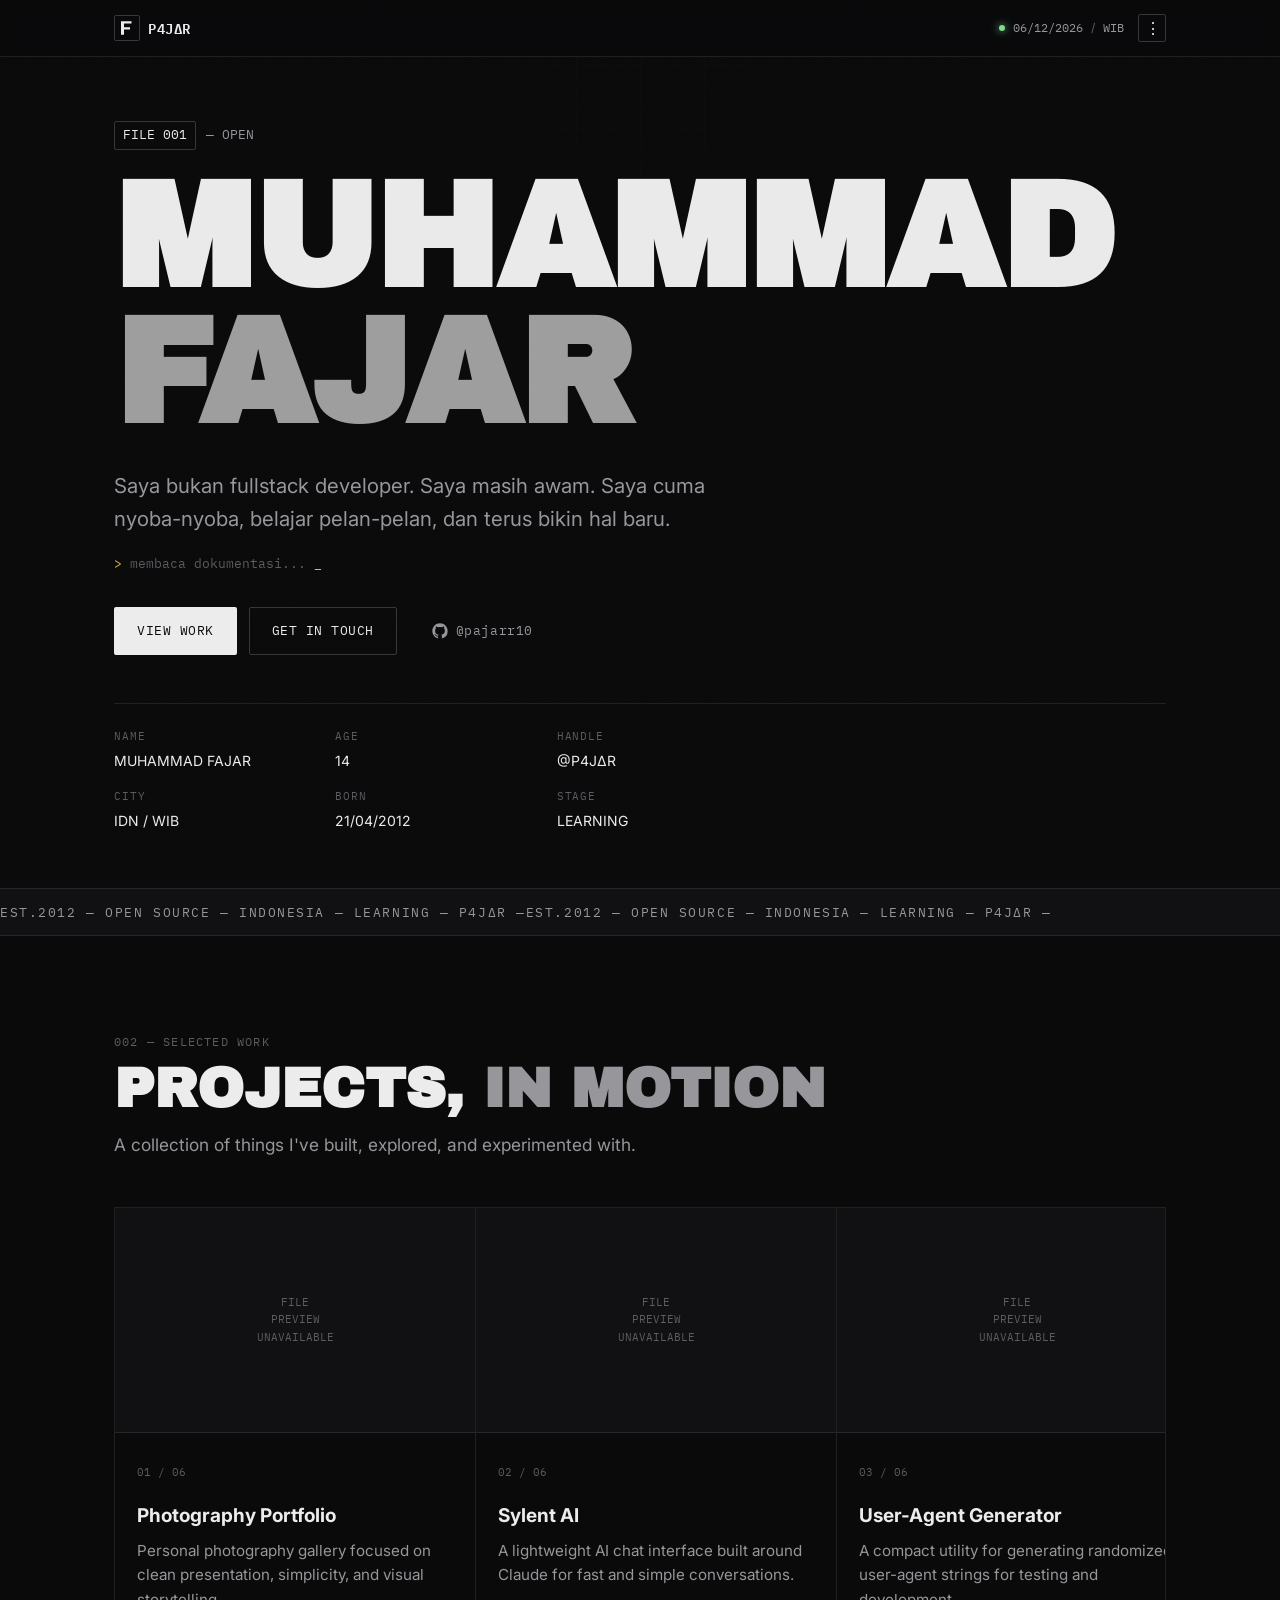
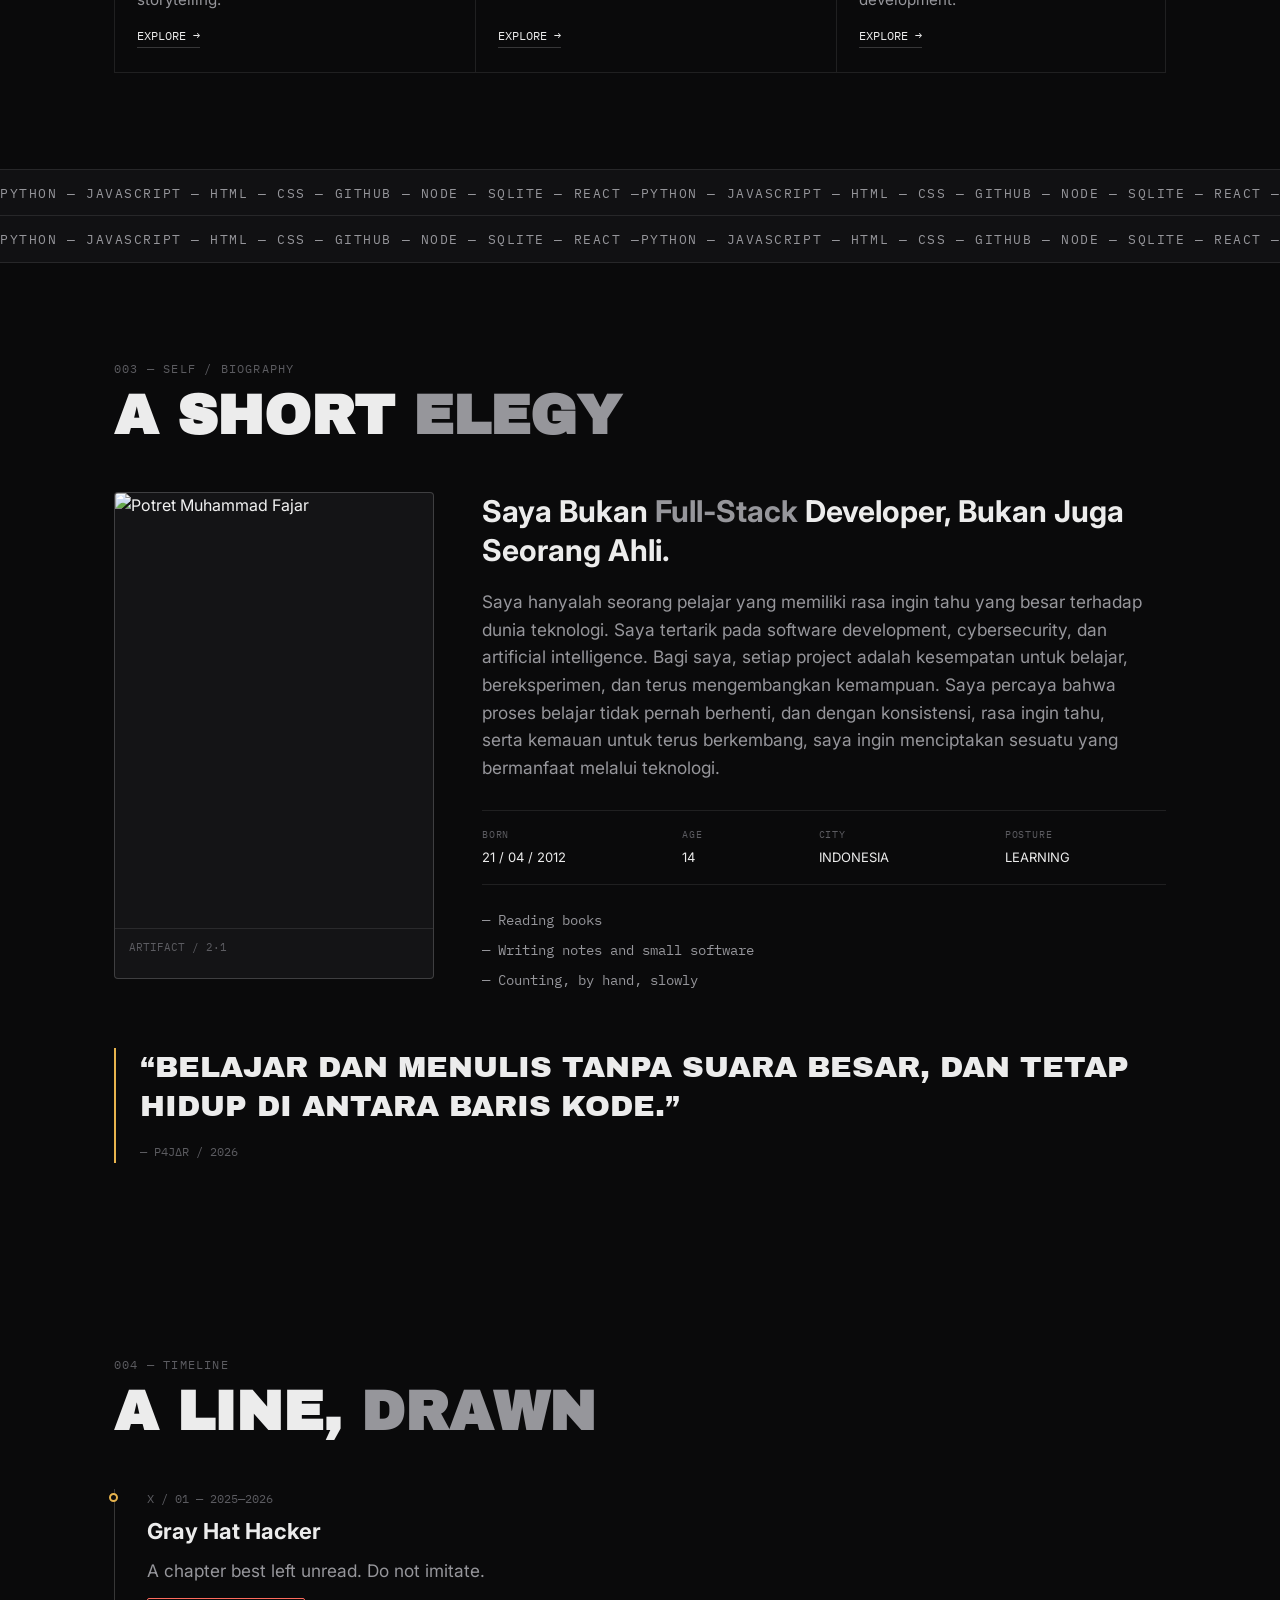
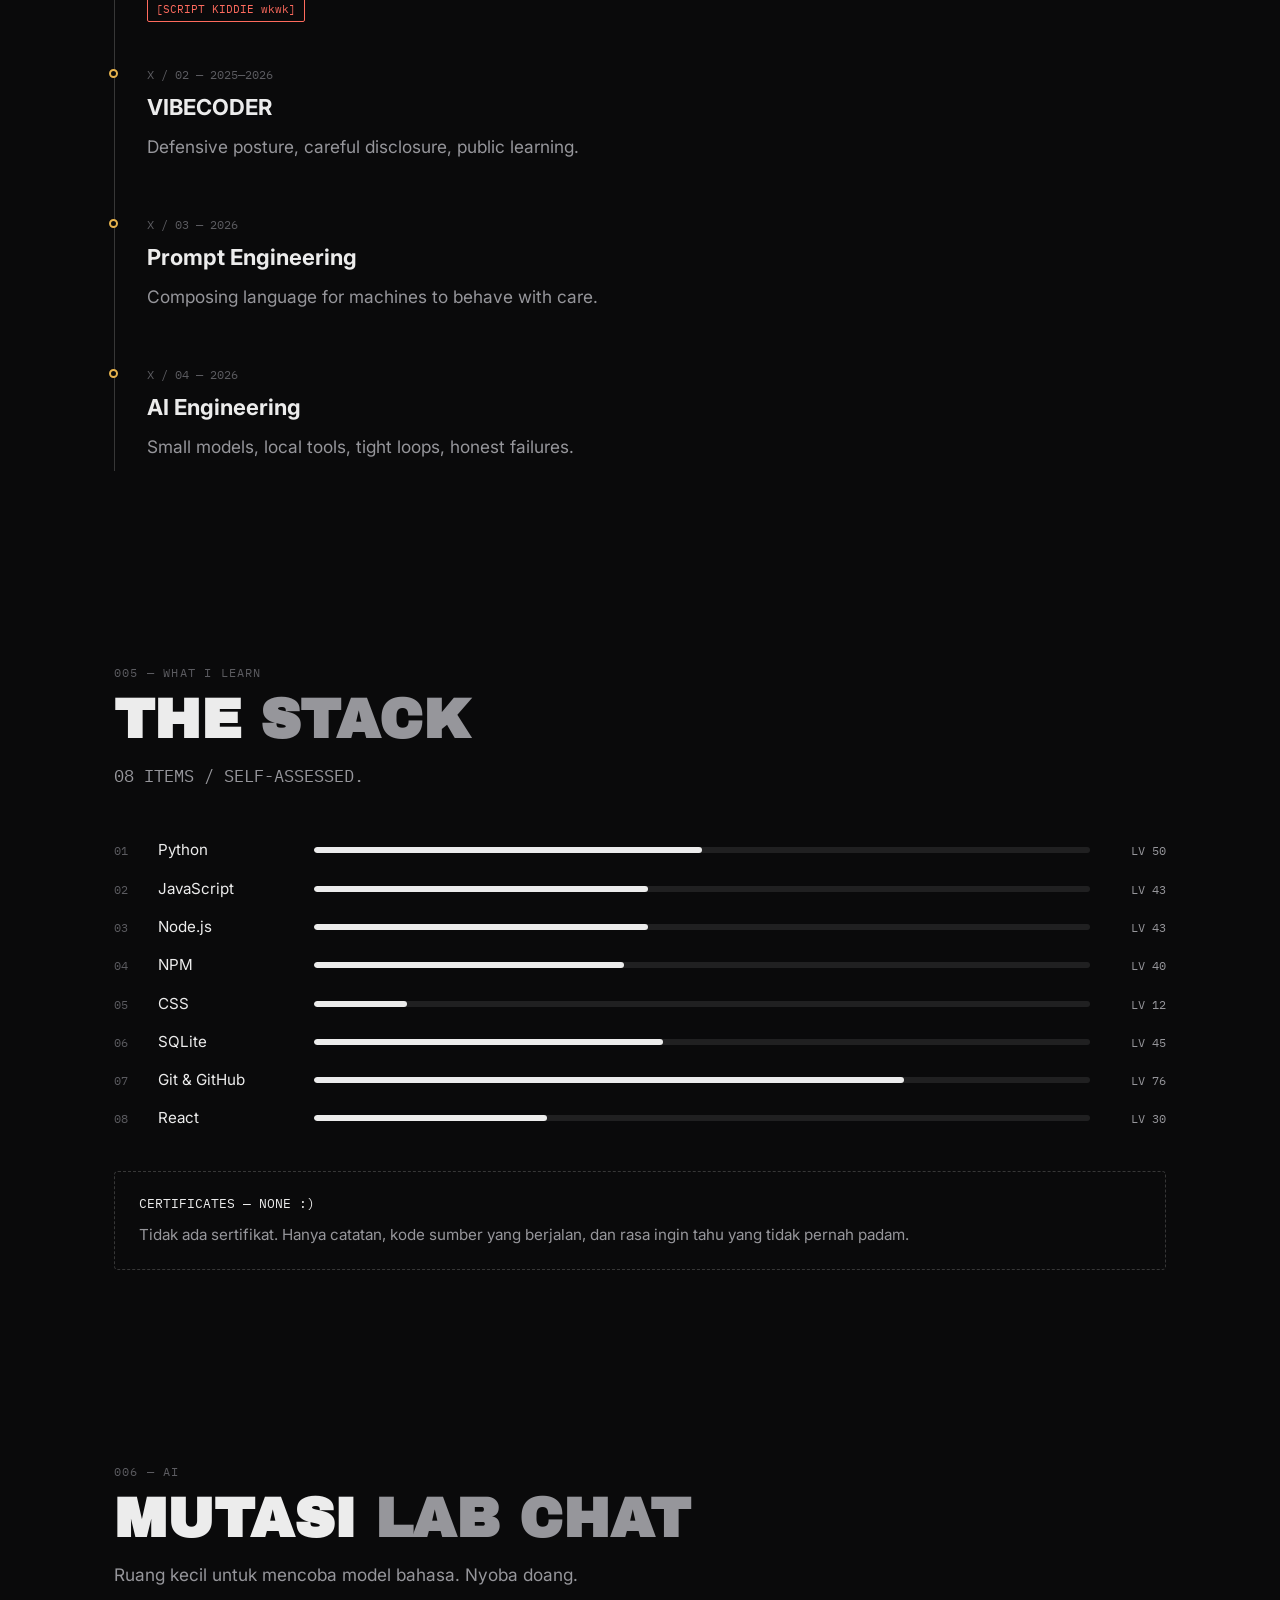
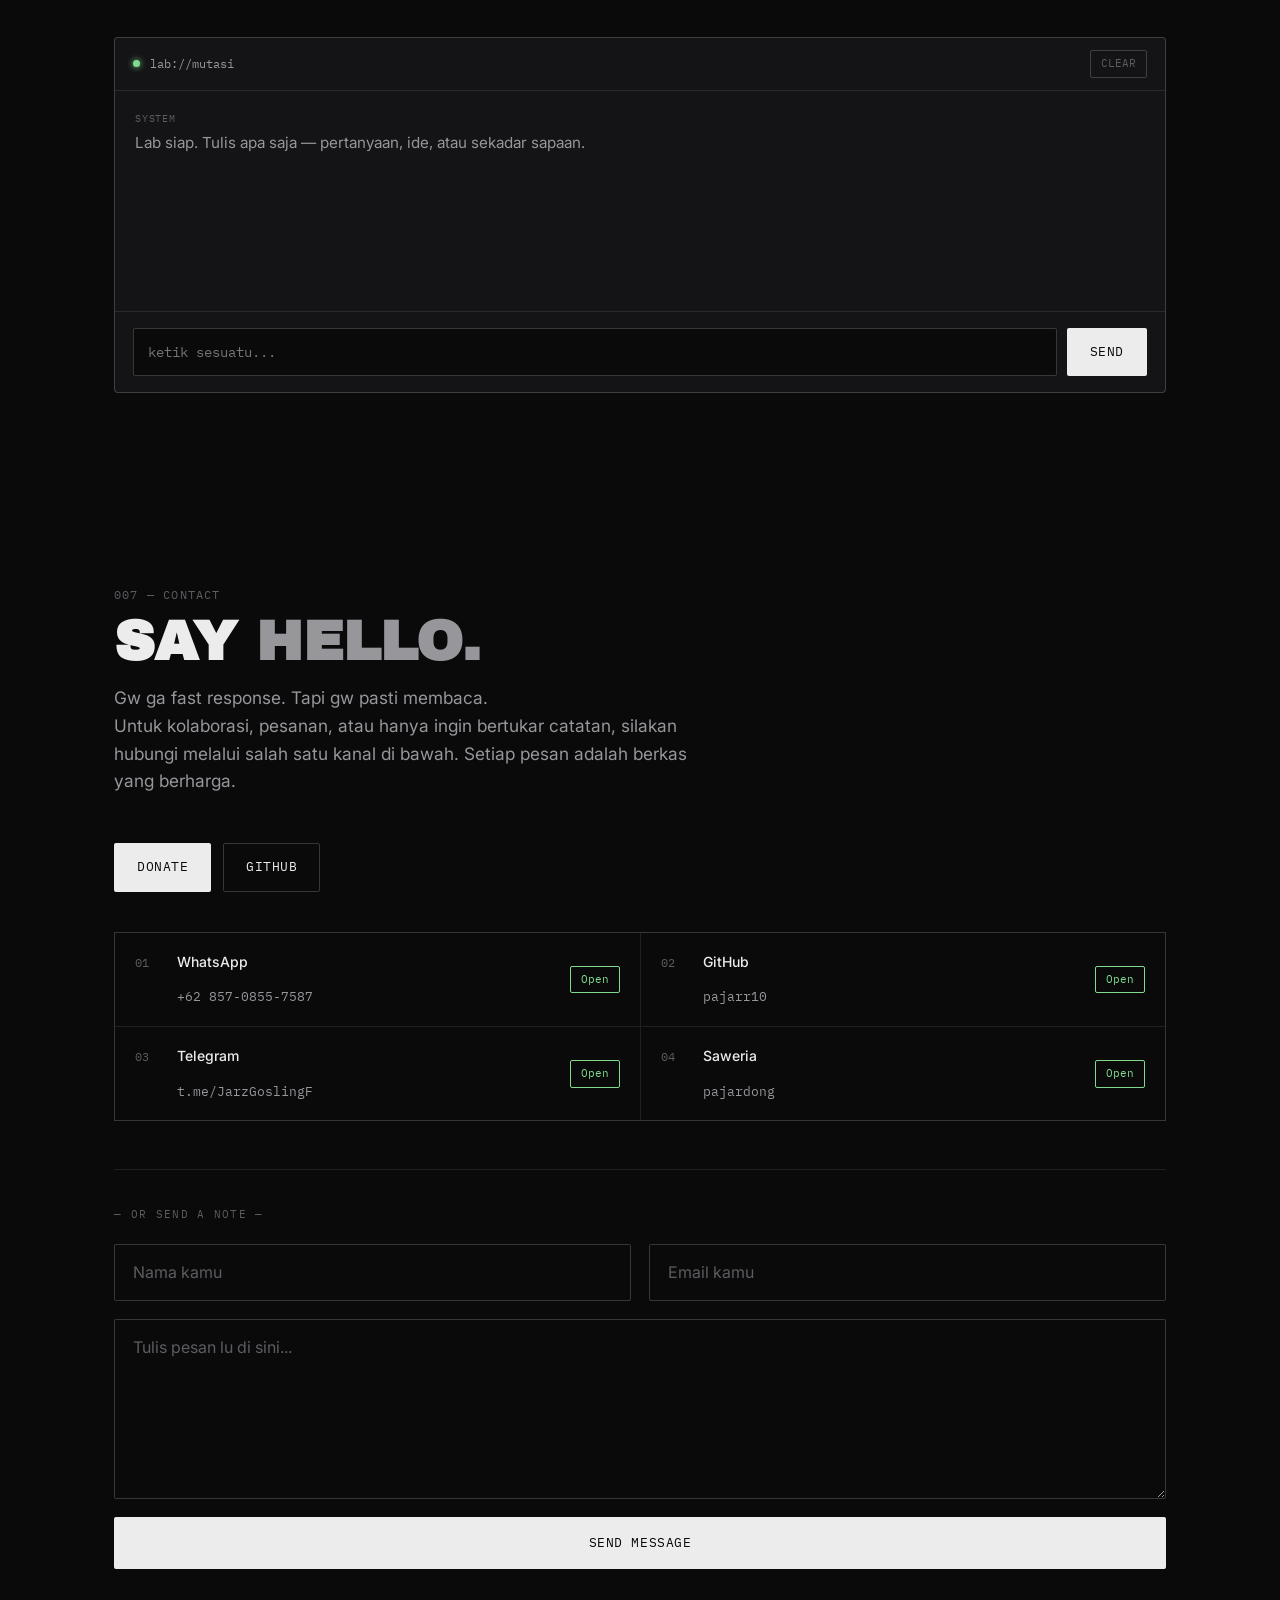
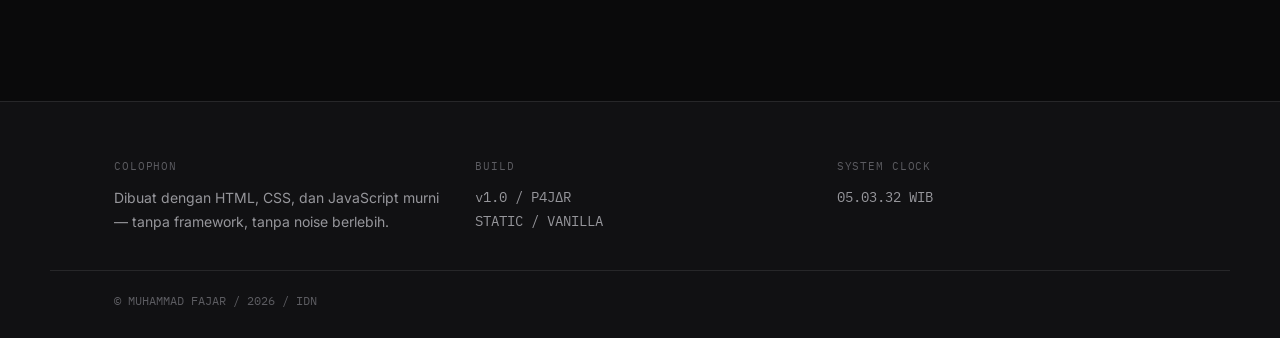
==== index.html @ d7e1e763 "Update index.html" ====
<!DOCTYPE html>
<html lang="id">
<head>
<meta charset="UTF-8">
<meta name="viewport" content="width=device-width, initial-scale=1.0">
<title>P4J∆R — Muhammad Fajar / File Pribadi</title>
<meta name="description" content="Portofolio pribadi Muhammad Fajar (P4J∆R) pelajar yang belajar software development, cybersecurity, dan AI engineering. Arsip proyek, catatan, dan eksperimen.">
<meta name="theme-color" content="#0a0a0b">
<link rel="canonical" href="https://pajar.biz.id/">

<meta property="og:type" content="profile">
<meta property="og:title" content="P4J∆R — Muhammad Fajar">
<meta property="og:description" content="Pelajar. Belajar software development, cybersecurity, dan AI engineering pelan-pelan.">
<meta property="og:url" content="https://pajar.biz.id/">
<meta property="og:locale" content="id_ID">

<meta name="twitter:card" content="summary">
<meta name="twitter:title" content="P4J∆R — Muhammad Fajar">
<meta name="twitter:description" content="Pelajar. Belajar software development, cybersecurity, dan AI engineering pelan-pelan.">

<link rel="icon" href="favicon.svg" type="image/svg+xml">
<link rel="icon" href="favicon.ico" sizes="any">
<link rel="manifest" href="site.webmanifest">

<link rel="preconnect" href="https://fonts.googleapis.com">
<link rel="preconnect" href="https://fonts.gstatic.com" crossorigin>
<link href="https://fonts.googleapis.com/css2?family=Archivo+Black&family=IBM+Plex+Mono:wght@400;500;600&family=Inter:wght@400;500;600;700&display=swap" rel="stylesheet">

<link rel="stylesheet" href="css/base.css">
<link rel="stylesheet" href="css/loader.css">
<link rel="stylesheet" href="css/header.css">
<link rel="stylesheet" href="css/hero.css">
<link rel="stylesheet" href="css/marquee.css">
<link rel="stylesheet" href="css/sections.css">
<link rel="stylesheet" href="css/projects.css">
<link rel="stylesheet" href="css/bio.css">
<link rel="stylesheet" href="css/timeline.css">
<link rel="stylesheet" href="css/stack.css">
<link rel="stylesheet" href="css/lab.css">
<link rel="stylesheet" href="css/contact.css">
<link rel="stylesheet" href="css/footer.css">
<link rel="stylesheet" href="css/animations.css">
<link rel="stylesheet" href="css/responsive.css">
</head>
<body class="is-loading">

<div id="loader" aria-hidden="true">
  <div class="loader-mark mono">F</div>
  <p class="loader-word">P4J∆R</p>
  <p class="loader-status mono" id="loader-status">WAIT GUYSS...</p>
  <div class="loader-bar"></div>
</div>

<div class="noise" aria-hidden="true"></div>
<div class="grid-overlay" aria-hidden="true"></div>

<a class="skip-link" href="#main">Langsung ke isi</a>

<header class="site-header">
  <div class="wrap header-row">
    <a href="#top" class="brand" aria-label="P4J∆R — beranda">
      <span class="brand-mark" aria-hidden="true">
        <svg viewBox="0 0 24 24" width="18" height="18" fill="none" xmlns="http://www.w3.org/2000/svg">
          <path d="M4 3H18V6H8V11H16V14H8V21H4V3Z" fill="currentColor"/>
        </svg>
      </span>
      <span class="brand-name">P4J∆R</span>
    </a>
    <div class="header-meta">
      <span class="dot" aria-hidden="true"></span>
      <time id="header-date" class="mono">--</time>
      <span class="meta-sep">/</span>
      <span class="mono">WIB</span>

      <div class="nav-menu">
        <button type="button" id="nav-toggle" class="nav-toggle" aria-haspopup="true" aria-expanded="false" aria-controls="nav-dropdown" aria-label="Buka menu navigasi">⋮</button>
        <nav id="nav-dropdown" class="nav-dropdown" hidden>
          <a href="#index" data-nav>INDEX</a>
          <a href="#my-work" data-nav>WORK / PROJECT</a>
          <a href="#about-me" data-nav>STORY</a>
          <a href="#my-timeline" data-nav>PATH</a>
          <a href="#stack" data-nav>STACK</a>
          <a href="#my-ai" data-nav>AI</a>
          <a href="#my-contact" data-nav>CONTACT</a>
        </nav>
      </div>
    </div>
  </div>
</header>

<main id="main">

  <!-- HERO -->
  <section class="hero" id="index">
    <div class="wrap">
      <p class="eyebrow mono"><span class="eyebrow-tag">FILE 001</span><span class="eyebrow-status">— OPEN</span></p>

      <h1 class="hero-title">
        <span class="line hero-title-a">MUHAMMAD</span>
        <span class="line hero-title-b">FAJAR</span>
      </h1>

      <p class="hero-lede">
        Saya bukan fullstack developer. Saya masih awam. Saya cuma nyoba-nyoba, belajar pelan-pelan, dan terus bikin hal baru.
      </p>

      <p class="current-line mono" aria-live="polite">
        <span class="current-line-caret" aria-hidden="true">&gt;</span>
        <span id="current-line-text">membaca dokumentasi...</span><span class="caret-blink" aria-hidden="true">_</span>
      </p>

      <div class="hero-actions">
        <a href="#my-work" class="btn btn-solid">VIEW WORK</a>
        <a href="#my-contact" class="btn btn-outline">GET IN TOUCH</a>
        <a href="https://github.com/pajarr10" class="btn btn-ghost" target="_blank" rel="noopener noreferrer">
          <svg width="16" height="16" viewBox="0 0 24 24" fill="currentColor" aria-hidden="true"><path d="M12 .5C5.65.5.5 5.65.5 12c0 5.09 3.29 9.4 7.86 10.93.57.1.79-.25.79-.55v-2.1c-3.2.7-3.87-1.35-3.87-1.35-.53-1.32-1.28-1.67-1.28-1.67-1.04-.71.08-.7.08-.7 1.15.08 1.76 1.18 1.76 1.18 1.02 1.75 2.69 1.25 3.34.95.1-.74.4-1.25.72-1.54-2.55-.29-5.24-1.28-5.24-5.68 0-1.26.45-2.28 1.18-3.08-.12-.29-.51-1.46.11-3.05 0 0 .96-.31 3.15 1.18a10.9 10.9 0 0 1 5.74 0c2.18-1.49 3.14-1.18 3.14-1.18.63 1.59.24 2.76.12 3.05.74.8 1.18 1.82 1.18 3.08 0 4.41-2.7 5.38-5.27 5.67.42.36.78 1.07.78 2.16v3.2c0 .31.21.66.8.55A11.5 11.5 0 0 0 23.5 12C23.5 5.65 18.35.5 12 .5Z"/></svg>
          @pajarr10
        </a>
      </div>

      <div class="hero-grid">
        <dl class="meta-panel" aria-label="Data profil">
          <div class="meta-row"><dt class="mono">NAME</dt><dd>MUHAMMAD FAJAR</dd></div>
          <div class="meta-row"><dt class="mono">AGE</dt><dd>14</dd></div>
          <div class="meta-row"><dt class="mono">HANDLE</dt><dd>@P4J∆R</dd></div>
          <div class="meta-row"><dt class="mono">CITY</dt><dd>IDN / WIB</dd></div>
          <div class="meta-row"><dt class="mono">BORN</dt><dd>21/04/2012</dd></div>
          <div class="meta-row"><dt class="mono">STAGE</dt><dd>LEARNING</dd></div>
        </dl>
      </div>
    </div>
  </section>

  <!-- MARQUEE TOP -->
  <div class="marquee marquee-top" aria-hidden="true">
    <div class="marquee-row">
      <div class="marquee-track">
        <span>EST.2012 — OPEN SOURCE — INDONESIA — LEARNING — P4J∆R — </span>
        <span>EST.2012 — OPEN SOURCE — INDONESIA — LEARNING — P4J∆R — </span>
      </div>
    </div>
  </div>

  <!-- PROJECTS -->
<section class="section" id="my-work">
  <div class="wrap">
    <div class="section-head" data-animate="fade-up">
      <p class="section-tag mono">002 — SELECTED WORK</p>
      <h2 class="section-title">PROJECTS, <span class="dim">IN MOTION</span></h2>
      <p class="section-sub">A collection of things I've built, explored, and experimented with.</p>
    </div>

    <div class="carousel" id="project-carousel">
      <div class="carousel-track" id="project-grid">

        <article class="project-card" style="--tilt: -1deg;">
          <a class="project-thumb" href="https://pixajar.my.id" target="_blank" rel="noopener noreferrer" aria-label="Buka Portofolio Fotografi">
            <img src="https://c.termai.cc/i122/5qj8co.png" alt="Cuplikan Portofolio Fotografi" loading="lazy" onerror="this.closest('.project-thumb').classList.add('thumb-fallback')">
          </a>
          <div class="project-body">
            <p class="project-index mono">01 / 06</p>
            <h3 class="project-name">Photography Portfolio</h3>
            <p class="project-desc">Personal photography gallery focused on clean presentation, simplicity, and visual storytelling.</p>
            <a class="project-open mono" href="https://pixajar.my.id" target="_blank" rel="noopener noreferrer">EXPLORE →</a>
          </div>
        </article>

        <article class="project-card" style="--tilt: 1deg;">
          <a class="project-thumb" href="https://ai.sylent.biz.id" target="_blank" rel="noopener noreferrer" aria-label="Buka AI bertenaga Claude">
            <img src="https://c.termai.cc/i130/3xk2uH0.png" alt="Cuplikan AI bertenaga Claude" loading="lazy" onerror="this.closest('.project-thumb').classList.add('thumb-fallback')">
          </a>
          <div class="project-body">
            <p class="project-index mono">02 / 06</p>
            <h3 class="project-name">Sylent AI</h3>
            <p class="project-desc">A lightweight AI chat interface built around Claude for fast and simple conversations.</p>
            <a class="project-open mono" href="https://ai.sylent.biz.id" target="_blank" rel="noopener noreferrer">EXPLORE →</a>
          </div>
        </article>

        <article class="project-card" style="--tilt: -0.6deg;">
          <a class="project-thumb" href="https://useragenttt.vercel.app" target="_blank" rel="noopener noreferrer" aria-label="Buka Generate Useragent">
            <img src="https://c.termai.cc/i107/GjoO.png" alt="Cuplikan Generate Useragent" loading="lazy" onerror="this.closest('.project-thumb').classList.add('thumb-fallback')">
          </a>
          <div class="project-body">
            <p class="project-index mono">03 / 06</p>
            <h3 class="project-name">User-Agent Generator</h3>
            <p class="project-desc">A compact utility for generating randomized user-agent strings for testing and development.</p>
            <a class="project-open mono" href="https://useragenttt.vercel.app" target="_blank" rel="noopener noreferrer">EXPLORE →</a>
          </div>
        </article>

        <article class="project-card" style="--tilt: 0.8deg;">
          <a class="project-thumb" href="https://github.com/pajarr10/DoSJar" target="_blank" rel="noopener noreferrer" aria-label="Buka repositori DoS Tools Education">
            <img src="https://c.termai.cc/i107/GjoO.png" alt="Cuplikan repositori DoS Tools" loading="lazy" onerror="this.closest('.project-thumb').classList.add('thumb-fallback')">
          </a>
          <div class="project-body">
            <p class="project-index mono">04 / 06</p>
            <h3 class="project-name">DoSJar — Network Lab</h3>
            <p class="project-desc">An educational repository for exploring network stress-testing concepts in controlled environments.</p>
            <a class="project-open mono" href="https://github.com/pajarr10/DoSJar" target="_blank" rel="noopener noreferrer">VIEW REPO →</a>
          </div>
        </article>

        <article class="project-card" style="--tilt: -1.2deg;">
          <a class="project-thumb" href="https://pajarngodink.my.id" target="_blank" rel="noopener noreferrer" aria-label="Buka AI bertenaga DeepSeek">
            <img src="https://c.termai.cc/i148/K7vk5T.png" alt="Cuplikan AI bertenaga DeepSeek" loading="lazy" onerror="this.closest('.project-thumb').classList.add('thumb-fallback')">
          </a>
          <div class="project-body">
            <p class="project-index mono">05 / 06</p>
            <h3 class="project-name">DeepSeek Playground</h3>
            <p class="project-desc">An experimental AI interface built to explore conversational workflows with DeepSeek models.</p>
            <a class="project-open mono" href="https://pajarngodink.my.id" target="_blank" rel="noopener noreferrer">EXPLORE →</a>
          </div>
        </article>

        <article class="project-card" style="--tilt: 0.5deg;">
          <a class="project-thumb" href="https://cookora.web.id" target="_blank" rel="noopener noreferrer" aria-label="Buka Search">
            <img src="https://c.termai.cc/i140/6dRX.png" alt="Cuplikan aplikasi Search" loading="lazy" onerror="this.closest('.project-thumb').classList.add('thumb-fallback')">
          </a>
          <div class="project-body">
            <p class="project-index mono">06 / 06</p>
            <h3 class="project-name">Cookora Search</h3>
            <p class="project-desc">A lightweight search experiment built to explore indexing, retrieval, and search-focused interfaces.</p>
            <a class="project-open mono" href="https://cookora.web.id" target="_blank" rel="noopener noreferrer">EXPLORE →</a>
          </div>
        </article>

      </div>
    </div>
  </div>
</section>

  <!-- MARQUEE BOTTOM (double, opposite directions) -->
  <div class="marquee marquee-bottom" aria-hidden="true">
    <div class="marquee-row">
      <div class="marquee-track">
        <span>PYTHON — JAVASCRIPT — HTML — CSS — GITHUB — NODE — SQLITE — REACT — </span>
        <span>PYTHON — JAVASCRIPT — HTML — CSS — GITHUB — NODE — SQLITE — REACT — </span>
      </div>
    </div>
    <div class="marquee-row">
      <div class="marquee-track marquee-reverse">
        <span>PYTHON — JAVASCRIPT — HTML — CSS — GITHUB — NODE — SQLITE — REACT — </span>
        <span>PYTHON — JAVASCRIPT — HTML — CSS — GITHUB — NODE — SQLITE — REACT — </span>
      </div>
    </div>
  </div>

  <!-- BIOGRAPHY -->
  <section class="section" id="about-me">
    <div class="wrap">
      <div class="section-head" data-animate="fade-up">
        <p class="section-tag mono">003 — SELF / BIOGRAPHY</p>
        <h2 class="section-title">A SHORT <span class="dim">ELEGY</span></h2>
      </div>

      <div class="bio-layout">
        <div class="bio-card" id="bio-card" data-animate="scale">
          <div class="bio-card-inner">
            <img class="bio-photo" src="https://c.termai.cc/i110/5giaR.jpg" alt="Potret Muhammad Fajar" loading="lazy">
            <p class="bio-card-tag mono">ARTIFACT / 2·1</p>
          </div>
        </div>

        <div class="bio-content" data-animate="slide-left">
          <h3 class="bio-title">Saya Bukan <span class="dim">Full-Stack</span> Developer, Bukan Juga Seorang Ahli.</h3>
          <p class="bio-text">Saya hanyalah seorang pelajar yang memiliki rasa ingin tahu yang besar terhadap dunia teknologi. Saya tertarik pada software development, cybersecurity, dan artificial intelligence. Bagi saya, setiap project adalah kesempatan untuk belajar, bereksperimen, dan terus mengembangkan kemampuan. Saya percaya bahwa proses belajar tidak pernah berhenti, dan dengan konsistensi, rasa ingin tahu, serta kemauan untuk terus berkembang, saya ingin menciptakan sesuatu yang bermanfaat melalui teknologi.</p>

          <dl class="bio-meta">
            <div><dt class="mono">BORN</dt><dd>21 / 04 / 2012</dd></div>
            <div><dt class="mono">AGE</dt><dd>14</dd></div>
            <div><dt class="mono">CITY</dt><dd>INDONESIA</dd></div>
            <div><dt class="mono">POSTURE</dt><dd>LEARNING</dd></div>
          </dl>

          <ul class="bio-habits mono">
            <li>— Reading books</li>
            <li>— Writing notes and small software</li>
            <li>— Counting, by hand, slowly</li>
          </ul>
        </div>
      </div>

      <blockquote class="pull-quote">
        <p>“Belajar dan menulis tanpa suara besar, dan tetap hidup di antara baris kode.”</p>
        <cite class="mono">— P4J∆R / 2026</cite>
      </blockquote>
    </div>
  </section>

  <!-- TIMELINE -->
  <section class="section" id="my-timeline">
    <div class="wrap">
      <div class="section-head" data-animate="fade-up">
        <p class="section-tag mono">004 — TIMELINE</p>
        <h2 class="section-title">A LINE, <span class="dim">DRAWN</span></h2>
      </div>

      <ol class="timeline">
        <li class="timeline-item reveal">
          <div class="timeline-marker" aria-hidden="true"></div>
          <p class="timeline-index mono">X / 01 — 2025—2026</p>
          <h3 class="timeline-name">Gray Hat Hacker</h3>
          <p class="timeline-note">A chapter best left unread. Do not imitate.</p>
          <span class="timeline-label mono">[SCRIPT KIDDIE wkwk]</span>
        </li>
        <li class="timeline-item reveal">
          <div class="timeline-marker" aria-hidden="true"></div>
          <p class="timeline-index mono">X / 02 — 2025—2026</p>
          <h3 class="timeline-name">VIBECODER</h3>
          <p class="timeline-note">Defensive posture, careful disclosure, public learning.</p>
        </li>
        <li class="timeline-item reveal">
          <div class="timeline-marker" aria-hidden="true"></div>
          <p class="timeline-index mono">X / 03 — 2026</p>
          <h3 class="timeline-name">Prompt Engineering</h3>
          <p class="timeline-note">Composing language for machines to behave with care.</p>
        </li>
        <li class="timeline-item reveal">
          <div class="timeline-marker" aria-hidden="true"></div>
          <p class="timeline-index mono">X / 04 — 2026</p>
          <h3 class="timeline-name">AI Engineering</h3>
          <p class="timeline-note">Small models, local tools, tight loops, honest failures.</p>
        </li>
      </ol>
    </div>
  </section>

  <!-- STACK -->
  <section class="section" id="stack">
    <div class="wrap">
      <div class="section-head" data-animate="fade-up">
        <p class="section-tag mono">005 — WHAT I LEARN</p>
        <h2 class="section-title">THE <span class="dim">STACK</span></h2>
        <p class="section-sub mono">08 ITEMS / SELF-ASSESSED.</p>
      </div>

      <ul class="skill-list">
        <li class="skill-row reveal"><span class="skill-index mono">01</span><span class="skill-name">Python</span><span class="skill-meter" style="--v:50%"></span><span class="skill-val mono">LV 50</span></li>
        <li class="skill-row reveal"><span class="skill-index mono">02</span><span class="skill-name">JavaScript</span><span class="skill-meter" style="--v:43%"></span><span class="skill-val mono">LV 43</span></li>
        <li class="skill-row reveal"><span class="skill-index mono">03</span><span class="skill-name">Node.js</span><span class="skill-meter" style="--v:43%"></span><span class="skill-val mono">LV 43</span></li>
        <li class="skill-row reveal"><span class="skill-index mono">04</span><span class="skill-name">NPM</span><span class="skill-meter" style="--v:40%"></span><span class="skill-val mono">LV 40</span></li>
        <li class="skill-row reveal"><span class="skill-index mono">05</span><span class="skill-name">CSS</span><span class="skill-meter" style="--v:12%"></span><span class="skill-val mono">LV 12</span></li>
        <li class="skill-row reveal"><span class="skill-index mono">06</span><span class="skill-name">SQLite</span><span class="skill-meter" style="--v:45%"></span><span class="skill-val mono">LV 45</span></li>
        <li class="skill-row reveal"><span class="skill-index mono">07</span><span class="skill-name">Git &amp; GitHub</span><span class="skill-meter" style="--v:76%"></span><span class="skill-val mono">LV 76</span></li>
        <li class="skill-row reveal"><span class="skill-index mono">08</span><span class="skill-name">React</span><span class="skill-meter" style="--v:30%"></span><span class="skill-val mono">LV 30</span></li>
      </ul>

      <div class="cert-note">
        <p class="cert-title mono">CERTIFICATES — NONE :)</p>
        <p class="cert-text">Tidak ada sertifikat. Hanya catatan, kode sumber yang berjalan, dan rasa ingin tahu yang tidak pernah padam.</p>
      </div>
    </div>
  </section>

  <!-- AI LAB -->
  <section class="section" id="my-ai">
    <div class="wrap">
      <div class="section-head" data-animate="fade-up">
        <p class="section-tag mono">006 — AI</p>
        <h2 class="section-title">MUTASI <span class="dim">LAB CHAT</span></h2>
        <p class="section-sub">Ruang kecil untuk mencoba model bahasa. Nyoba doang.</p>
      </div>

      <div class="lab-panel" data-animate="blur">
        <div class="lab-panel-head">
          <span class="lab-dot" aria-hidden="true"></span>
          <span class="mono">lab://mutasi</span>
          <button type="button" id="chat-clear" class="lab-clear mono">CLEAR</button>
        </div>

        <div id="chat-log" class="lab-log" role="log" aria-live="polite">
          <div class="chat-msg chat-sys">
            <p class="mono chat-role">SYSTEM</p>
            <p class="chat-text">Lab siap. Tulis apa saja — pertanyaan, ide, atau sekadar sapaan.</p>
          </div>
        </div>

        <form id="chat-form" class="lab-input-row">
          <label for="chat-input" class="sr-only">Tulis pesan</label>
          <input id="chat-input" class="mono" type="text" placeholder="ketik sesuatu..." autocomplete="off" required>
          <button type="submit" class="btn btn-solid" id="chat-send">SEND</button>
        </form>
      </div>
    </div>
  </section>

  <!-- CONTACT -->
  <section class="section" id="my-contact">
    <div class="wrap">
      <div class="section-head" data-animate="fade-up">
        <p class="section-tag mono">007 — CONTACT</p>
        <h2 class="section-title">SAY <span class="dim">HELLO.</span></h2>
        <p class="section-sub">Gw ga fast response. Tapi gw pasti membaca.<br>Untuk kolaborasi, pesanan, atau hanya ingin bertukar catatan, silakan hubungi melalui salah satu kanal di bawah. Setiap pesan adalah berkas yang berharga.</p>
      </div>

      <div class="contact-actions">
        <a class="btn btn-solid" href="https://saweria.co/pajardong" target="_blank" rel="noopener noreferrer">DONATE</a>
        <a class="btn btn-outline" href="https://github.com/pajarr10" target="_blank" rel="noopener noreferrer">GITHUB</a>
      </div>

      <ul class="contact-list" data-animate="fade-up">
        <li class="contact-row">
          <span class="contact-index mono">01</span>
          <span class="contact-name">WhatsApp</span>
          <a class="contact-link mono" href="https://wa.me/6285708557587" target="_blank" rel="noopener noreferrer">+62 857-0855-7587</a>
          <span class="contact-open mono">Open</span>
        </li>
        <li class="contact-row">
          <span class="contact-index mono">02</span>
          <span class="contact-name">GitHub</span>
          <a class="contact-link mono" href="https://github.com/pajarr10" target="_blank" rel="noopener noreferrer">pajarr10</a>
          <span class="contact-open mono">Open</span>
        </li>
        <li class="contact-row">
          <span class="contact-index mono">03</span>
          <span class="contact-name">Telegram</span>
          <a class="contact-link mono" href="https://t.me/JarzGoslingF" target="_blank" rel="noopener noreferrer">t.me/JarzGoslingF</a>
          <span class="contact-open mono">Open</span>
        </li>
        <li class="contact-row">
          <span class="contact-index mono">04</span>
          <span class="contact-name">Saweria</span>
          <a class="contact-link mono" href="https://saweria.co/pajardong" target="_blank" rel="noopener noreferrer">pajardong</a>
          <span class="contact-open mono">Open</span>
        </li>
      </ul>
      <div class="contact-form-wrap" data-animate="fade-up">
  <p class="contact-form-tag mono">— OR SEND A NOTE —</p>
  <form id="contact-form" class="contact-form" novalidate>
   <input name="website" style="display:none" autocomplete="off">
    <label for="contact-name" class="sr-only">Nama</label>
    <input id="contact-name" name="name" class="contact-form-input" type="text" placeholder="Nama kamu" autocomplete="name" required maxlength="80">

    <label for="contact-email" class="sr-only">Email</label>
    <input id="contact-email" name="email" class="contact-form-input" type="email" placeholder="Email kamu" autocomplete="email" required maxlength="120">

    <label for="contact-message" class="sr-only">Pesan</label>
    <textarea id="contact-message" name="message" class="contact-form-input contact-form-textarea" placeholder="Tulis pesan lu di sini..." required maxlength="1000" rows="4"></textarea>

    <button type="submit" class="btn btn-solid contact-form-submit" id="contact-form-submit">
      <span class="contact-form-submit-label">SEND MESSAGE</span>
    </button>

    <p id="contact-form-status" class="contact-form-status mono" role="status" aria-live="polite"></p>
  </form>
</div>
    </div>
  </section>

</main>

<footer class="site-footer">
  <div class="wrap footer-grid">
    <div class="footer-col">
      <p class="mono footer-label">COLOPHON</p>
      <p class="footer-text">Dibuat dengan HTML, CSS, dan JavaScript murni — tanpa framework, tanpa noise berlebih.</p>
    </div>
    <div class="footer-col">
      <p class="mono footer-label">BUILD</p>
      <p class="footer-text mono">v1.0 / P4J∆R<br>STATIC / VANILLA</p>
    </div>
    <div class="footer-col">
      <p class="mono footer-label">SYSTEM CLOCK</p>
      <p class="footer-text mono" id="footer-clock">--:--:--</p>
    </div>
  </div>
  <div class="wrap footer-bottom">
    <p class="mono">© MUHAMMAD FAJAR / 2026 / IDN</p>
  </div>
</footer>

<script type="module" src="js/main.js"></script>
</body>
</html>
---- css/base.css ----
/* =========================================================
   P4J∆R — PORTFOLIO STYLESHEET
   Dark / editorial / archive aesthetic. Vanilla CSS.
   ========================================================= */

:root{
  --bg:#0a0a0b;
  --bg-raised:#111113;
  --panel:#141416;
  --line:rgba(236,236,236,.10);
  --line-strong:rgba(236,236,236,.20);
  --text:#ECECEC;
  --text-soft:#EAEAEA;
  --text-mid:#9E9E9E;
  --text-dim:#96969b;
  --text-faint:#5c5c61;
  --accent:#e7b34d;
  --stack-bar:#ECECEC;
  --signal:#7fdc8f;
  --danger:#ff6b5e;

  --radius-sm:2px;
  --radius-md:4px;

  --mono:'IBM Plex Mono', ui-monospace, SFMono-Regular, Menlo, monospace;
  --display:'Archivo Black', 'Arial Black', sans-serif;
  --body:'Inter', -apple-system, BlinkMacSystemFont, sans-serif;

  --dur-fast:.3s;
  --dur:.3s;
  --dur-slow:.6s;
  --ease:cubic-bezier(.22,.68,0,1);

  --wrap:1180px;
  --gutter:clamp(20px, 5vw, 64px);
}

*,*::before,*::after{box-sizing:border-box;}
html{scroll-behavior:smooth;}
@media (prefers-reduced-motion: reduce){
  html{scroll-behavior:auto;}
  *,*::before,*::after{animation-duration:.001ms !important; animation-iteration-count:1 !important; transition-duration:.001ms !important;}
}

body{
  margin:0;
  background:var(--bg);
  color:var(--text);
  font-family:var(--body);
  font-size:16px;
  line-height:1.6;
  -webkit-font-smoothing:antialiased;
  overflow-x:hidden;
}

img{max-width:100%; display:block;}
a{color:inherit; text-decoration:none;}
ul,ol{list-style:none; margin:0; padding:0;}
dl,dt,dd{margin:0;}
button{font:inherit; color:inherit; background:none; border:none; cursor:pointer;}
input{font:inherit; color:inherit;}

.mono{font-family:var(--mono);}
.dim{color:var(--text-dim);}
.sr-only{position:absolute; width:1px; height:1px; padding:0; margin:-1px; overflow:hidden; clip:rect(0,0,0,0); border:0;}

.skip-link{
  position:absolute; left:-999px; top:0; z-index:200;
  background:var(--accent); color:#0a0a0b; padding:10px 16px; font-family:var(--mono);
}
.skip-link:focus{left:12px; top:12px;}

::selection{background:var(--accent); color:#0a0a0b;}

/* scrollbar */
::-webkit-scrollbar{width:10px; height:10px;}
::-webkit-scrollbar-track{background:var(--bg);}
::-webkit-scrollbar-thumb{background:var(--line-strong); border-radius:8px;}
::-webkit-scrollbar-thumb:hover{background:var(--text-faint);}

:focus-visible{outline:2px solid var(--accent); outline-offset:3px;}

.wrap{
  max-width:var(--wrap);
  margin-inline:auto;
  padding-inline:var(--gutter);
}

/* background texture */
.noise{
  position:fixed; inset:0; z-index:0; pointer-events:none; opacity:.035; mix-blend-mode:overlay;
  background-image:url("data:image/svg+xml,%3Csvg xmlns='http://www.w3.org/2000/svg' width='120' height='120'%3E%3Cfilter id='n'%3E%3CfeTurbulence type='fractalNoise' baseFrequency='0.9' numOctaves='2' stitchTiles='stitch'/%3E%3C/filter%3E%3Crect width='100%25' height='100%25' filter='url(%23n)'/%3E%3C/svg%3E");
}
.grid-overlay{
  position:fixed; inset:0; z-index:0; pointer-events:none; opacity:.5;
  background-image:linear-gradient(var(--line) 1px, transparent 1px), linear-gradient(90deg, var(--line) 1px, transparent 1px);
  background-size:64px 64px;
  mask-image:radial-gradient(ellipse at 50% 0%, black, transparent 75%);
  opacity:.15;
}

main, header, footer{position:relative; z-index:1;}
---- css/loader.css ----
/* ---------- LOADING SCREEN ---------- */
#loader{
  position:fixed; inset:0; z-index:9999;
  background:var(--bg);
  display:flex; flex-direction:column; align-items:center; justify-content:center; gap:18px;
  transition:opacity .5s ease, visibility .5s ease;
}
#loader.loader-hidden{
  opacity:0; visibility:hidden; pointer-events:none;
}
.loader-mark{
  width:44px; height:44px; display:grid; place-items:center;
  border:1px solid var(--line-strong); border-radius:var(--radius-sm);
  font-family:var(--display); font-size:22px; color:var(--text-soft);
}
.loader-word{
  font-family:var(--mono); font-size:14px; letter-spacing:.18em; color:var(--text);
}
.loader-status{
  font-family:var(--mono); font-size:11px; letter-spacing:.1em; color:var(--text-faint);
}
.loader-bar{
  width:140px; height:2px; background:var(--line); border-radius:2px; overflow:hidden;
}
.loader-bar::after{
  content:""; display:block; height:100%; width:40%; background:var(--text-soft);
  animation:loaderSweep 1s ease-in-out infinite;
}
@keyframes loaderSweep{
  0%{transform:translateX(-100%);}
  100%{transform:translateX(350%);}
}
body.is-loading{overflow:hidden;}

@media (prefers-reduced-motion: reduce){
  .loader-bar::after{animation:none; width:100%;}
}
---- css/header.css ----
/* ---------- HEADER ---------- */
.site-header{
  position:sticky; top:0; z-index:50;
  backdrop-filter:blur(10px);
  background:rgba(10,10,11,.75);
  border-bottom:1px solid var(--line);
}
.header-row{
  display:flex; align-items:center; justify-content:space-between;
  height:56px;
}
.brand{display:flex; align-items:center; gap:8px;}
.brand-mark{
  width:26px; height:26px; display:grid; place-items:center;
  border:1px solid var(--line-strong); border-radius:var(--radius-sm);
  color:var(--text);
}
.brand-name{font-family:var(--mono); font-weight:600; letter-spacing:.04em; font-size:14px;}
.header-meta{
  display:flex; align-items:center; gap:8px;
  font-size:12px; color:var(--text-dim);
}
.header-meta .dot{
  width:6px; height:6px; border-radius:50%; background:var(--signal);
  box-shadow:0 0 8px var(--signal);
}
.meta-sep{color:var(--text-faint);}

/* ---------- NAV DROPDOWN ---------- */
.nav-menu{position:relative; margin-left:6px;}
.nav-toggle{
  width:28px; height:28px; display:grid; place-items:center;
  border:1px solid var(--line-strong); border-radius:var(--radius-sm);
  color:var(--text); font-size:16px; line-height:1;
  transition:border-color .3s var(--ease), background .3s var(--ease);
}
.nav-toggle:hover, .nav-toggle[aria-expanded="true"]{background:var(--bg-raised); border-color:var(--text-dim);}
.nav-dropdown{
  position:absolute; top:calc(100% + 10px); right:0; z-index:60;
  min-width:200px; padding:8px;
  background:rgba(17,17,19,.85); backdrop-filter:blur(14px);
  border:1px solid var(--line-strong); border-radius:var(--radius-md);
  display:flex; flex-direction:column; gap:2px;
  opacity:0; transform:translateY(-6px);
  transition:opacity .3s var(--ease), transform .3s var(--ease);
}
.nav-dropdown.open{opacity:1; transform:translateY(0);}
.nav-dropdown[hidden]{display:none;}
.nav-dropdown a{
  font-family:var(--mono); font-size:12.5px; letter-spacing:.04em; color:var(--text-dim);
  padding:9px 12px; border-radius:var(--radius-sm);
  transition:background .3s var(--ease), color .3s var(--ease);
}
.nav-dropdown a:hover, .nav-dropdown a:focus-visible{background:var(--panel); color:var(--text-soft);}
---- css/hero.css ----
/* ---------- HERO ---------- */
.hero{padding:64px 0 56px;}
.eyebrow{
  display:flex; gap:10px; align-items:center; font-size:13px;
  color:var(--text-dim); margin:0 0 20px;
}
.eyebrow-tag{
  border:1px solid var(--line-strong); padding:3px 8px; border-radius:var(--radius-sm);
  color:var(--text);
}
.hero-title{
  font-family:var(--display);
  font-size:clamp(56px, 13vw, 148px);
  line-height:.92;
  letter-spacing:-.01em;
  margin:0 0 28px;
  text-transform:uppercase;
}
.hero-title .line{display:block;}
.hero-title-a{color:var(--text-soft);}
.hero-title-b{color:var(--text-mid);}
.hero-lede{
  max-width:640px; font-size:clamp(17px,2.6vw,20.5px); color:var(--text-dim);
  margin:0 0 18px;
}
.current-line{
  font-size:13px; color:var(--text-faint); margin:0 0 32px;
  display:flex; gap:8px; align-items:baseline; min-height:20px;
}
.current-line-caret{color:var(--accent);}
.caret-blink{animation:blink 1s step-end infinite; color:var(--accent);}
@keyframes blink{50%{opacity:0;}}

.hero-actions{display:flex; flex-wrap:wrap; gap:12px; margin-bottom:48px;}
.btn{
  display:inline-flex; align-items:center; gap:8px;
  padding:13px 22px; font-family:var(--mono); font-size:13px; letter-spacing:.04em;
  border-radius:var(--radius-sm); border:1px solid var(--line-strong);
  transition:transform var(--dur-fast) var(--ease), background var(--dur-fast), border-color var(--dur-fast), color var(--dur-fast);
}
.btn:hover, .btn:focus-visible{transform:translateY(-2px);}
.btn-solid{background:var(--text); color:var(--bg);}
.btn-solid:hover{background:var(--accent); border-color:var(--accent);}
.btn-outline{background:transparent; color:var(--text);}
.btn-outline:hover{border-color:var(--text); background:var(--bg-raised);}
.btn-ghost{background:transparent; color:var(--text-dim); border-color:transparent;}
.btn-ghost:hover{color:var(--text); border-color:var(--line-strong);}

.hero-grid{border-top:1px solid var(--line); padding-top:24px;}
.meta-panel{
  display:grid; grid-template-columns:repeat(3,1fr); gap:16px 24px;
  max-width:640px;
}
.meta-row{display:flex; flex-direction:column; gap:4px;}
.meta-row dt{font-size:11px; letter-spacing:.08em; color:var(--text-faint);}
.meta-row dd{font-size:14px; margin:0;}
---- css/marquee.css ----
/* ---------- MARQUEE ---------- */
.marquee{
  overflow:hidden; border-block:1px solid var(--line);
  background:var(--bg-raised);
}
.marquee-row{ padding:10px 0; }
.marquee-row + .marquee-row{ border-top:1px solid var(--line); }

.marquee-track{
  display:inline-flex; white-space:nowrap;
  font-family:var(--mono); font-size:13px; letter-spacing:.12em; color:var(--text-dim);
  animation:scrollLeft 30s linear infinite;
  transform:translateZ(0); /* force GPU compositing, keeps 60fps */
  backface-visibility:hidden;
}
.marquee-track.marquee-reverse{ animation-name:scrollRight; }

@keyframes scrollLeft{ from{ transform:translateX(0); } to{ transform:translateX(-50%); } }
@keyframes scrollRight{ from{ transform:translateX(-50%); } to{ transform:translateX(0); } }

@media (prefers-reduced-motion: reduce){
  .marquee-track{ animation:none; }
}
---- css/sections.css ----
/* ---------- SECTION SHARED ---------- */
.section{padding:96px 0;}
.section-head{margin-bottom:48px; max-width:720px;}
.section-tag{font-size:12px; color:var(--text-faint); letter-spacing:.1em; margin:0 0 10px;}
.section-title{
  font-family:var(--display); text-transform:uppercase;
  font-size:clamp(32px, 5.5vw, 56px); line-height:1; margin:0 0 14px;
}
.section-sub{color:var(--text-dim); margin:0; max-width:56ch; font-size:17.3px;}

/* ---------- PROJECTS ---------- */
---- css/projects.css ----
/* ---------- PROJECTS CAROUSEL ---------- */
.carousel{
  position:relative; overflow:hidden; cursor:grab;
  border:1px solid var(--line);
}
.carousel.dragging{cursor:grabbing;}
.carousel-track{
  display:flex; gap:1px; background:var(--line);
  will-change:transform;
  user-select:none;
}
.project-card{
  background:var(--bg);
  display:flex; flex-direction:column;
  flex:0 0 clamp(260px, 32vw, 360px);
  transition:transform .5s var(--ease);
}
.project-card:hover{transform:translateY(-6px) rotate(var(--tilt,0deg));}
.project-thumb{
  display:block; aspect-ratio:16/10; overflow:hidden; background:var(--bg-raised);
  border-bottom:1px solid var(--line);
  position:relative;
}
.project-thumb img{width:100%; height:100%; object-fit:cover; transition:transform var(--dur-slow) var(--ease);}
.project-thumb:hover img{transform:scale(1.05);}
.project-thumb.thumb-fallback{display:grid; place-items:center;}
.project-thumb.thumb-fallback::after{
  content:"FILE\A PREVIEW\A UNAVAILABLE";
  white-space:pre; font-family:var(--mono); font-size:11px; color:var(--text-faint); text-align:center; line-height:1.6;
}
.project-thumb.thumb-fallback img{display:none;}
.project-body{padding:20px 22px 24px; display:flex; flex-direction:column; gap:8px; flex:1;}
.project-index{font-size:11px; color:var(--text-faint);}
.project-name{font-size:19px; margin:0; font-weight:700;}
.project-desc{font-size:15.2px; color:var(--text-dim); margin:0; flex:1;}
.project-open{
  font-size:12px; color:var(--text); align-self:flex-start; margin-top:6px;
  border-bottom:1px solid var(--line-strong); padding-bottom:2px;
  transition:border-color var(--dur-fast), color var(--dur-fast);
}
.project-open:hover, .project-open:focus-visible{color:var(--accent); border-color:var(--accent);}
---- css/bio.css ----
/* ---------- BIOGRAPHY ---------- */
.bio-layout{
  display:grid; grid-template-columns:minmax(220px,320px) 1fr; gap:48px; margin-bottom:56px;
}
.bio-card{perspective:900px;}
.bio-card-inner{
  border:1px solid var(--line-strong); border-radius:var(--radius-md); overflow:hidden;
  background:var(--panel);
  transform-style:preserve-3d;
  transition:transform var(--dur-fast) linear;
  will-change:transform;
}
.bio-photo{width:100%; aspect-ratio:3/4; object-fit:cover; filter:grayscale(.25) contrast(1.05);}
.bio-card-tag{
  padding:10px 14px; font-size:11px; color:var(--text-faint); border-top:1px solid var(--line);
}
.bio-title{font-size:clamp(22px,3.4vw,30px); line-height:1.3; margin:0 0 18px;}
.bio-text{color:var(--text-dim); margin:0 0 28px; max-width:60ch; font-size:17.3px;}
.bio-meta{
  display:grid; grid-template-columns:repeat(4,auto); gap:20px; margin-bottom:24px;
  border-top:1px solid var(--line); border-bottom:1px solid var(--line); padding-block:16px;
}
.bio-meta > div{display:flex; flex-direction:column; gap:4px;}
.bio-meta dt{font-size:10px; color:var(--text-faint); letter-spacing:.08em;}
.bio-meta dd{font-size:13px; margin:0;}
.bio-habits{display:flex; flex-direction:column; gap:8px; font-size:14px; color:var(--text-dim);}

.pull-quote{
  border-left:2px solid var(--accent); padding-left:24px; margin:0;
}
.pull-quote p{
  font-family:var(--display); text-transform:uppercase; font-size:clamp(18px,3vw,30px);
  line-height:1.3; margin:0 0 12px;
}
.pull-quote cite{font-style:normal; color:var(--text-faint); font-size:12px;}
---- css/timeline.css ----
/* ---------- TIMELINE ---------- */
.timeline{
  position:relative; padding-left:32px; border-left:1px solid var(--line-strong);
  display:flex; flex-direction:column; gap:44px;
}
.timeline-item{position:relative; opacity:0; transform:translateY(16px); transition:opacity var(--dur-slow) var(--ease), transform var(--dur-slow) var(--ease);}
.timeline-item.in-view{opacity:1; transform:translateY(0);}
.timeline-marker{
  position:absolute; left:-38px; top:4px; width:9px; height:9px; border-radius:50%;
  background:var(--bg); border:2px solid var(--accent);
}
.timeline-index{font-size:12px; color:var(--text-faint); margin:0 0 6px;}
.timeline-name{font-size:22px; margin:0 0 8px;}
.timeline-note{color:var(--text-dim); margin:0 0 10px; max-width:56ch; font-size:17.3px;}
.timeline-label{
  display:inline-block; font-size:11px; color:var(--danger); border:1px solid currentColor; padding:2px 8px; border-radius:var(--radius-sm);
}
---- css/stack.css ----
/* ---------- STACK ---------- */
.skill-list{display:flex; flex-direction:column; gap:14px; margin-bottom:40px;}
.skill-row{
  display:grid; grid-template-columns:28px 140px 1fr 60px; align-items:center; gap:16px;
  opacity:0; transform:translateX(-12px); transition:opacity var(--dur-slow) var(--ease), transform var(--dur-slow) var(--ease);
}
.skill-row.in-view{opacity:1; transform:translateX(0);}
.skill-index{color:var(--text-faint); font-size:12px;}
.skill-name{font-size:15.2px;}
.skill-meter{
  position:relative; height:6px; background:var(--line); border-radius:4px; overflow:hidden;
}
.skill-meter::after{
  content:""; position:absolute; inset:0 auto 0 0; width:var(--v,0%);
  background:var(--stack-bar); border-radius:4px;
  transform:scaleX(0); transform-origin:left; transition:transform 1.1s var(--ease);
}
.skill-row.in-view .skill-meter::after{transform:scaleX(1);}
.skill-val{font-size:12px; color:var(--text-dim); text-align:right;}

.cert-note{border:1px dashed var(--line-strong); border-radius:var(--radius-md); padding:22px 24px;}
.cert-title{font-size:13px; margin:0 0 8px; color:var(--text);}
.cert-text{margin:0; color:var(--text-dim); font-size:15.2px;}
---- css/lab.css ----
/* ---------- AI LAB ---------- */
.lab-panel{
  border:1px solid var(--line-strong); border-radius:var(--radius-md); background:var(--panel); overflow:hidden;
}
.lab-panel-head{
  display:flex; align-items:center; gap:10px; padding:12px 18px; border-bottom:1px solid var(--line);
  font-size:12px; color:var(--text-dim);
}
.lab-dot{width:7px; height:7px; border-radius:50%; background:var(--signal); box-shadow:0 0 6px var(--signal);}
.lab-clear{margin-left:auto; font-size:11px; color:var(--text-faint); border:1px solid var(--line-strong); padding:4px 10px; border-radius:var(--radius-sm); transition:color var(--dur-fast), border-color var(--dur-fast);}
.lab-clear:hover{color:var(--text); border-color:var(--text-dim);}

.lab-log{
  padding:20px; min-height:220px; max-height:420px; overflow-y:auto;
  display:flex; flex-direction:column; gap:16px;
}
.chat-msg{max-width:80%;}
.chat-role{font-size:10px; color:var(--text-faint); margin:0 0 4px; letter-spacing:.08em;}
.chat-text{margin:0; font-size:15.2px; line-height:1.6; white-space:pre-wrap;}
.chat-sys{max-width:100%; color:var(--text-dim);}
.chat-user{align-self:flex-end; text-align:right;}
.chat-user .chat-text{background:var(--bg-raised); padding:10px 14px; border-radius:var(--radius-md); display:inline-block;}
.chat-ai .chat-text{background:transparent; border-left:2px solid var(--accent); padding-left:12px;}
.chat-error .chat-text{color:var(--danger);}
.chat-meta{font-size:10px; color:var(--text-faint); margin-top:4px;}
.chat-loading{display:flex; gap:4px; padding-left:2px;}
.chat-loading span{width:5px; height:5px; border-radius:50%; background:var(--text-faint); animation:pulseDot 1s ease-in-out infinite;}
.chat-loading span:nth-child(2){animation-delay:.15s;}
.chat-loading span:nth-child(3){animation-delay:.3s;}
@keyframes pulseDot{0%,80%,100%{opacity:.25;}40%{opacity:1;}}

.lab-input-row{
  display:flex; gap:10px; padding:16px 18px; border-top:1px solid var(--line);
}
.lab-input-row input{
  flex:1; background:var(--bg); border:1px solid var(--line-strong); border-radius:var(--radius-sm);
  padding:12px 14px; font-size:14px;
}
.lab-input-row input:focus{outline:none; border-color:var(--accent);}
---- css/contact.css ----
/* =======================================================
   CONTACT
======================================================= */

.contact-actions{
    display:flex;
    flex-wrap:wrap;
    gap:12px;
    margin-bottom:40px;
}

.contact-list{
    display:grid;
    grid-template-columns:repeat(2,minmax(0,1fr));
    gap:1px;
    background:var(--line);
    border:1px solid var(--line);
}

.contact-row{
    display:grid;
    grid-template-columns:28px 1fr auto;
    gap:14px;
    align-items:center;
    padding:18px 20px;
    background:var(--bg);
}

.contact-index{
    font-size:12px;
    color:var(--text-faint);
}

.contact-name{
    font-size:14px;
    font-weight:500;
}

.contact-link{
    grid-column:2;
    color:var(--text-dim);
    font-size:13px;
    word-break:break-word;
    transition:color var(--dur-fast);
}

.contact-link:hover,
.contact-link:focus-visible{
    color:var(--accent);
}

.contact-open{
    grid-column:3;
    grid-row:1/3;
    justify-self:end;

    font-size:11px;
    padding:4px 10px;

    color:var(--signal);
    border:1px solid currentColor;
    border-radius:var(--radius-sm);

    white-space:nowrap;
}

/* =======================================================
   CONTACT FORM
======================================================= */

.contact-form-wrap{
    width:100%;
    margin-top:48px;
    padding-top:36px;
    border-top:1px solid var(--line);
}

.contact-form-tag{
    margin:0 0 20px;
    font-size:11px;
    letter-spacing:.12em;
    color:var(--text-faint);
}

.contact-form{
    width:100%;
    display:grid;
    grid-template-columns:repeat(2,minmax(0,1fr));
    gap:18px;
}

.contact-form-input{
    width:100%;
    padding:15px 18px;

    background:var(--bg);
    color:var(--text);

    border:1px solid var(--line-strong);
    border-radius:var(--radius-sm);

    font:inherit;
    line-height:1.6;

    transition:
        border-color .25s ease,
        background .25s ease,
        box-shadow .25s ease;

    box-sizing:border-box;
}

.contact-form-input::placeholder{
    color:var(--text-faint);
}

.contact-form-input:hover{
    border-color:var(--text-dim);
}

.contact-form-input:focus{
    outline:none;
    border-color:var(--accent);
    box-shadow:0 0 0 3px rgba(255,255,255,.05);
}

.contact-form-textarea{
    grid-column:1/-1;
    min-height:180px;
    resize:vertical;
}

.contact-form-submit{
    grid-column:1/-1;

    display:inline-flex;
    justify-content:center;
    align-items:center;

    width:100%;
    min-height:52px;

    border:none;
}

.contact-form-submit:disabled{
    opacity:.5;
    cursor:not-allowed;
}

.contact-form-status{
    grid-column:1/-1;

    min-height:18px;
    margin:0;

    font-size:12px;
    color:var(--text-dim);
}

.contact-form-status.is-success{
    color:var(--signal);
}

.contact-form-status.is-error{
    color:var(--danger);
}

/* =======================================================
   TABLET
======================================================= */

@media (max-width:900px){

    .contact-list{
        grid-template-columns:1fr;
    }

}

/* =======================================================
   MOBILE
======================================================= */

@media (max-width:768px){

    .contact-form{
        grid-template-columns:1fr;
        gap:14px;
    }

    .contact-form-textarea,
    .contact-form-submit,
    .contact-form-status{
        grid-column:auto;
    }

    .contact-form-input{
        padding:14px 15px;
        font-size:16px;
    }

    .contact-form-textarea{
        min-height:150px;
    }

    .contact-form-submit{
        width:100%;
    }

    .contact-row{
        grid-template-columns:22px 1fr;
        gap:10px;
    }

    .contact-open{
        grid-column:2;
        grid-row:auto;
        justify-self:start;
        margin-top:8px;
    }

}

@media (max-width:480px){

    .contact-row{
        padding:16px;
    }

    .contact-name{
        font-size:13px;
    }

    .contact-link{
        font-size:12px;
    }

}
---- css/footer.css ----
/* ---------- FOOTER ---------- */
.site-footer{border-top:1px solid var(--line); padding:56px 0 28px; background:var(--bg-raised);}
.footer-grid{display:grid; grid-template-columns:repeat(3,1fr); gap:32px; margin-bottom:36px;}
.footer-label{font-size:11px; color:var(--text-faint); margin:0 0 10px; letter-spacing:.08em;}
.footer-text{font-size:14px; color:var(--text-dim); margin:0; line-height:1.7;}
.footer-bottom{border-top:1px solid var(--line); padding-top:20px;}
.footer-bottom p{font-size:12px; color:var(--text-faint); margin:0;}
---- css/animations.css ----
/* ---------- REVEAL (generic + variants) ---------- */
.reveal, [data-animate]{
  opacity:0;
  transition:opacity .7s var(--ease), transform .7s var(--ease), filter .7s var(--ease);
  will-change:opacity, transform;
}
.reveal.in-view, [data-animate].in-view{
  opacity:1; transform:none; filter:none;
}

/* default = fade-up */
.reveal,
[data-animate="fade-up"]{ transform:translateY(16px); }

[data-animate="fade"]{ transform:none; }

[data-animate="slide-left"]{ transform:translateX(-24px); }
[data-animate="slide-right"]{ transform:translateX(24px); }

[data-animate="scale"]{ transform:scale(.94); }

[data-animate="blur"]{
  transform:translateY(10px);
  filter:blur(8px);
}

/* stagger helper: children get incremental delay via inline style --d */
[data-animate]{ transition-delay:var(--d, 0ms); }

.timeline-item, .skill-row{
  transition-duration:.6s;
}

@media (prefers-reduced-motion: reduce){
  .reveal, [data-animate]{ transition:none !important; opacity:1 !important; transform:none !important; filter:none !important; }
}
---- css/responsive.css ----
/* ---------- RESPONSIVE ---------- */
@media (max-width:860px){
  .bio-layout{grid-template-columns:1fr;}
  .bio-card{max-width:280px;}
  .meta-panel{grid-template-columns:repeat(2,1fr);}
  .footer-grid{grid-template-columns:1fr; gap:24px;}
  .contact-list{grid-template-columns:1fr;}
  .bio-meta{grid-template-columns:repeat(2,auto);}
}
@media (max-width:520px){
  .hero{padding:44px 0 40px;}
  .section{padding:64px 0;}
  .hero-actions{flex-direction:column; align-items:stretch;}
  .hero-actions .btn{justify-content:center;}
  .project-card{flex-basis:82vw;}
  .skill-row{grid-template-columns:22px 1fr; row-gap:6px;}
  .skill-meter{grid-column:1/3;}
  .skill-val{grid-column:1/3; text-align:left;}
}
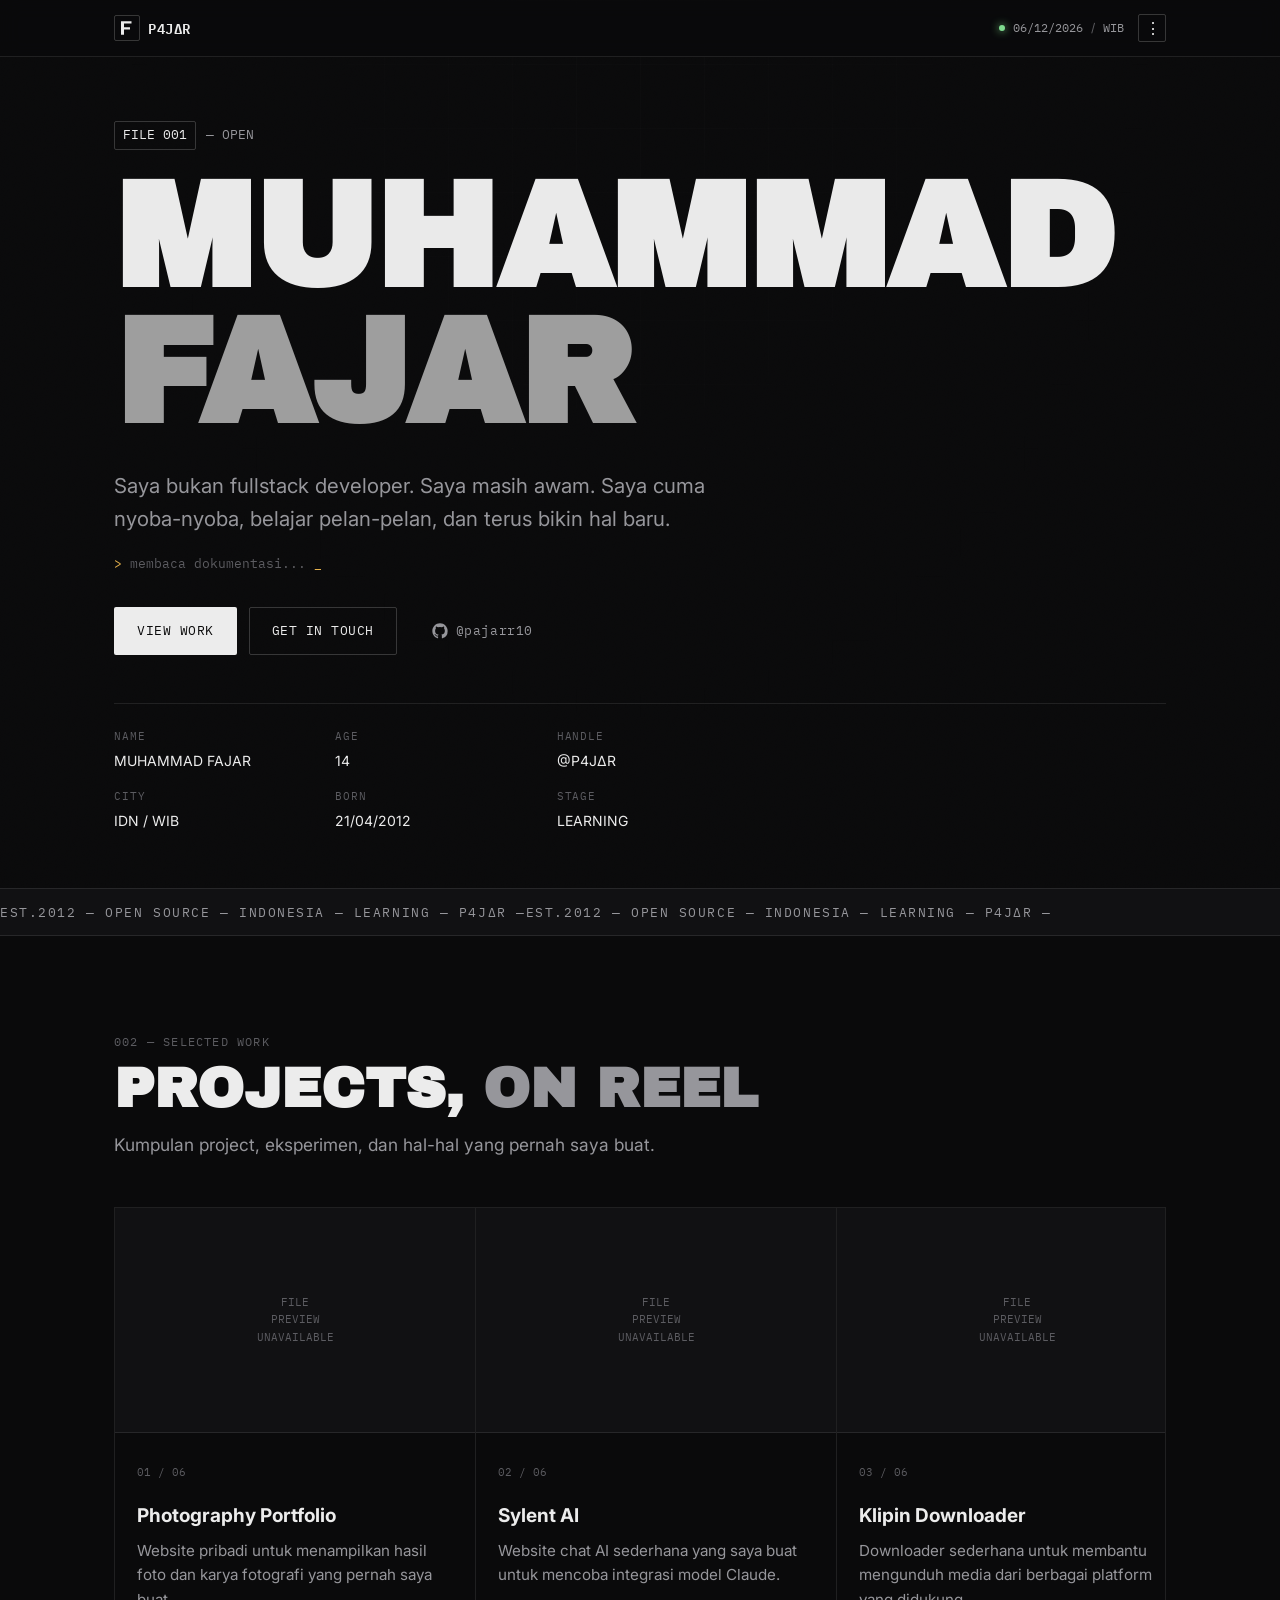
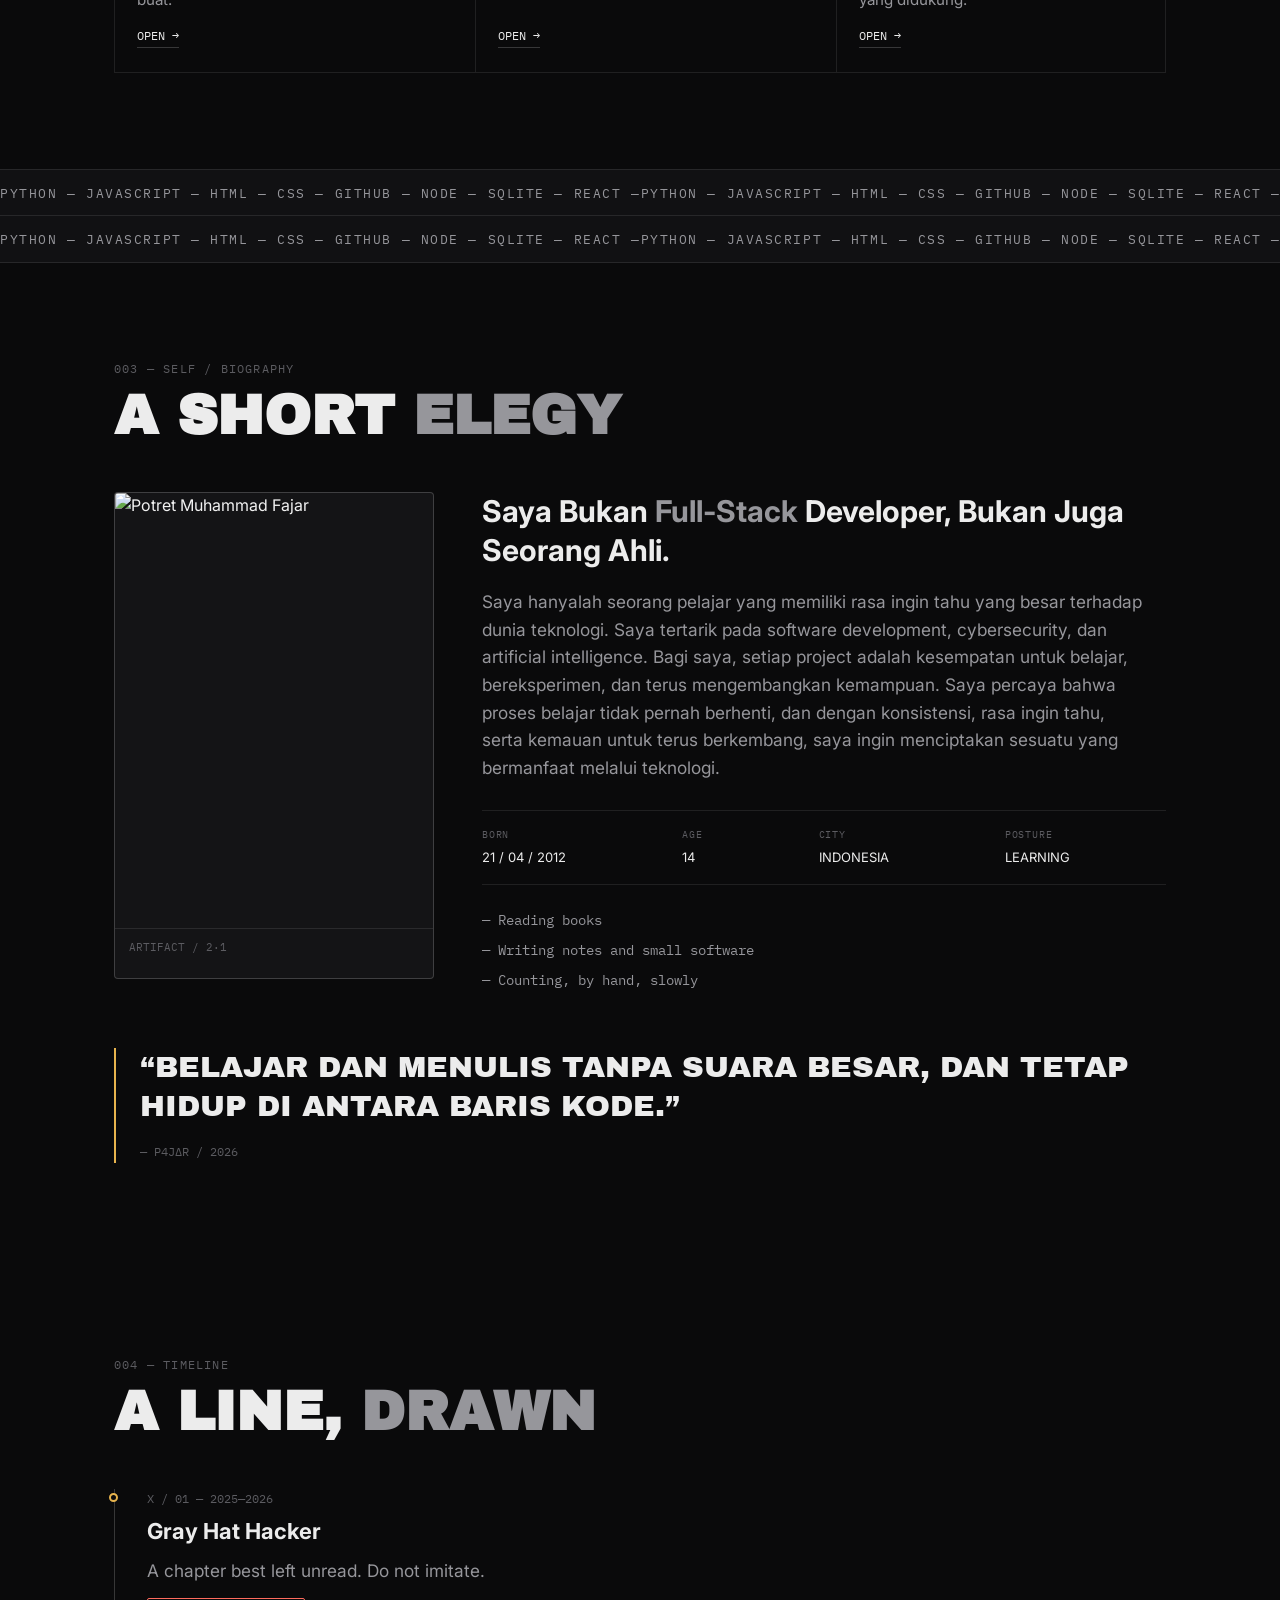
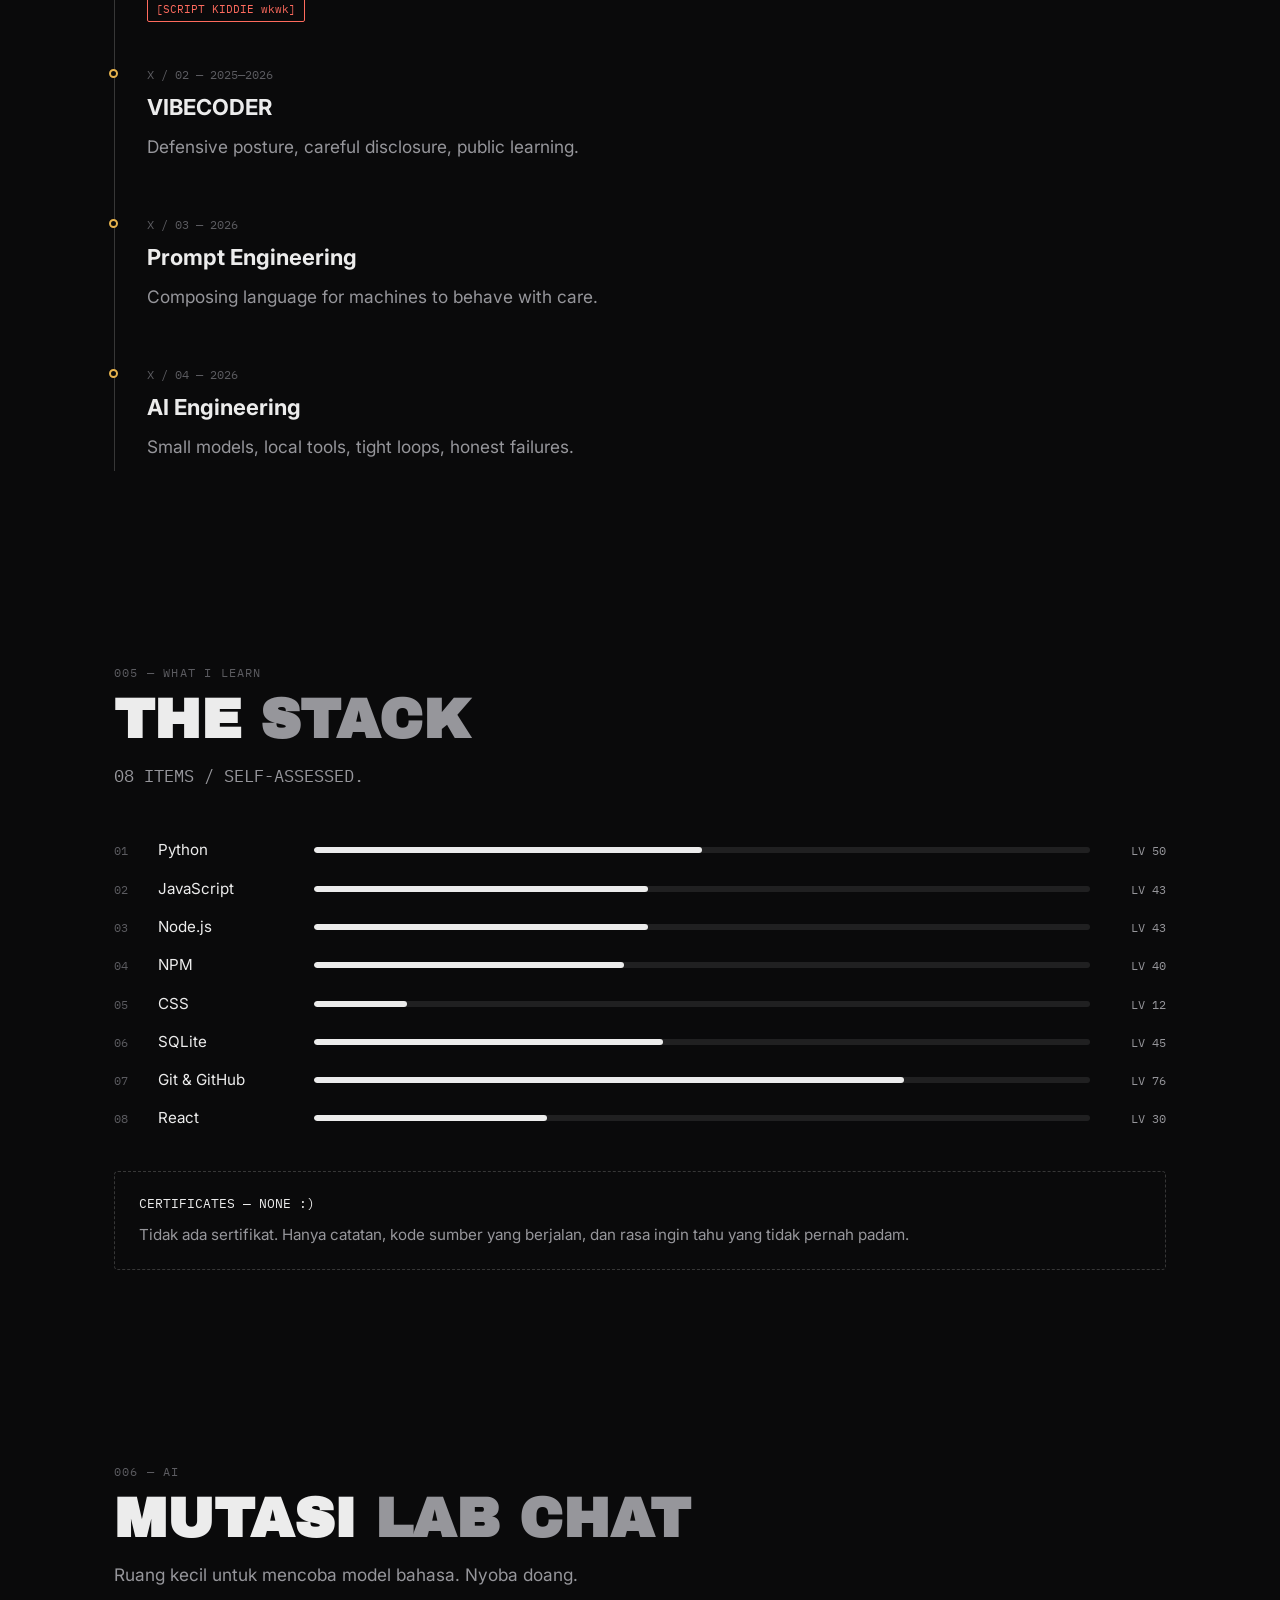
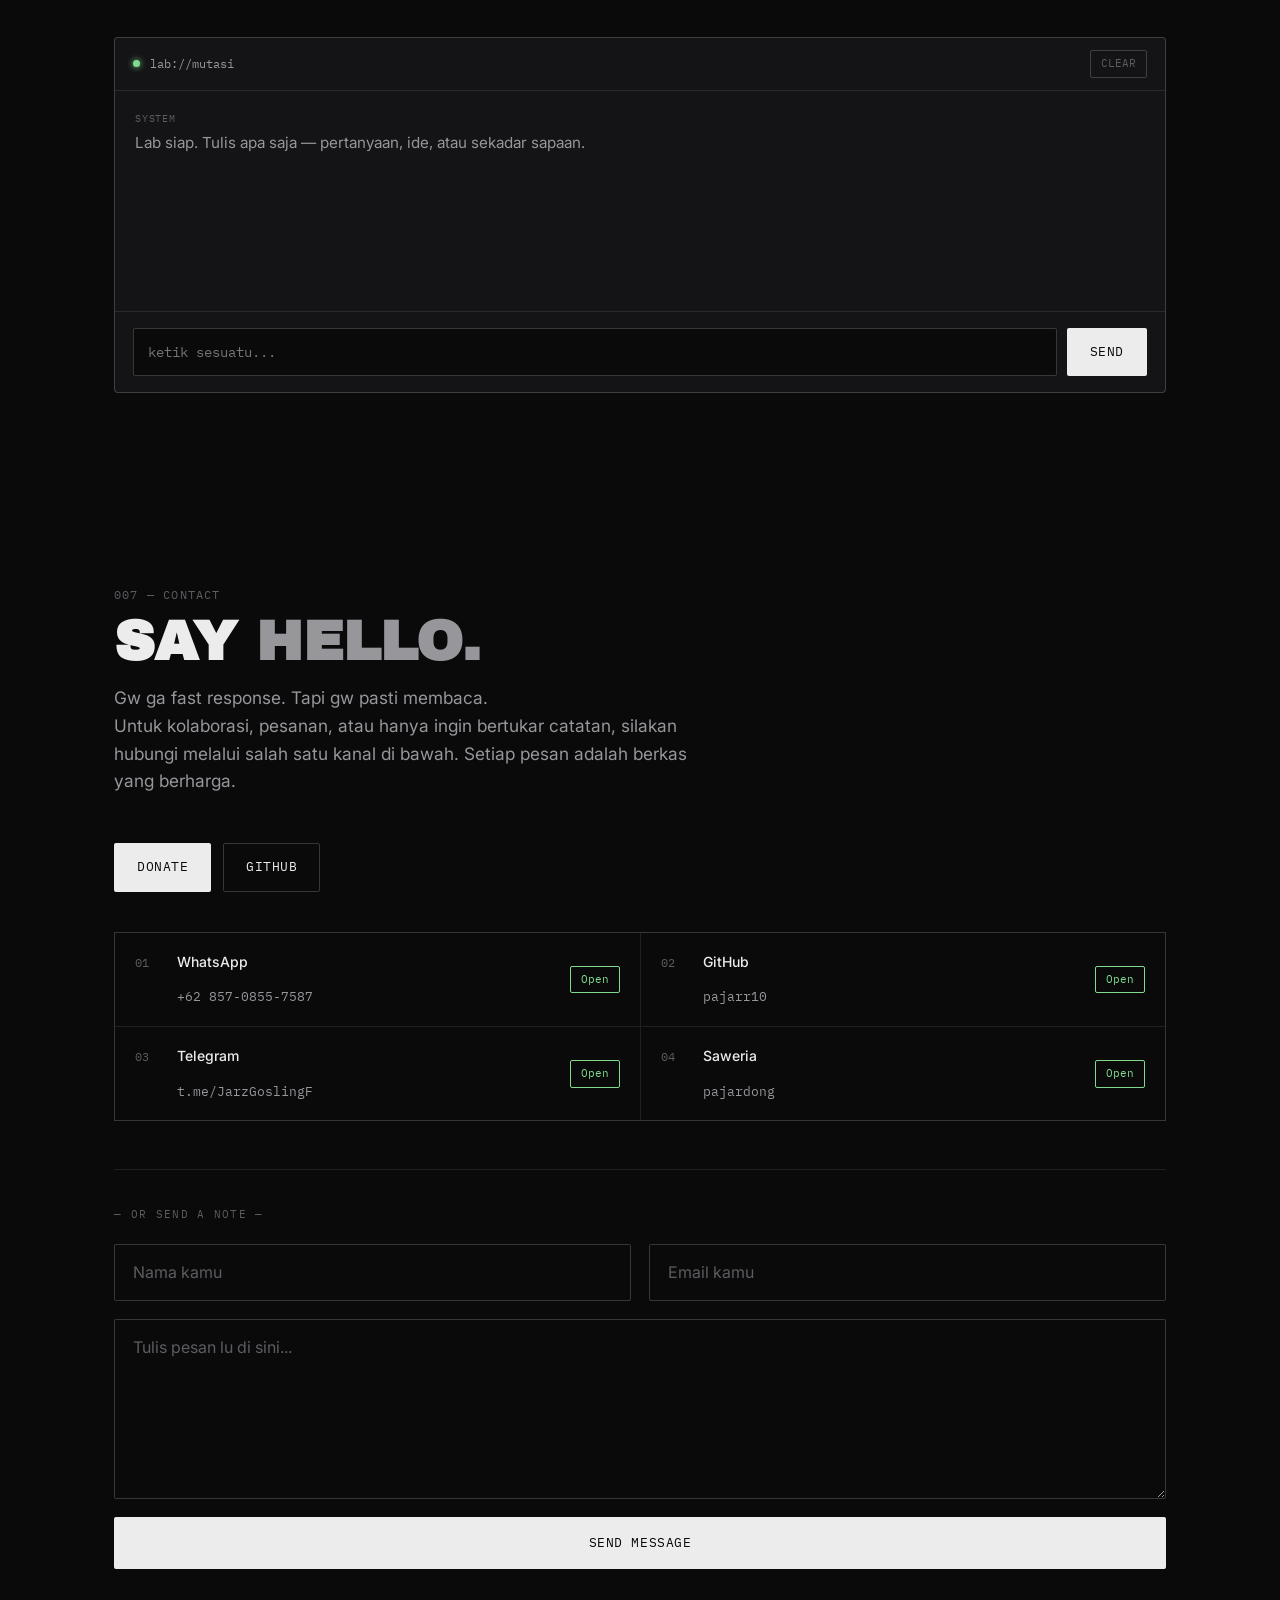
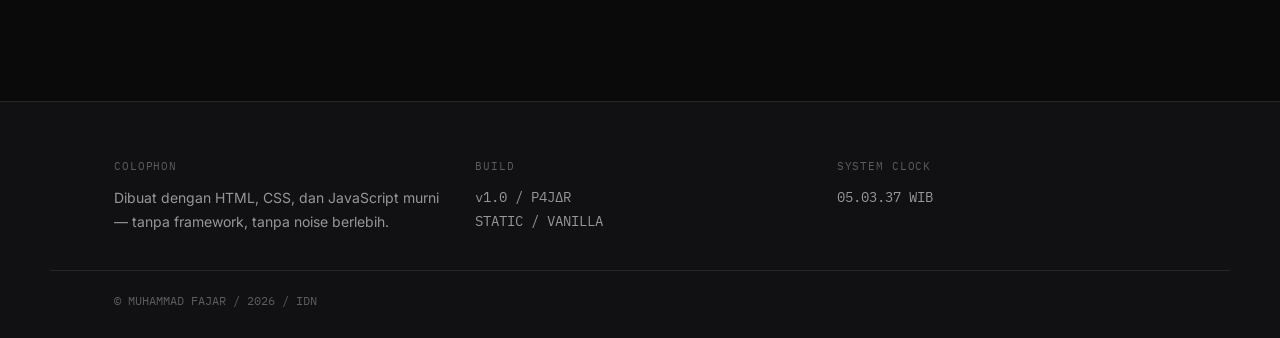
==== commit c070899d: "Update index.html" ====
--- a/index.html
+++ b/index.html
@@ -141,13 +141,13 @@
     </div>
   </div>
 
-  <!-- PROJECTS -->
+ <!-- PROJECTS -->
 <section class="section" id="my-work">
   <div class="wrap">
     <div class="section-head" data-animate="fade-up">
       <p class="section-tag mono">002 — SELECTED WORK</p>
-      <h2 class="section-title">PROJECTS, <span class="dim">IN MOTION</span></h2>
-      <p class="section-sub">A collection of things I've built, explored, and experimented with.</p>
+      <h2 class="section-title">PROJECTS, <span class="dim">ON REEL</span></h2>
+      <p class="section-sub">Kumpulan project, eksperimen, dan hal-hal yang pernah saya buat.</p>
     </div>
 
     <div class="carousel" id="project-carousel">
@@ -160,76 +160,75 @@
           <div class="project-body">
             <p class="project-index mono">01 / 06</p>
             <h3 class="project-name">Photography Portfolio</h3>
-            <p class="project-desc">Personal photography gallery focused on clean presentation, simplicity, and visual storytelling.</p>
-            <a class="project-open mono" href="https://pixajar.my.id" target="_blank" rel="noopener noreferrer">EXPLORE →</a>
+            <p class="project-desc">Website pribadi untuk menampilkan hasil foto dan karya fotografi yang pernah saya buat.</p>
+            <a class="project-open mono" href="https://pixajar.my.id" target="_blank" rel="noopener noreferrer">OPEN →</a>
           </div>
         </article>
 
         <article class="project-card" style="--tilt: 1deg;">
-          <a class="project-thumb" href="https://ai.sylent.biz.id" target="_blank" rel="noopener noreferrer" aria-label="Buka AI bertenaga Claude">
-            <img src="https://c.termai.cc/i130/3xk2uH0.png" alt="Cuplikan AI bertenaga Claude" loading="lazy" onerror="this.closest('.project-thumb').classList.add('thumb-fallback')">
+          <a class="project-thumb" href="https://ai.sylent.biz.id" target="_blank" rel="noopener noreferrer" aria-label="Buka Sylent AI">
+            <img src="https://c.termai.cc/i130/3xk2uH0.png" alt="Cuplikan Sylent AI" loading="lazy" onerror="this.closest('.project-thumb').classList.add('thumb-fallback')">
           </a>
           <div class="project-body">
             <p class="project-index mono">02 / 06</p>
             <h3 class="project-name">Sylent AI</h3>
-            <p class="project-desc">A lightweight AI chat interface built around Claude for fast and simple conversations.</p>
-            <a class="project-open mono" href="https://ai.sylent.biz.id" target="_blank" rel="noopener noreferrer">EXPLORE →</a>
+            <p class="project-desc">Website chat AI sederhana yang saya buat untuk mencoba integrasi model Claude.</p>
+            <a class="project-open mono" href="https://ai.sylent.biz.id" target="_blank" rel="noopener noreferrer">OPEN →</a>
           </div>
         </article>
 
         <article class="project-card" style="--tilt: -0.6deg;">
-          <a class="project-thumb" href="https://useragenttt.vercel.app" target="_blank" rel="noopener noreferrer" aria-label="Buka Generate Useragent">
-            <img src="https://c.termai.cc/i107/GjoO.png" alt="Cuplikan Generate Useragent" loading="lazy" onerror="this.closest('.project-thumb').classList.add('thumb-fallback')">
+          <a class="project-thumb" href="https://klipin.biz.id" target="_blank" rel="noopener noreferrer" aria-label="Buka Klipin Downloader">
+            <img src="https://c.termai.cc/i135/ZPWh2.jpg" alt="Cuplikan Klipin Downloader" loading="lazy" onerror="this.closest('.project-thumb').classList.add('thumb-fallback')">
           </a>
           <div class="project-body">
             <p class="project-index mono">03 / 06</p>
-            <h3 class="project-name">User-Agent Generator</h3>
-            <p class="project-desc">A compact utility for generating randomized user-agent strings for testing and development.</p>
-            <a class="project-open mono" href="https://useragenttt.vercel.app" target="_blank" rel="noopener noreferrer">EXPLORE →</a>
+            <h3 class="project-name">Klipin Downloader</h3>
+            <p class="project-desc">Downloader sederhana untuk membantu mengunduh media dari berbagai platform yang didukung.</p>
+            <a class="project-open mono" href="https://klipin.biz.id" target="_blank" rel="noopener noreferrer">OPEN →</a>
           </div>
         </article>
 
         <article class="project-card" style="--tilt: 0.8deg;">
-          <a class="project-thumb" href="https://github.com/pajarr10/DoSJar" target="_blank" rel="noopener noreferrer" aria-label="Buka repositori DoS Tools Education">
-            <img src="https://c.termai.cc/i107/GjoO.png" alt="Cuplikan repositori DoS Tools" loading="lazy" onerror="this.closest('.project-thumb').classList.add('thumb-fallback')">
+          <a class="project-thumb" href="https://github.com/pajarr10/larper" target="_blank" rel="noopener noreferrer" aria-label="Buka repositori DDoS dan DoS Education">
+            <img src="https://c.termai.cc/i197/mJB33.jpg" alt="Cuplikan DDoS dan DoS Education" loading="lazy" onerror="this.closest('.project-thumb').classList.add('thumb-fallback')">
           </a>
           <div class="project-body">
             <p class="project-index mono">04 / 06</p>
-            <h3 class="project-name">DoSJar — Network Lab</h3>
-            <p class="project-desc">An educational repository for exploring network stress-testing concepts in controlled environments.</p>
-            <a class="project-open mono" href="https://github.com/pajarr10/DoSJar" target="_blank" rel="noopener noreferrer">VIEW REPO →</a>
+            <h3 class="project-name">DDoS &amp; DoS (Education)</h3>
+            <p class="project-desc">Project pembelajaran untuk memahami konsep DoS dan DDoS serta bagaimana trafik berlebih dapat memengaruhi jaringan.</p>
+            <a class="project-open mono" href="https://github.com/pajarr10/larper" target="_blank" rel="noopener noreferrer">VIEW REPO →</a>
           </div>
         </article>
 
         <article class="project-card" style="--tilt: -1.2deg;">
-          <a class="project-thumb" href="https://pajarngodink.my.id" target="_blank" rel="noopener noreferrer" aria-label="Buka AI bertenaga DeepSeek">
-            <img src="https://c.termai.cc/i148/K7vk5T.png" alt="Cuplikan AI bertenaga DeepSeek" loading="lazy" onerror="this.closest('.project-thumb').classList.add('thumb-fallback')">
+          <a class="project-thumb" href="https://pajarngodink.my.id" target="_blank" rel="noopener noreferrer" aria-label="Buka AI DeepSeek">
+            <img src="https://c.termai.cc/i148/K7vk5T.png" alt="Cuplikan AI DeepSeek" loading="lazy" onerror="this.closest('.project-thumb').classList.add('thumb-fallback')">
           </a>
           <div class="project-body">
             <p class="project-index mono">05 / 06</p>
-            <h3 class="project-name">DeepSeek Playground</h3>
-            <p class="project-desc">An experimental AI interface built to explore conversational workflows with DeepSeek models.</p>
-            <a class="project-open mono" href="https://pajarngodink.my.id" target="_blank" rel="noopener noreferrer">EXPLORE →</a>
+            <h3 class="project-name">AI DeepSeek</h3>
+            <p class="project-desc">Eksperimen chat AI menggunakan DeepSeek untuk mencoba berbagai fitur dan pengalaman percakapan.</p>
+            <a class="project-open mono" href="https://pajarngodink.my.id" target="_blank" rel="noopener noreferrer">OPEN →</a>
           </div>
         </article>
 
         <article class="project-card" style="--tilt: 0.5deg;">
-          <a class="project-thumb" href="https://cookora.web.id" target="_blank" rel="noopener noreferrer" aria-label="Buka Search">
-            <img src="https://c.termai.cc/i140/6dRX.png" alt="Cuplikan aplikasi Search" loading="lazy" onerror="this.closest('.project-thumb').classList.add('thumb-fallback')">
+          <a class="project-thumb" href="https://cookora.web.id" target="_blank" rel="noopener noreferrer" aria-label="Buka Cookora Search">
+            <img src="https://c.termai.cc/i140/6dRX.png" alt="Cuplikan Cookora Search" loading="lazy" onerror="this.closest('.project-thumb').classList.add('thumb-fallback')">
           </a>
           <div class="project-body">
             <p class="project-index mono">06 / 06</p>
             <h3 class="project-name">Cookora Search</h3>
-            <p class="project-desc">A lightweight search experiment built to explore indexing, retrieval, and search-focused interfaces.</p>
-            <a class="project-open mono" href="https://cookora.web.id" target="_blank" rel="noopener noreferrer">EXPLORE →</a>
-          </div>
-        </article>
-
-      </div>
-    </div>
-  </div>
-</section>
-
+            <p class="project-desc">Mesin pencari sederhana yang dibuat sebagai eksperimen untuk belajar tentang pencarian dan pengelolaan data.</p>
+            <a class="project-open mono" href="https://cookora.web.id" target="_blank" rel="noopener noreferrer">OPEN →</a>
+          </div>
+        </article>
+
+      </div>
+    </div>
+  </div>
+</section> 
   <!-- MARQUEE BOTTOM (double, opposite directions) -->
   <div class="marquee marquee-bottom" aria-hidden="true">
     <div class="marquee-row">
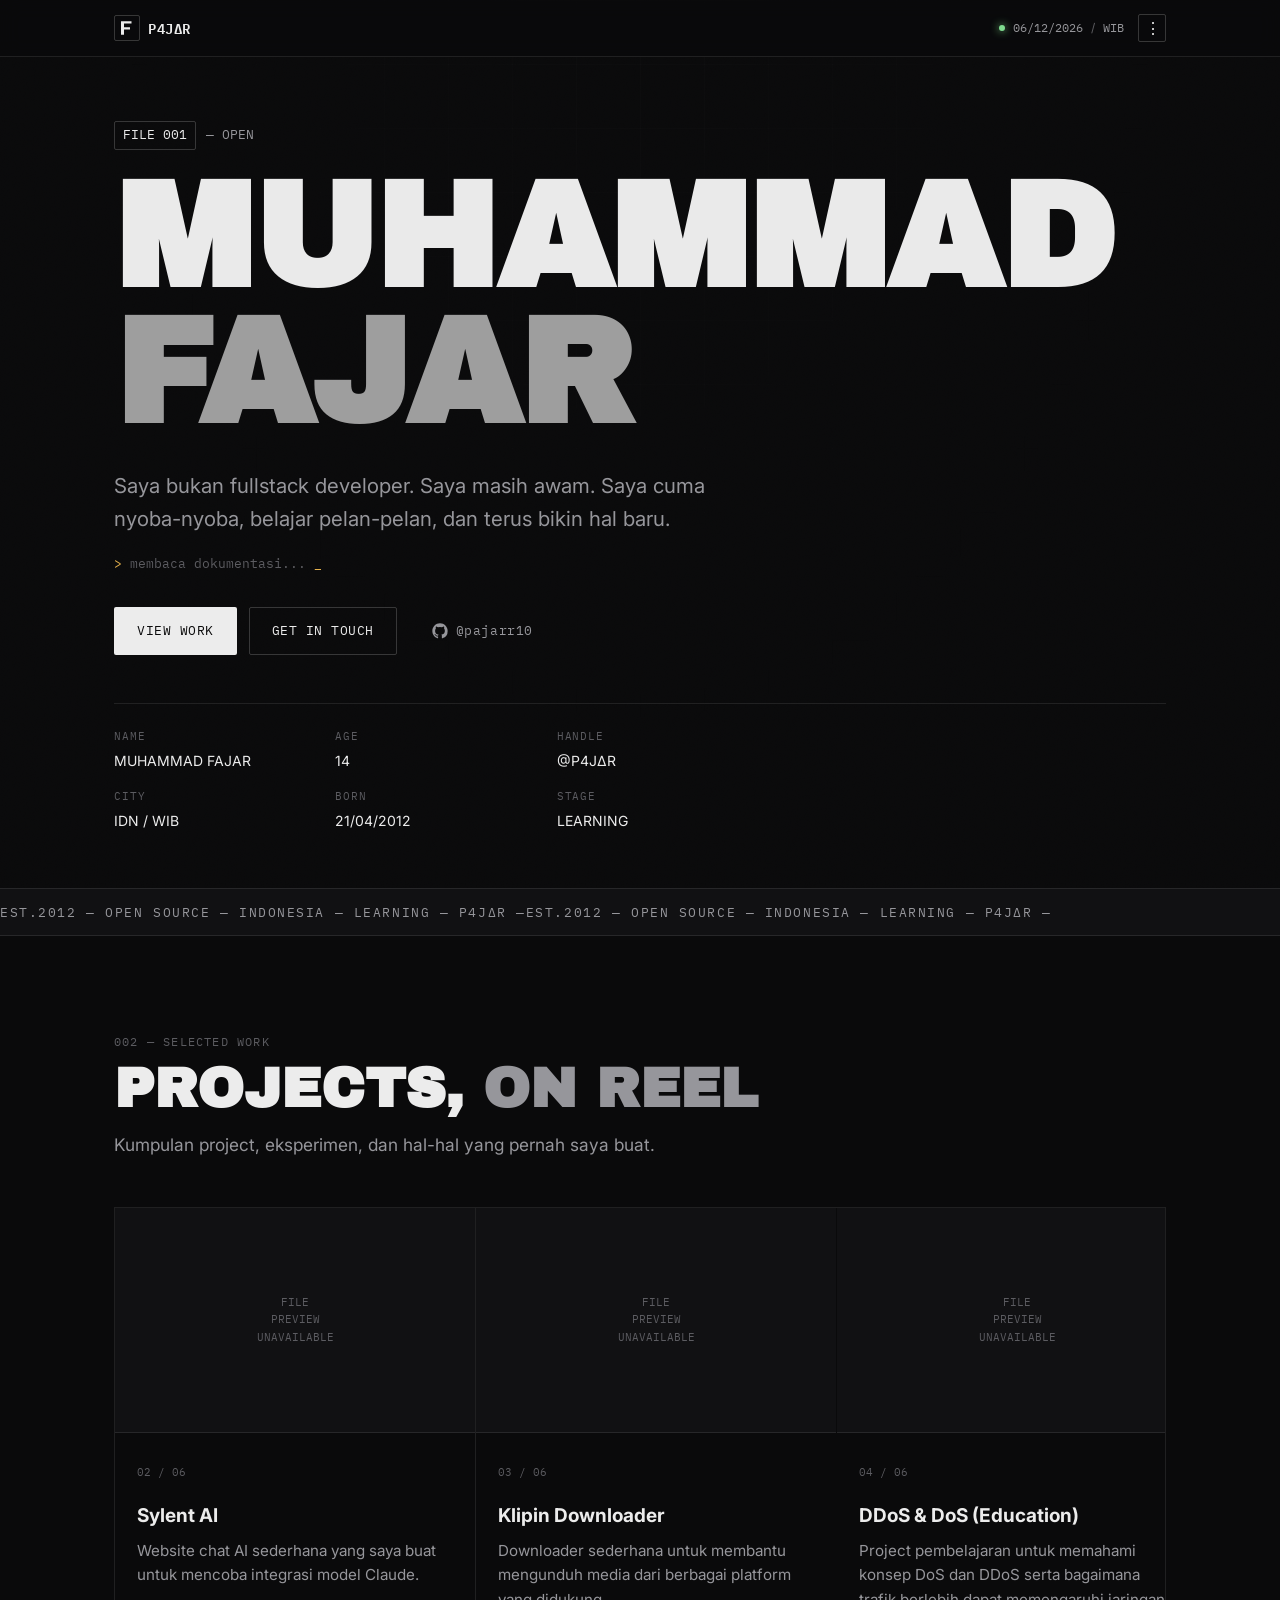
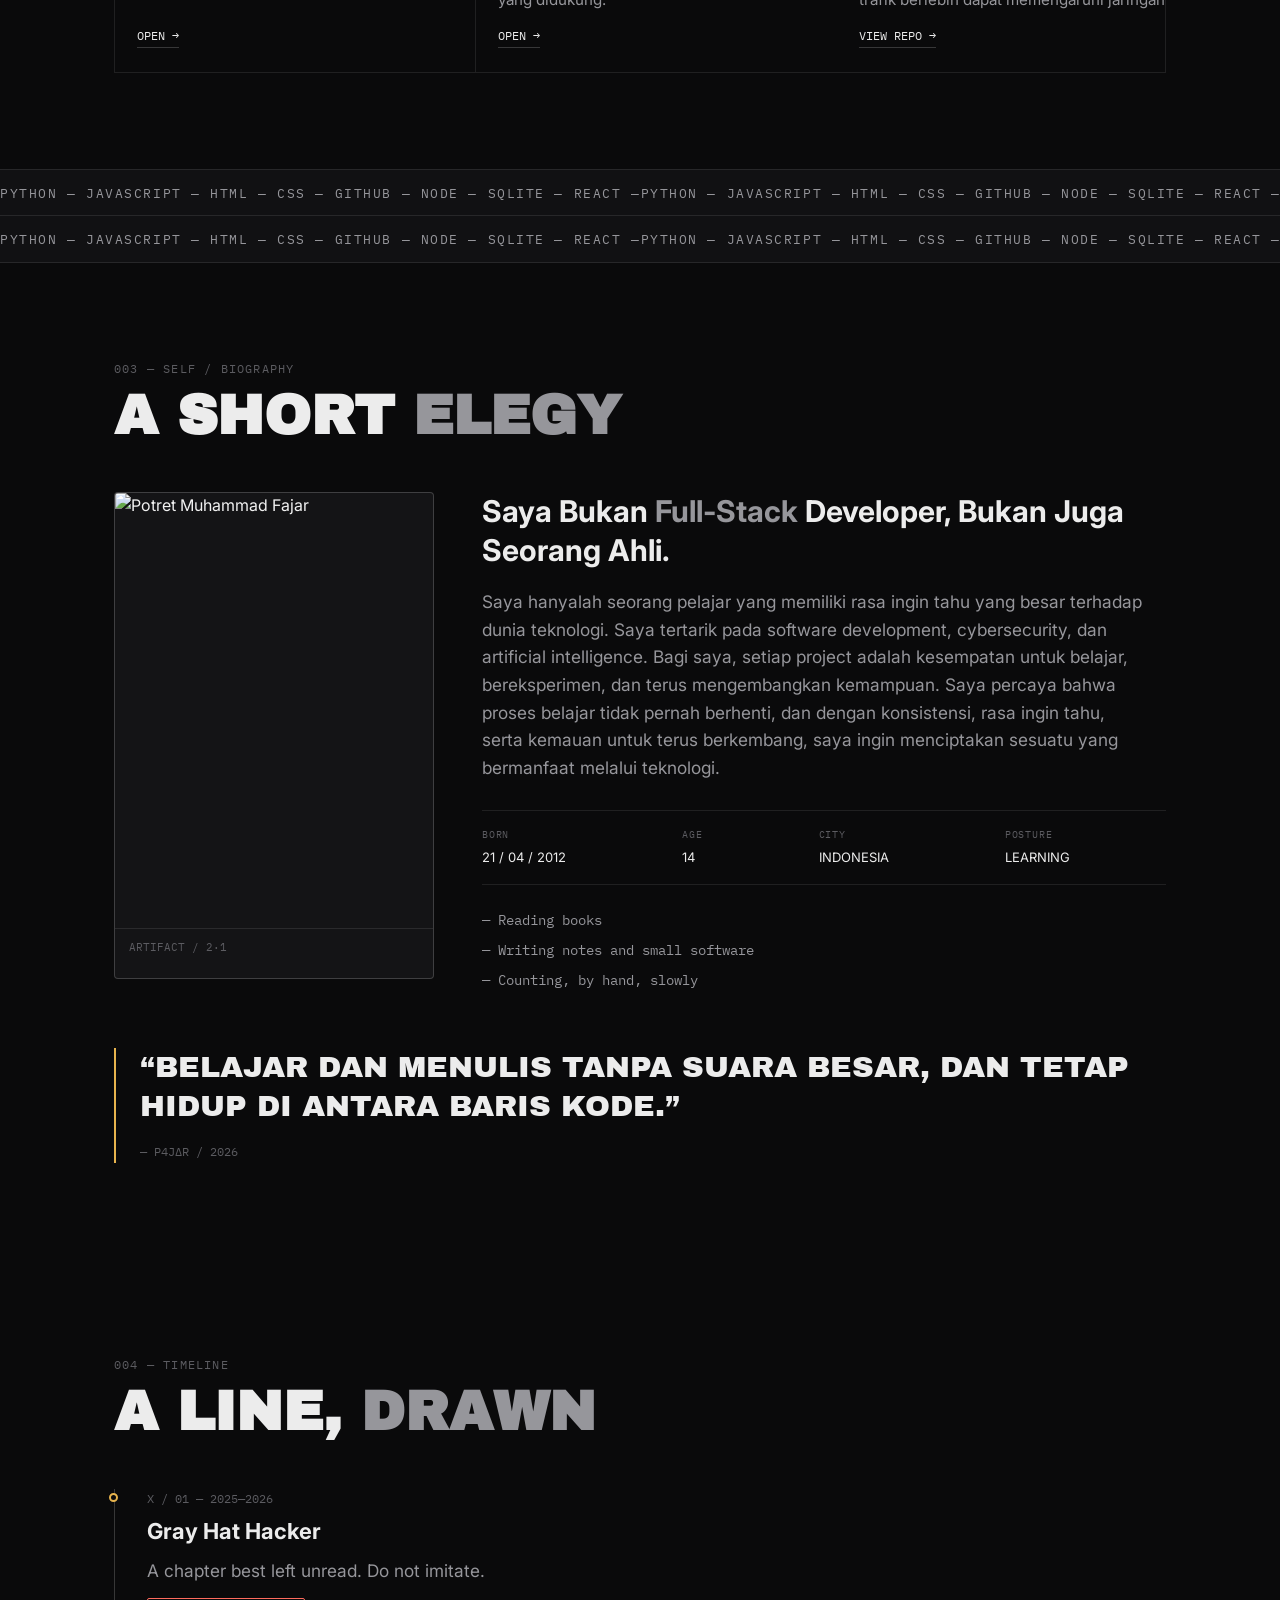
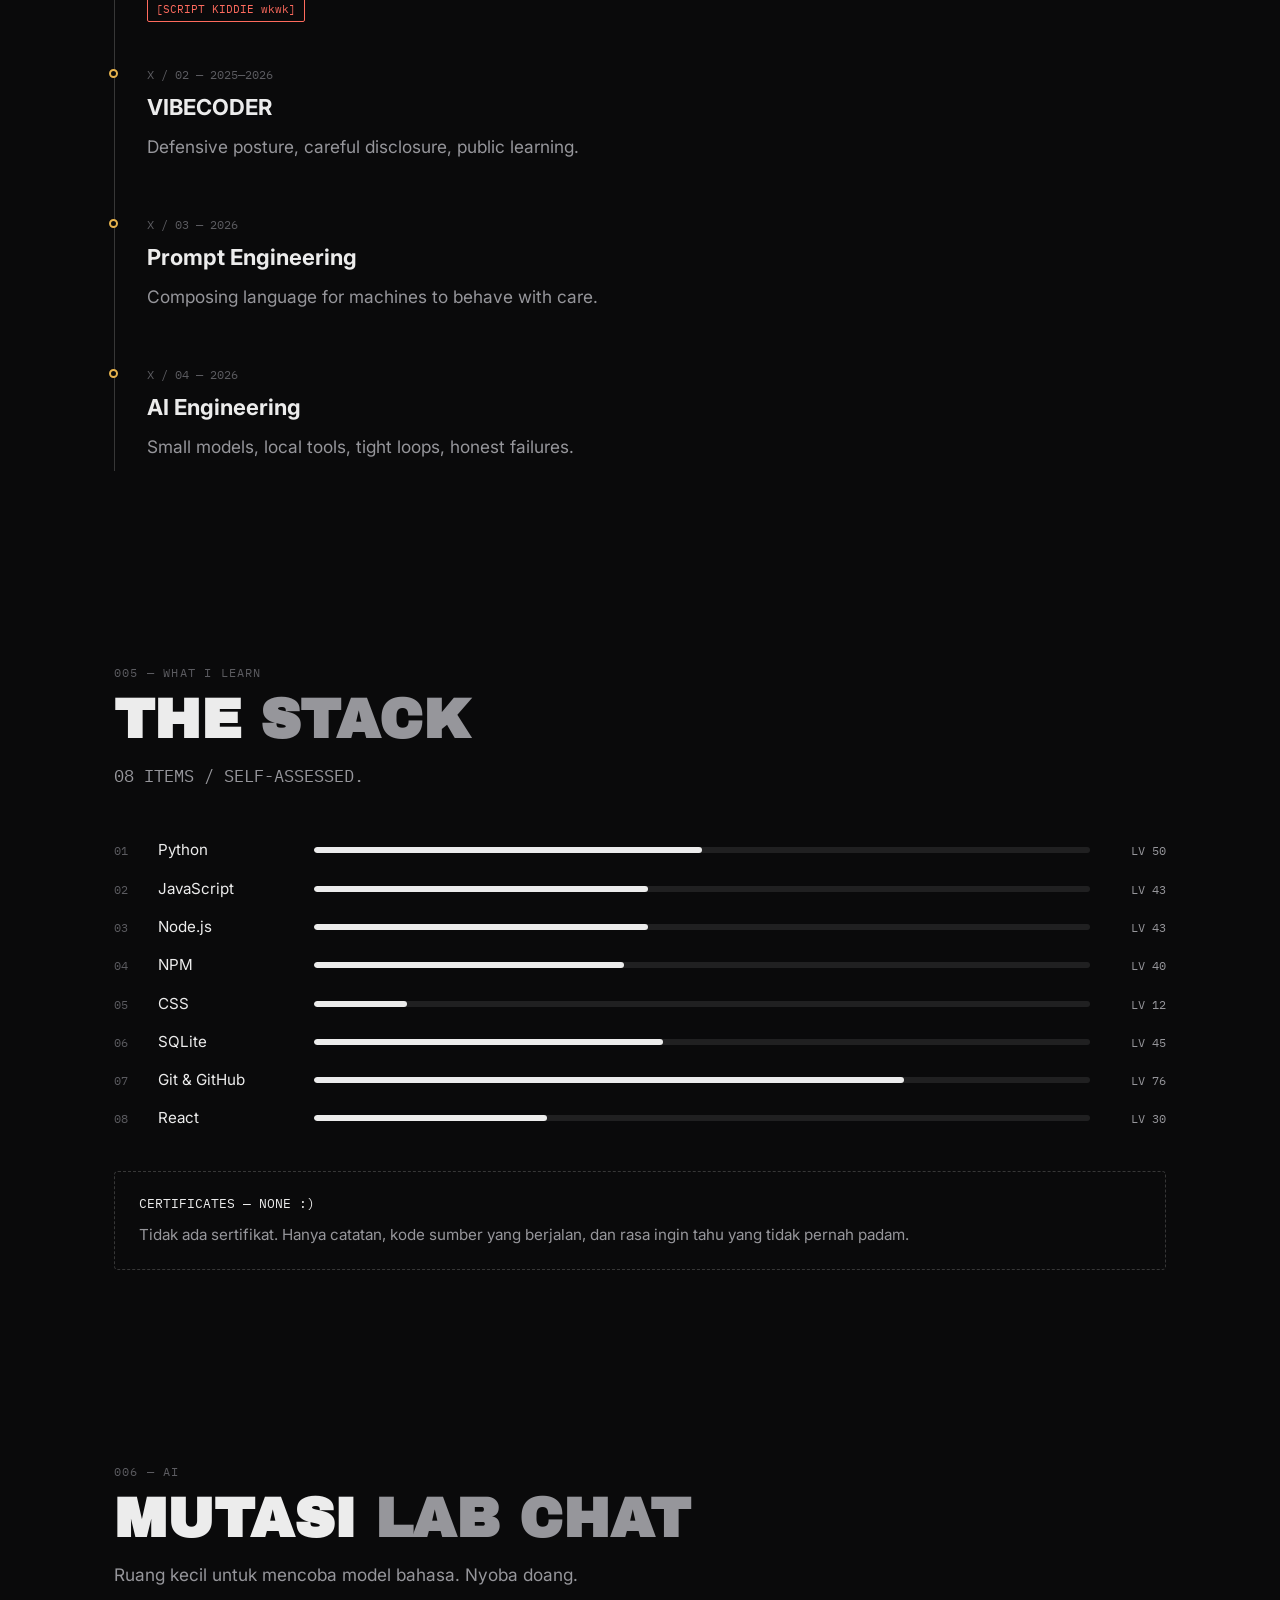
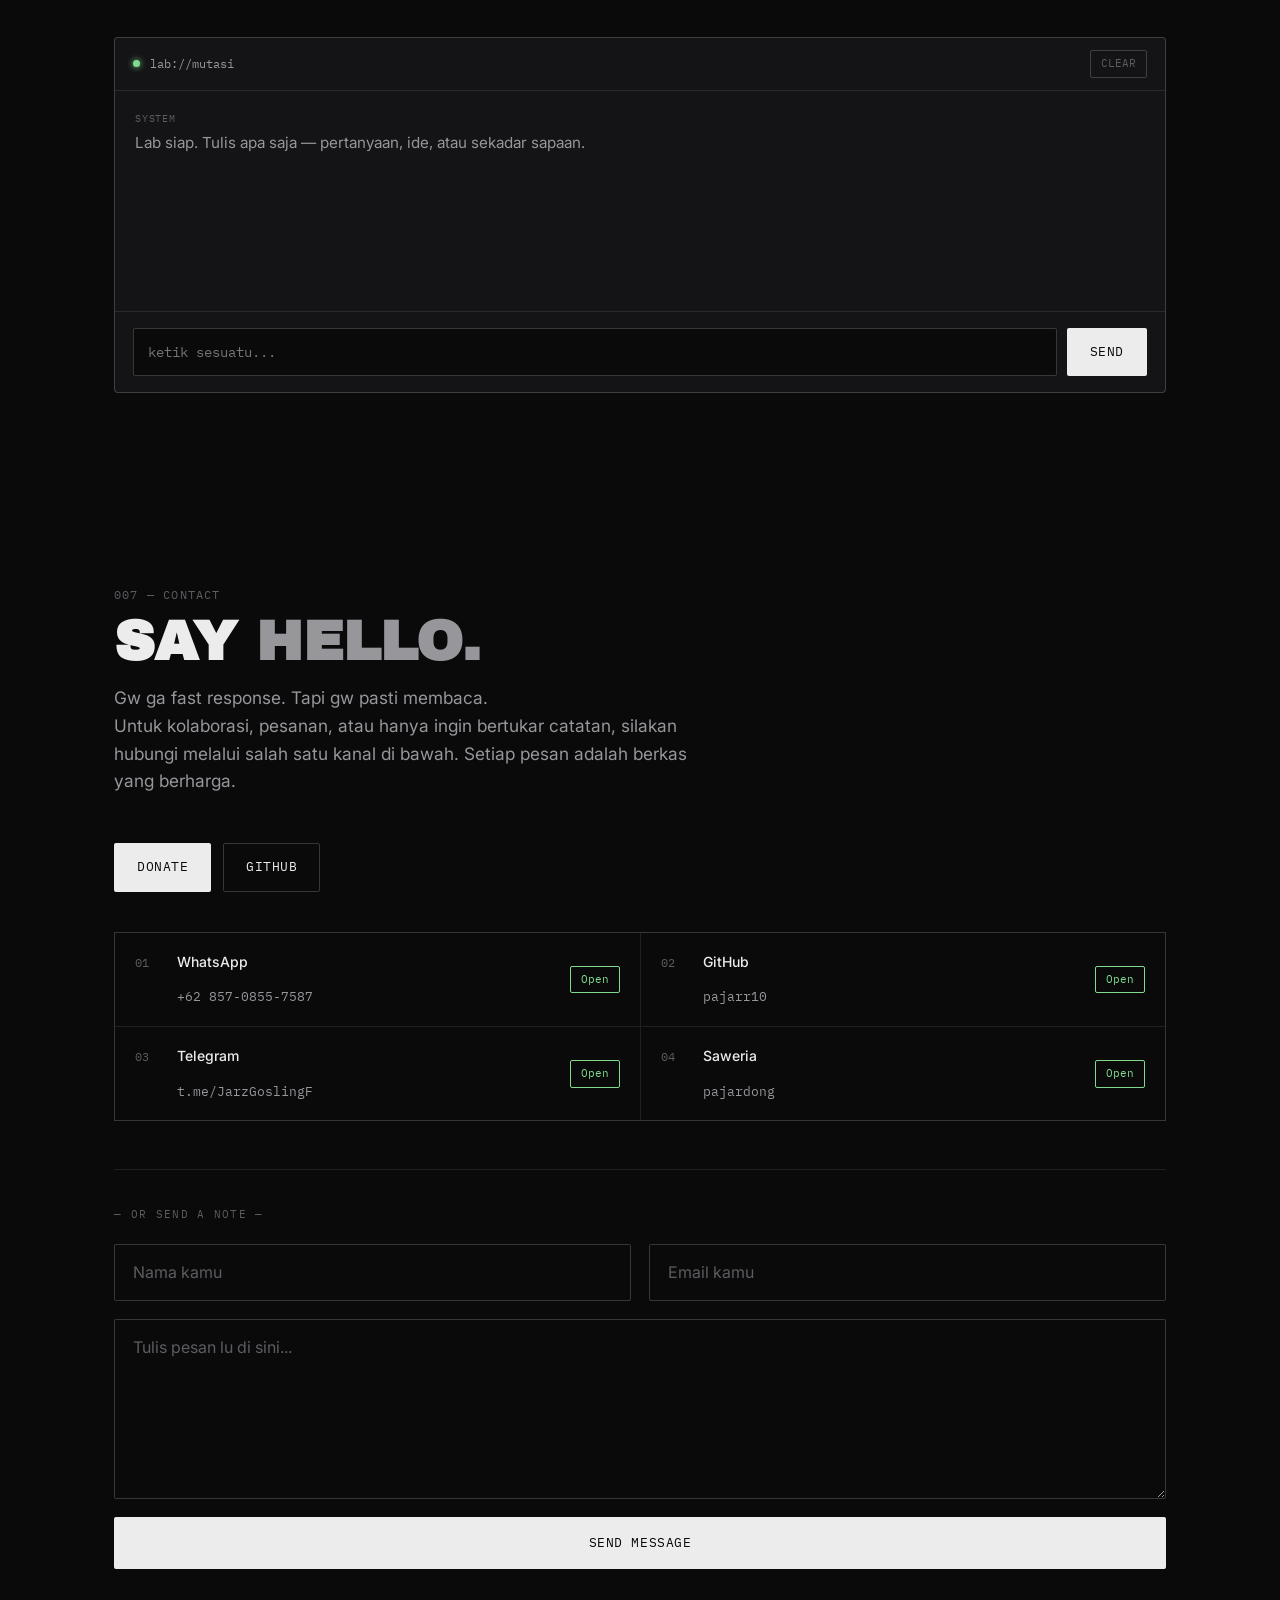
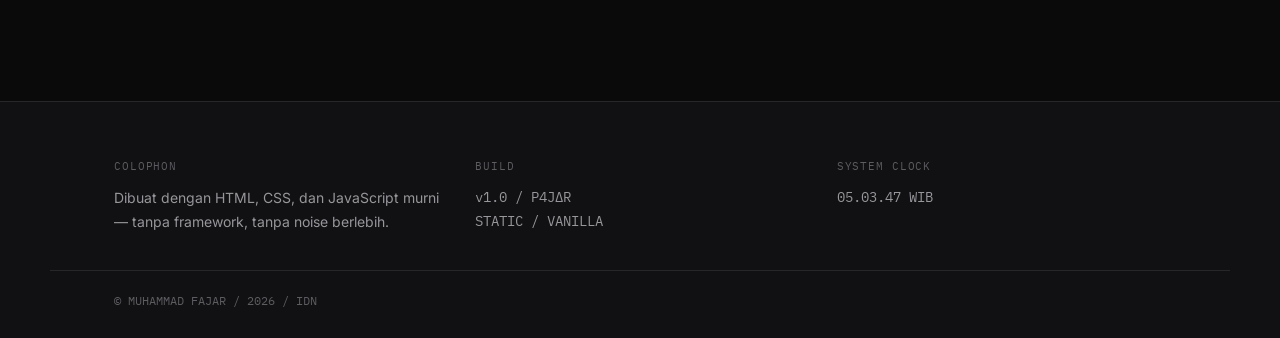
==== commit 5c73add2: "Update index.html" ====
--- a/index.html
+++ b/index.html
@@ -256,7 +256,7 @@
       <div class="bio-layout">
         <div class="bio-card" id="bio-card" data-animate="scale">
           <div class="bio-card-inner">
-            <img class="bio-photo" src="https://c.termai.cc/i110/5giaR.jpg" alt="Potret Muhammad Fajar" loading="lazy">
+            <img class="bio-photo" src="https://www.p4drop.biz.id/pajar/hPa92R.gif" alt="Potret Muhammad Fajar" loading="lazy">
             <p class="bio-card-tag mono">ARTIFACT / 2·1</p>
           </div>
         </div>
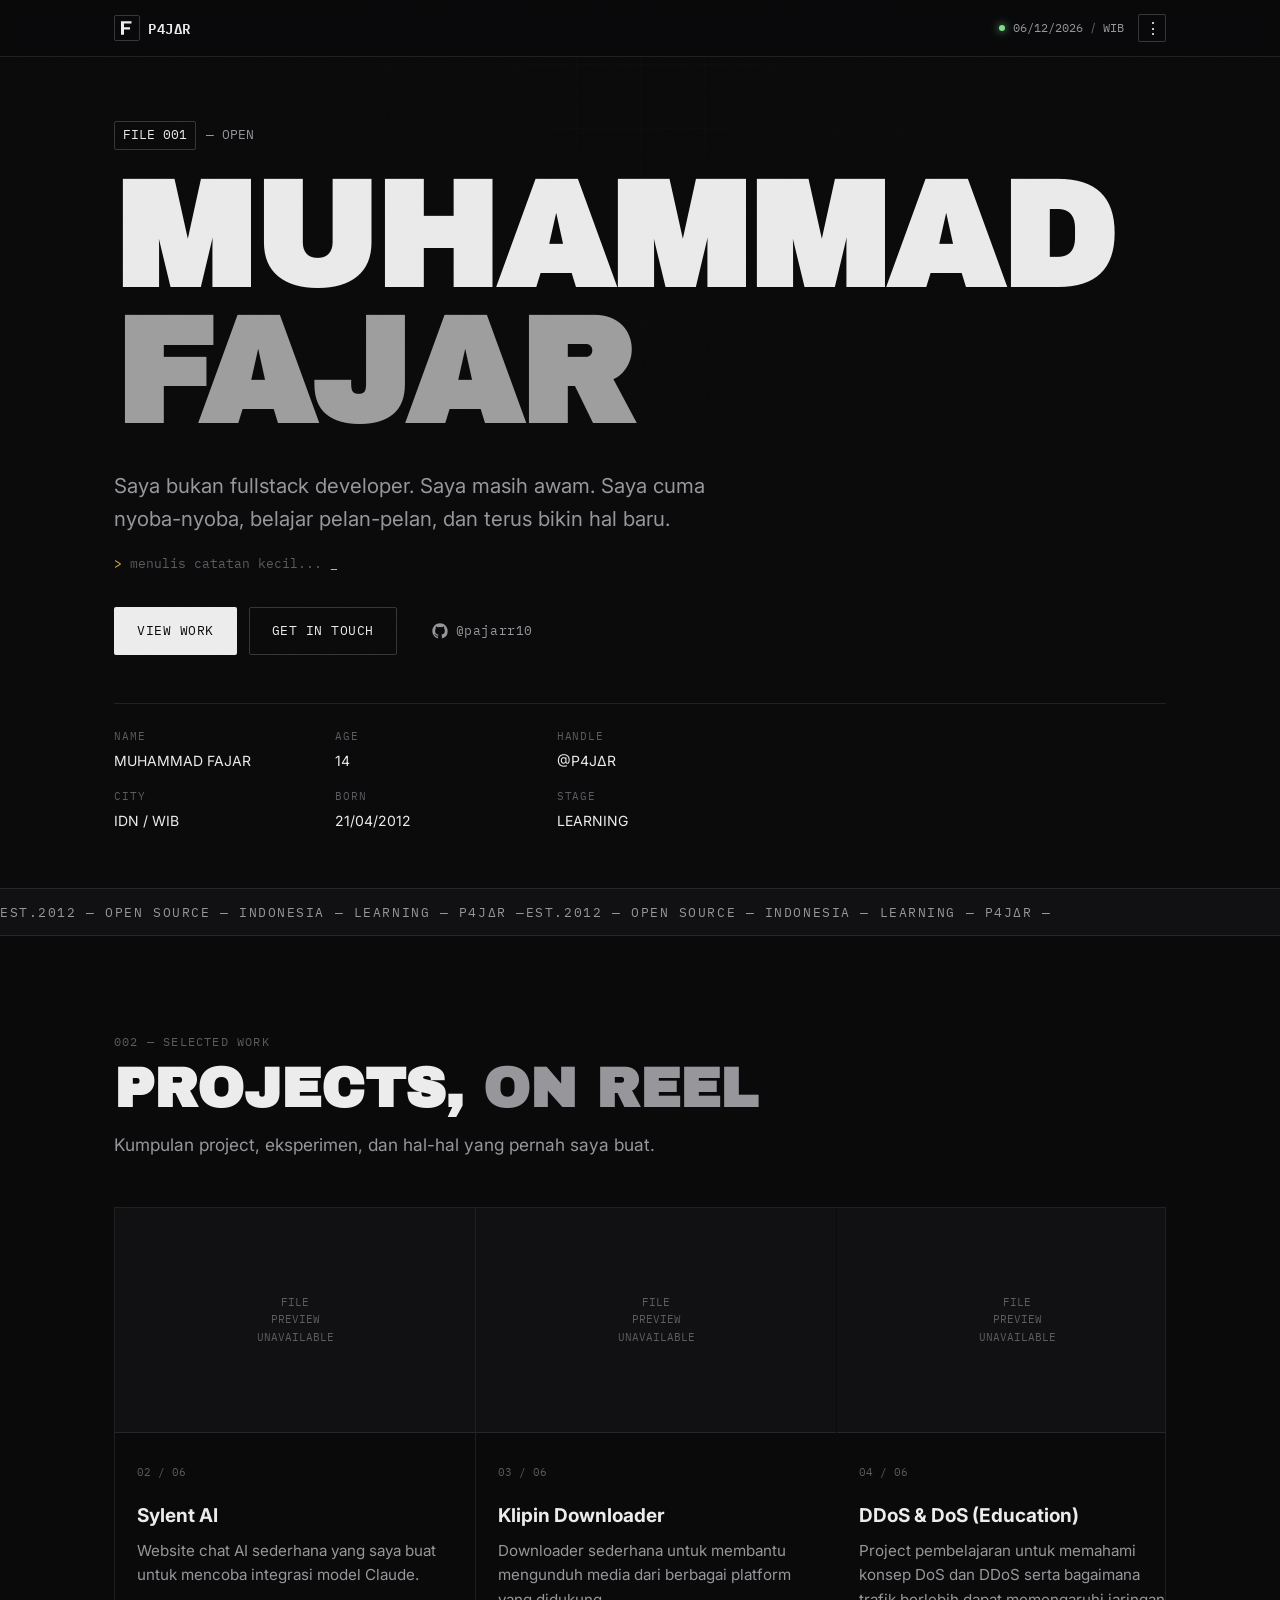
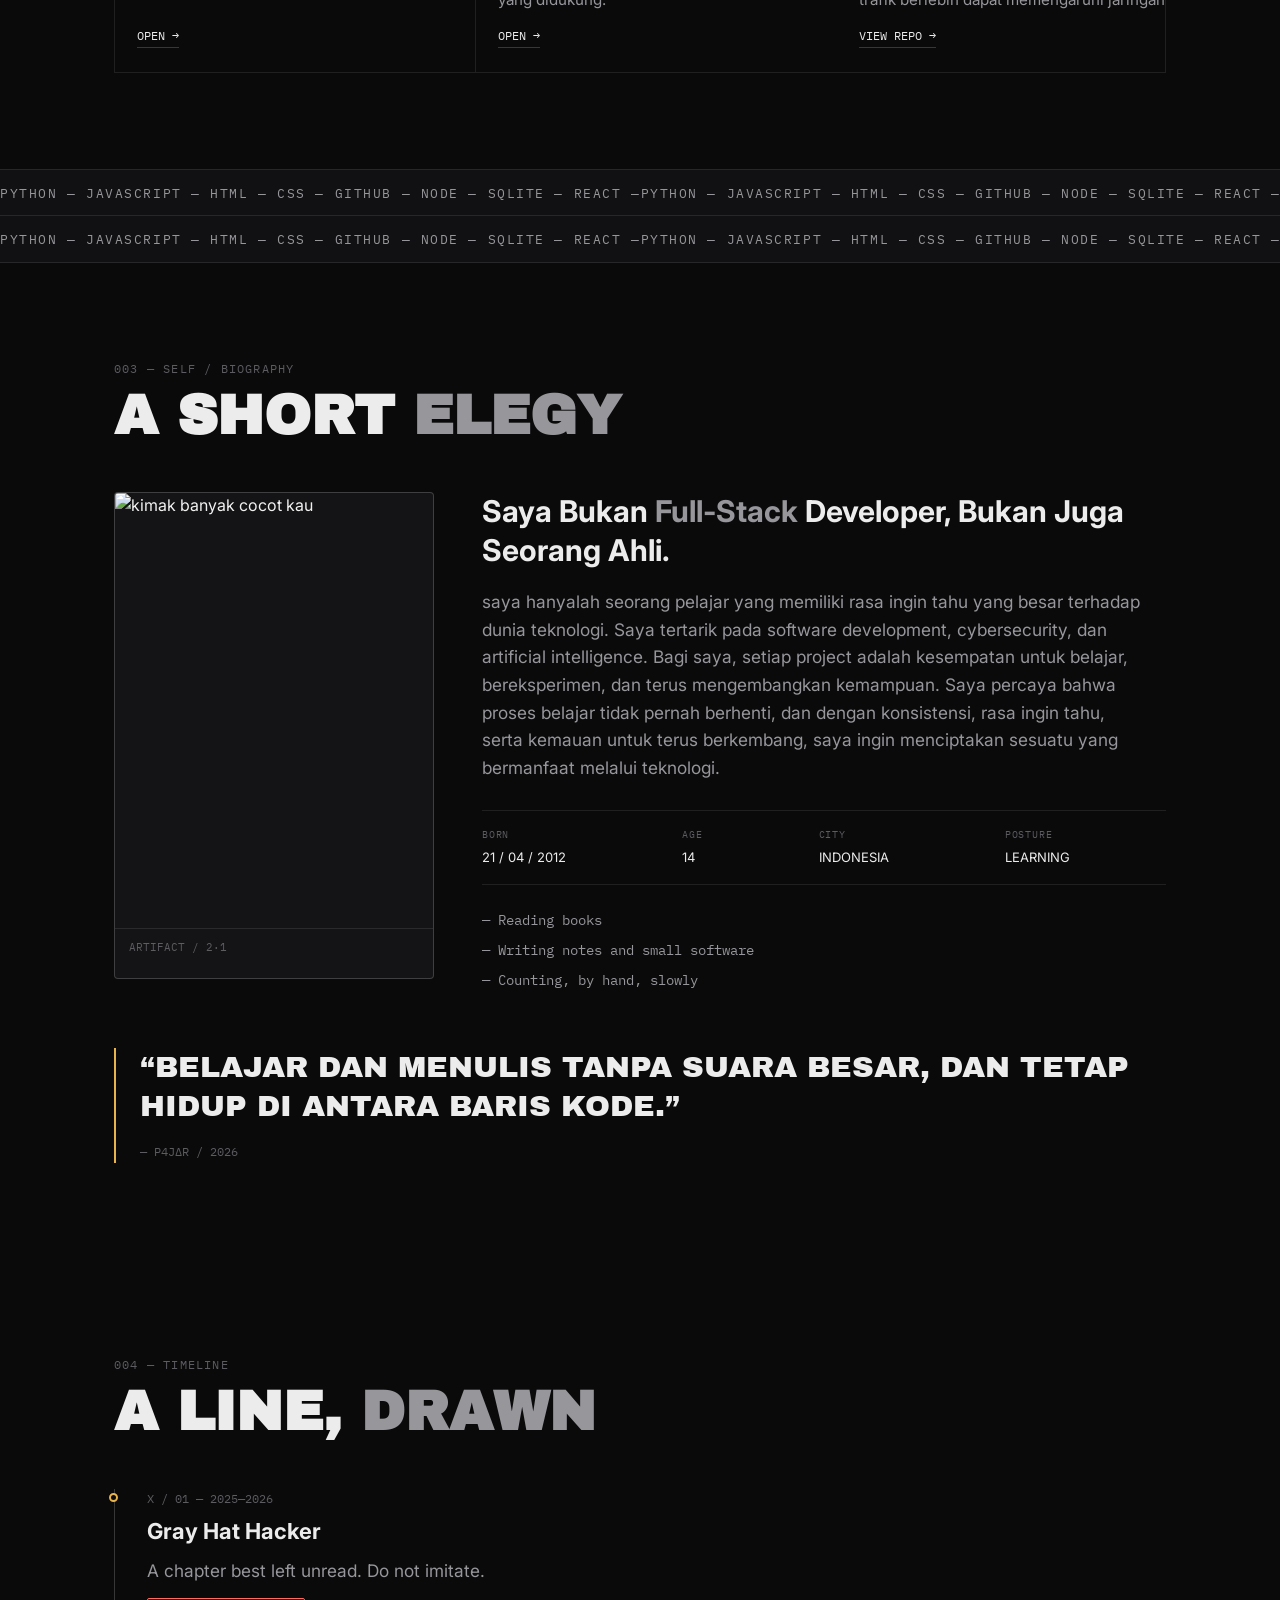
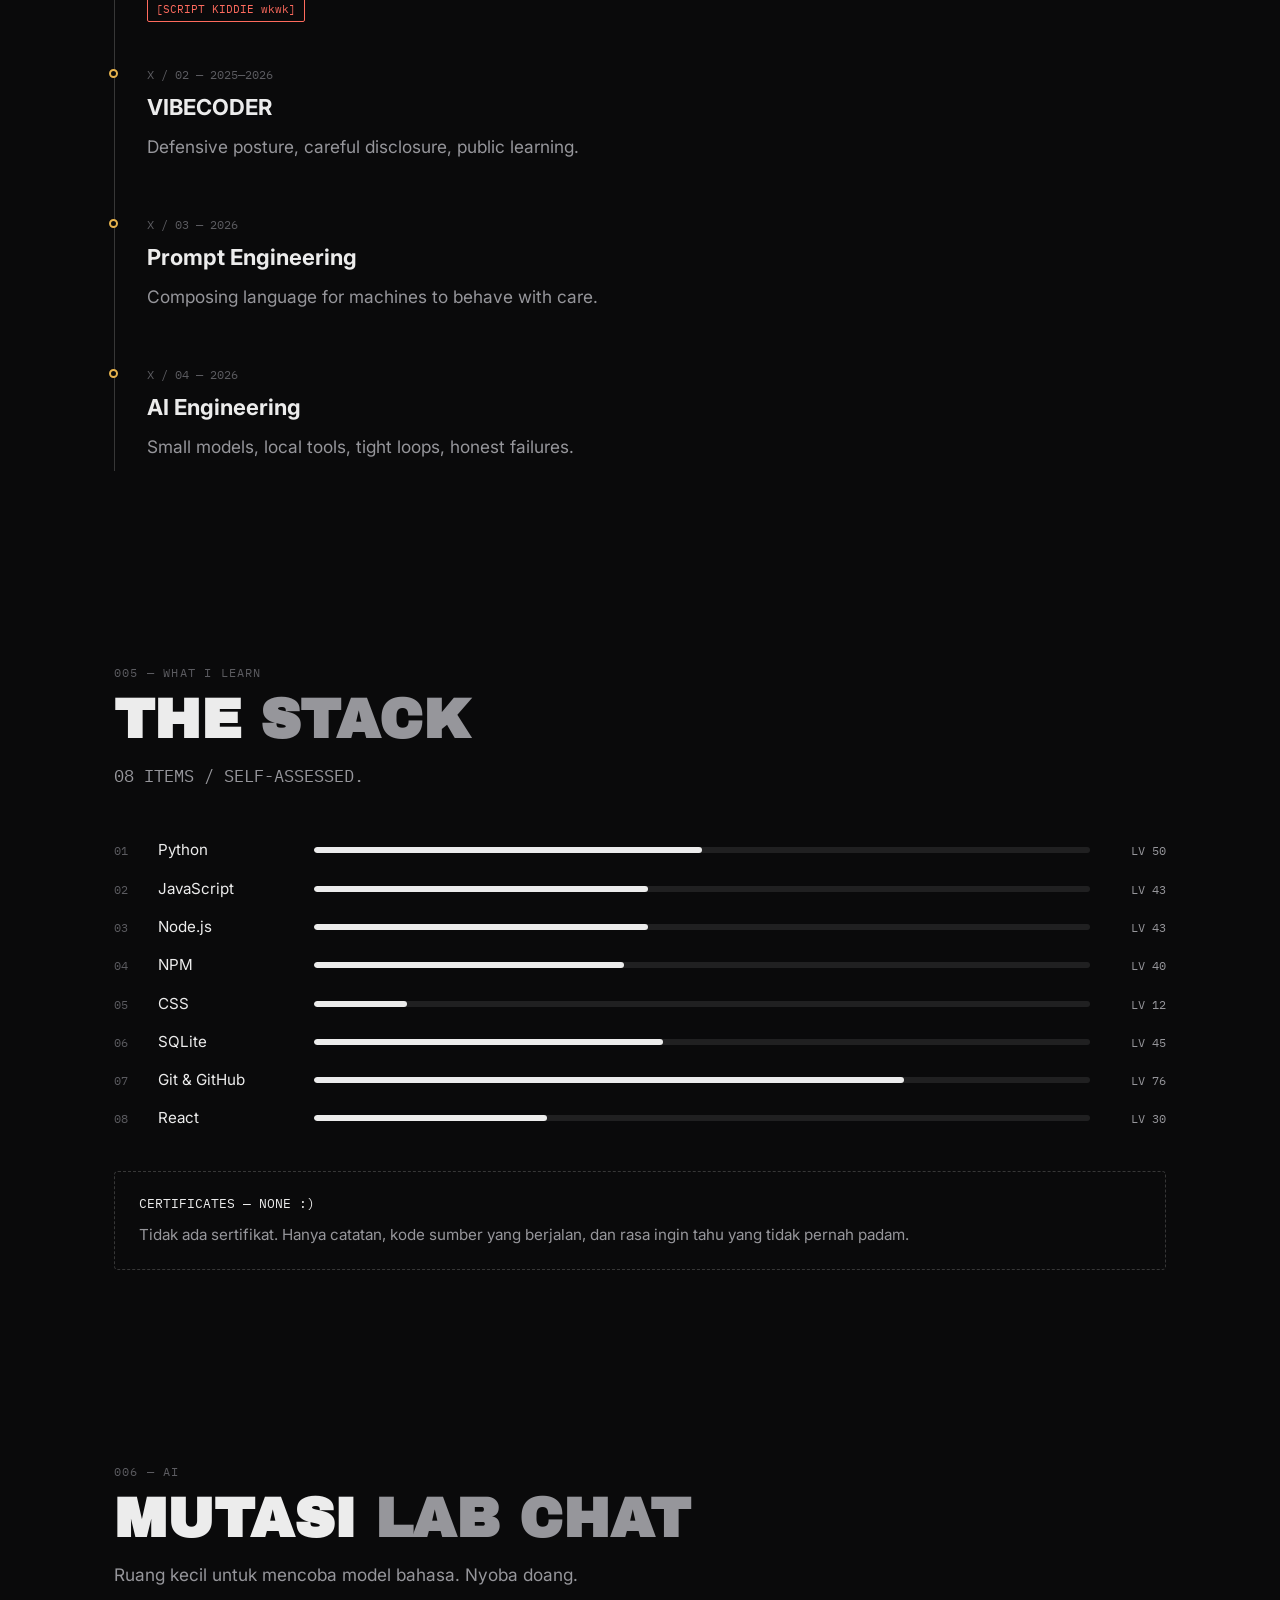
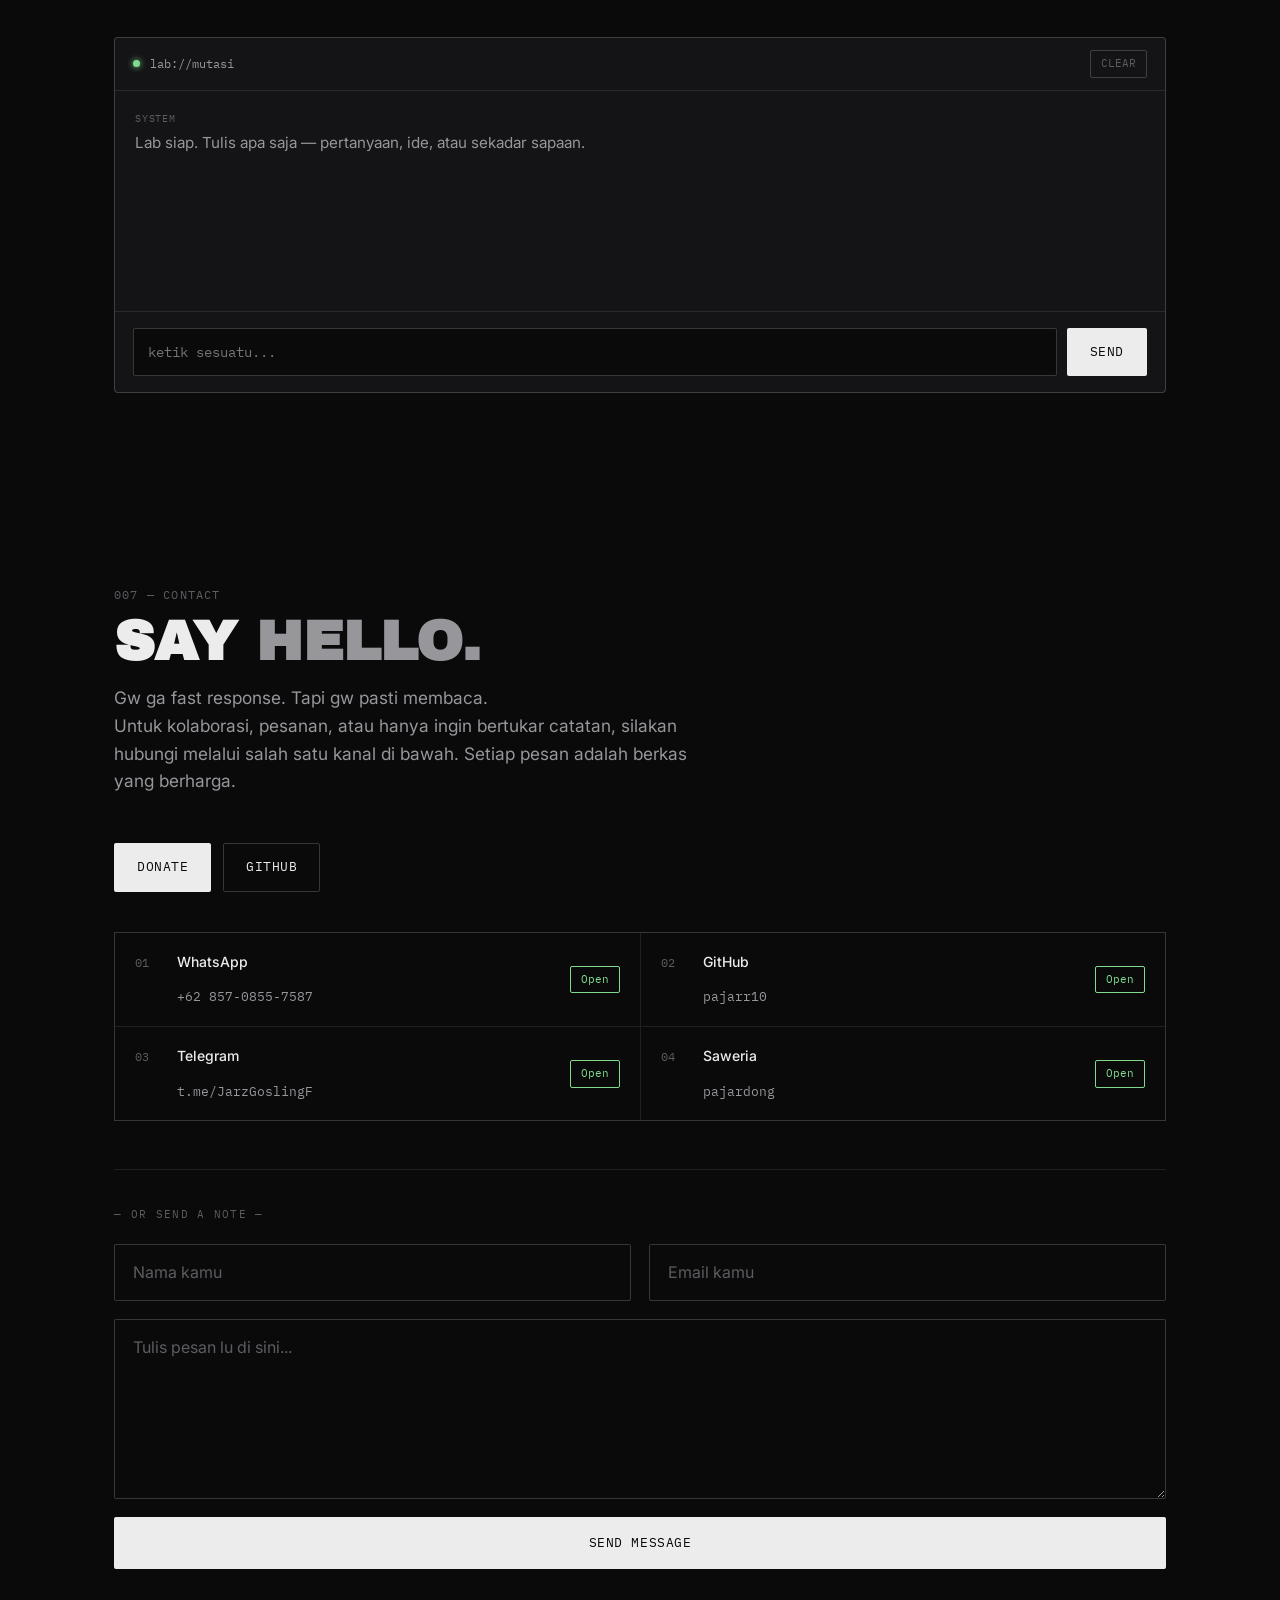
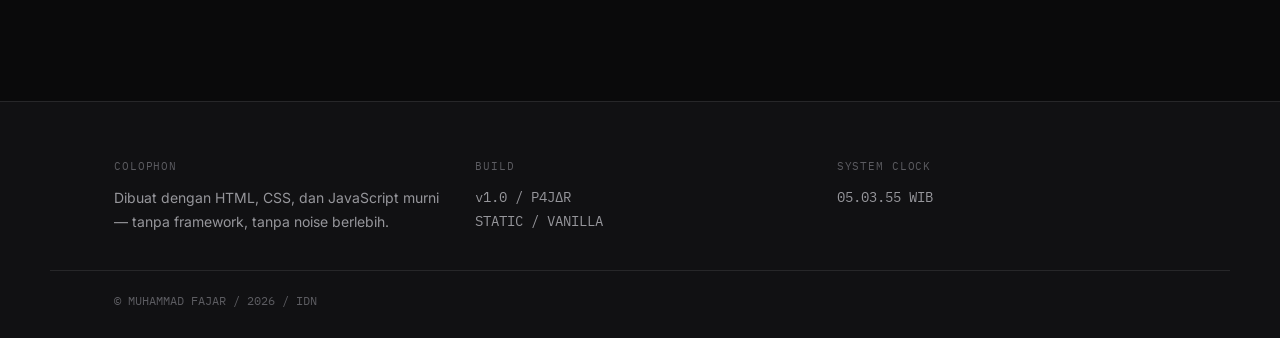
==== commit 955a2a76: "Update index.html" ====
--- a/index.html
+++ b/index.html
@@ -256,14 +256,14 @@
       <div class="bio-layout">
         <div class="bio-card" id="bio-card" data-animate="scale">
           <div class="bio-card-inner">
-            <img class="bio-photo" src="https://www.p4drop.biz.id/pajar/hPa92R.gif" alt="Potret Muhammad Fajar" loading="lazy">
+            <img class="bio-photo" src="https://c.termai.cc/i179/yOCasCR.gif" alt="kimak banyak cocot kau" loading="lazy">
             <p class="bio-card-tag mono">ARTIFACT / 2·1</p>
           </div>
         </div>
 
         <div class="bio-content" data-animate="slide-left">
           <h3 class="bio-title">Saya Bukan <span class="dim">Full-Stack</span> Developer, Bukan Juga Seorang Ahli.</h3>
-          <p class="bio-text">Saya hanyalah seorang pelajar yang memiliki rasa ingin tahu yang besar terhadap dunia teknologi. Saya tertarik pada software development, cybersecurity, dan artificial intelligence. Bagi saya, setiap project adalah kesempatan untuk belajar, bereksperimen, dan terus mengembangkan kemampuan. Saya percaya bahwa proses belajar tidak pernah berhenti, dan dengan konsistensi, rasa ingin tahu, serta kemauan untuk terus berkembang, saya ingin menciptakan sesuatu yang bermanfaat melalui teknologi.</p>
+          <p class="bio-text">saya hanyalah seorang pelajar yang memiliki rasa ingin tahu yang besar terhadap dunia teknologi. Saya tertarik pada software development, cybersecurity, dan artificial intelligence. Bagi saya, setiap project adalah kesempatan untuk belajar, bereksperimen, dan terus mengembangkan kemampuan. Saya percaya bahwa proses belajar tidak pernah berhenti, dan dengan konsistensi, rasa ingin tahu, serta kemauan untuk terus berkembang, saya ingin menciptakan sesuatu yang bermanfaat melalui teknologi.</p>
 
           <dl class="bio-meta">
             <div><dt class="mono">BORN</dt><dd>21 / 04 / 2012</dd></div>
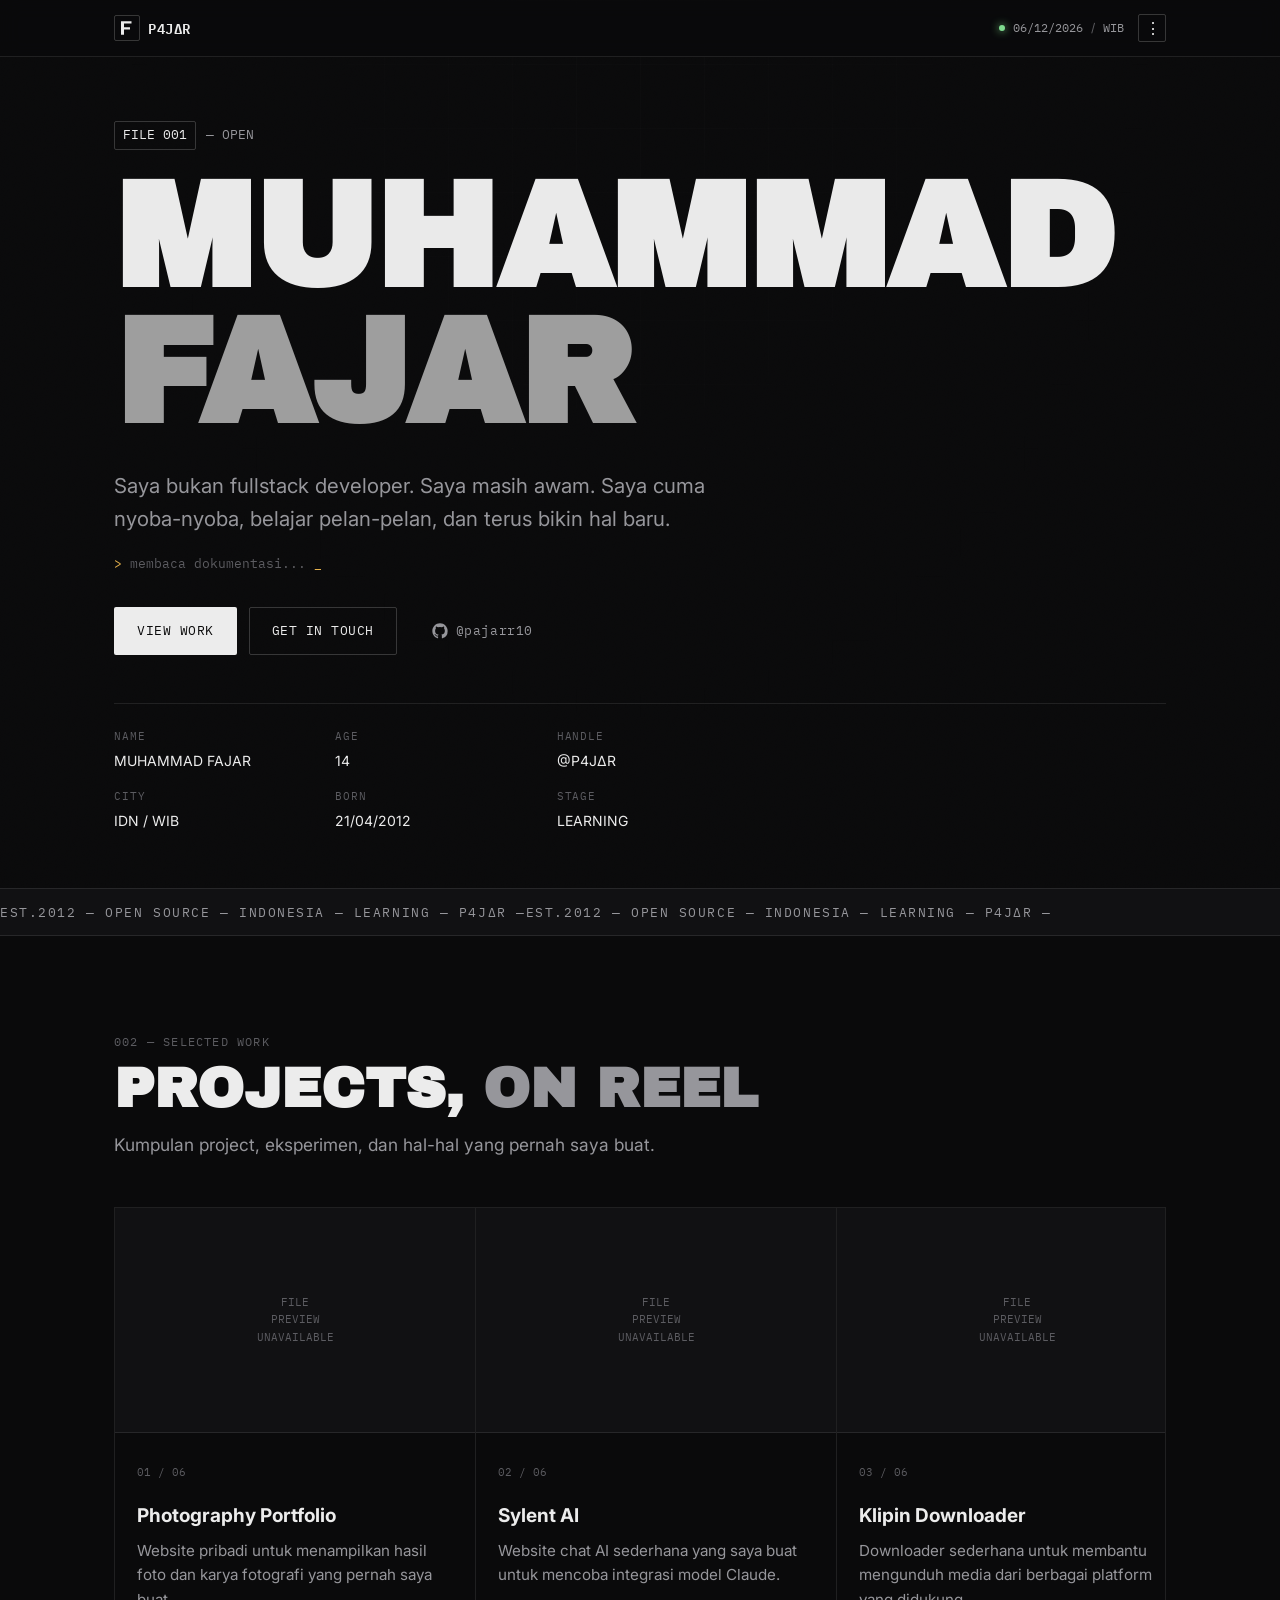
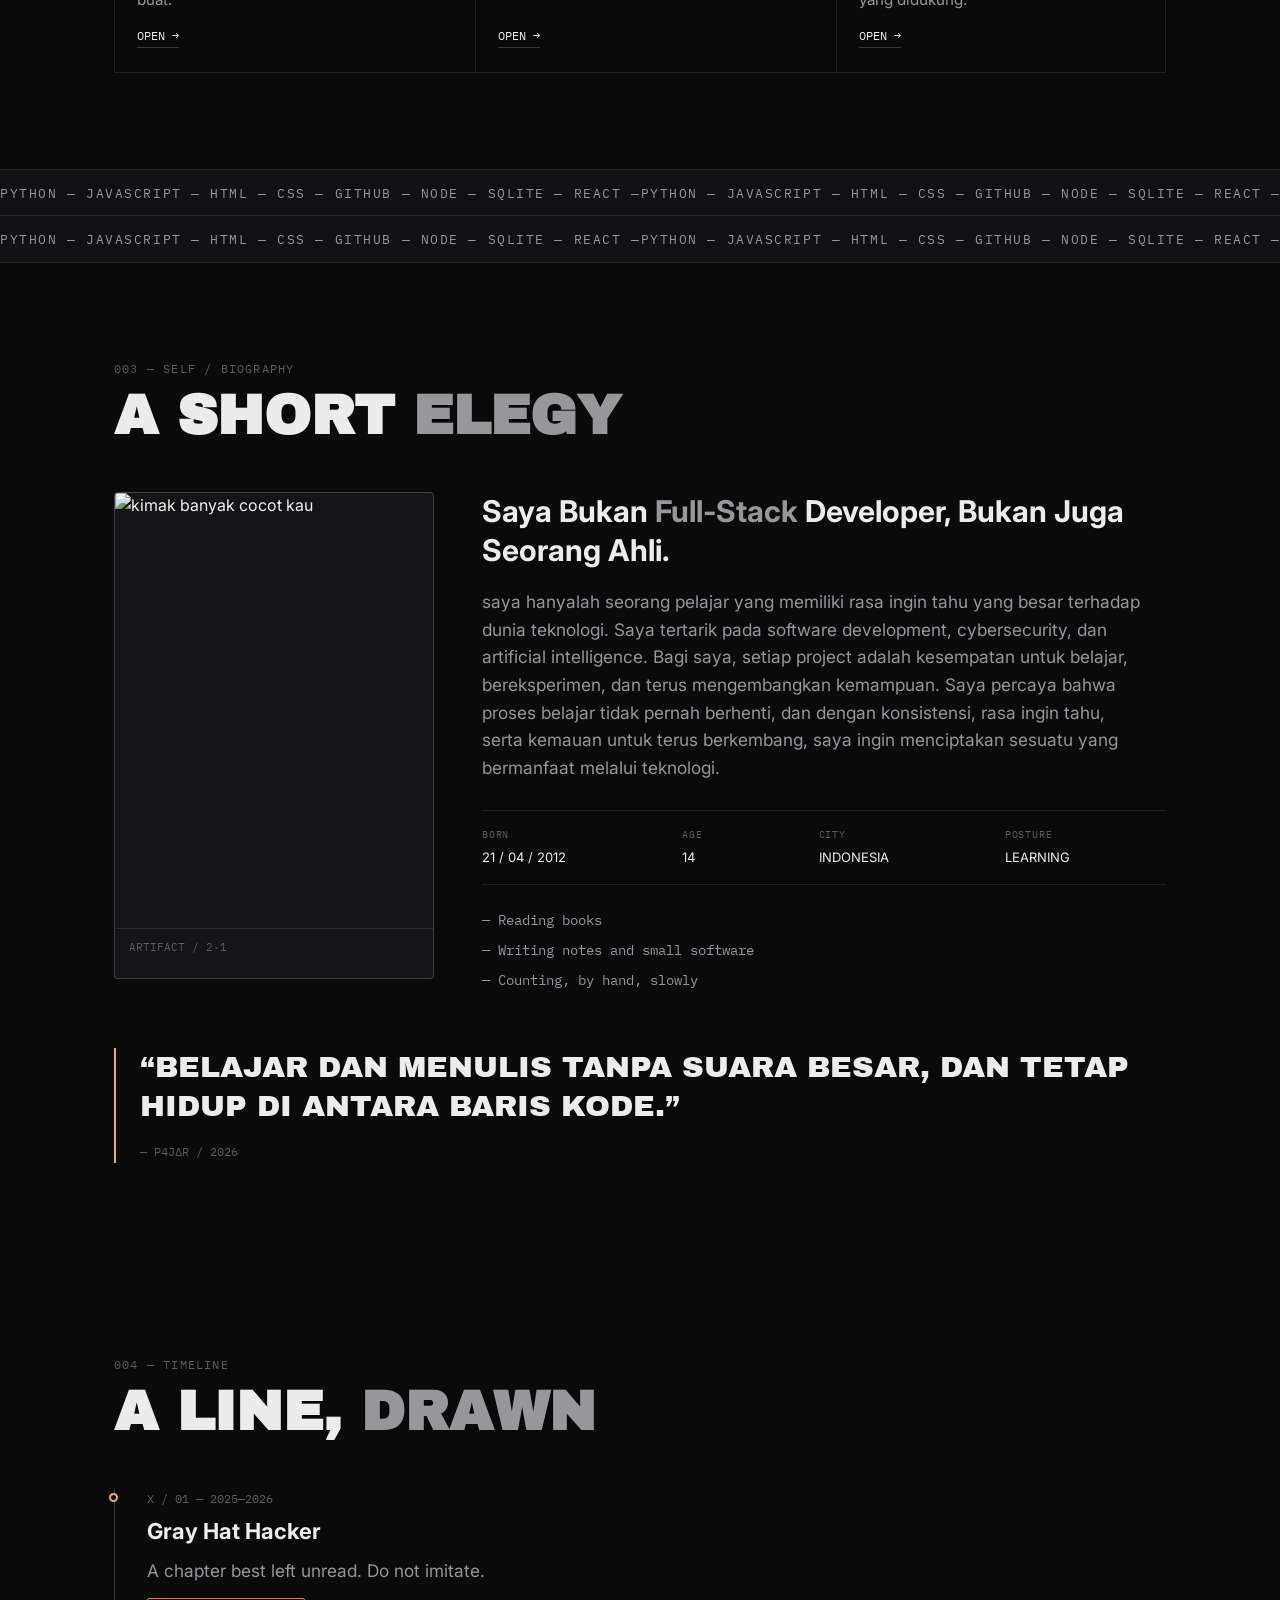
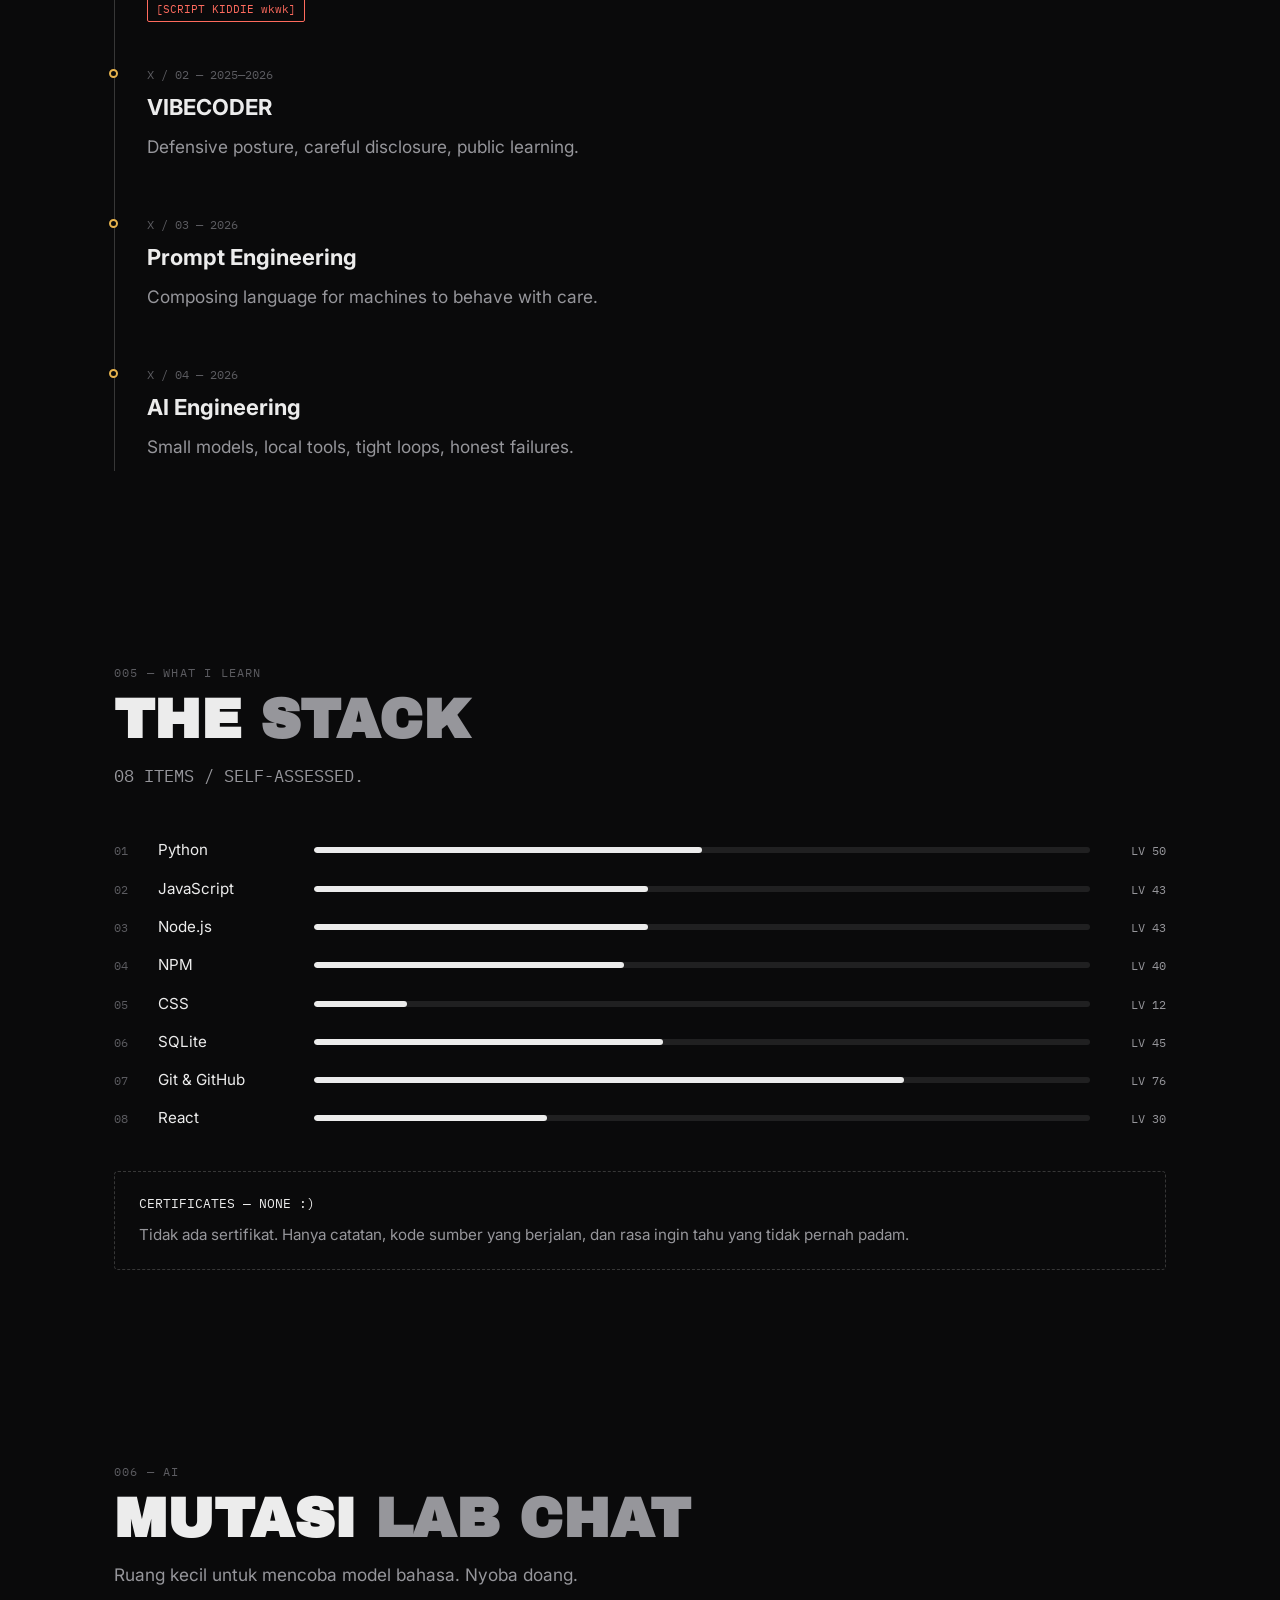
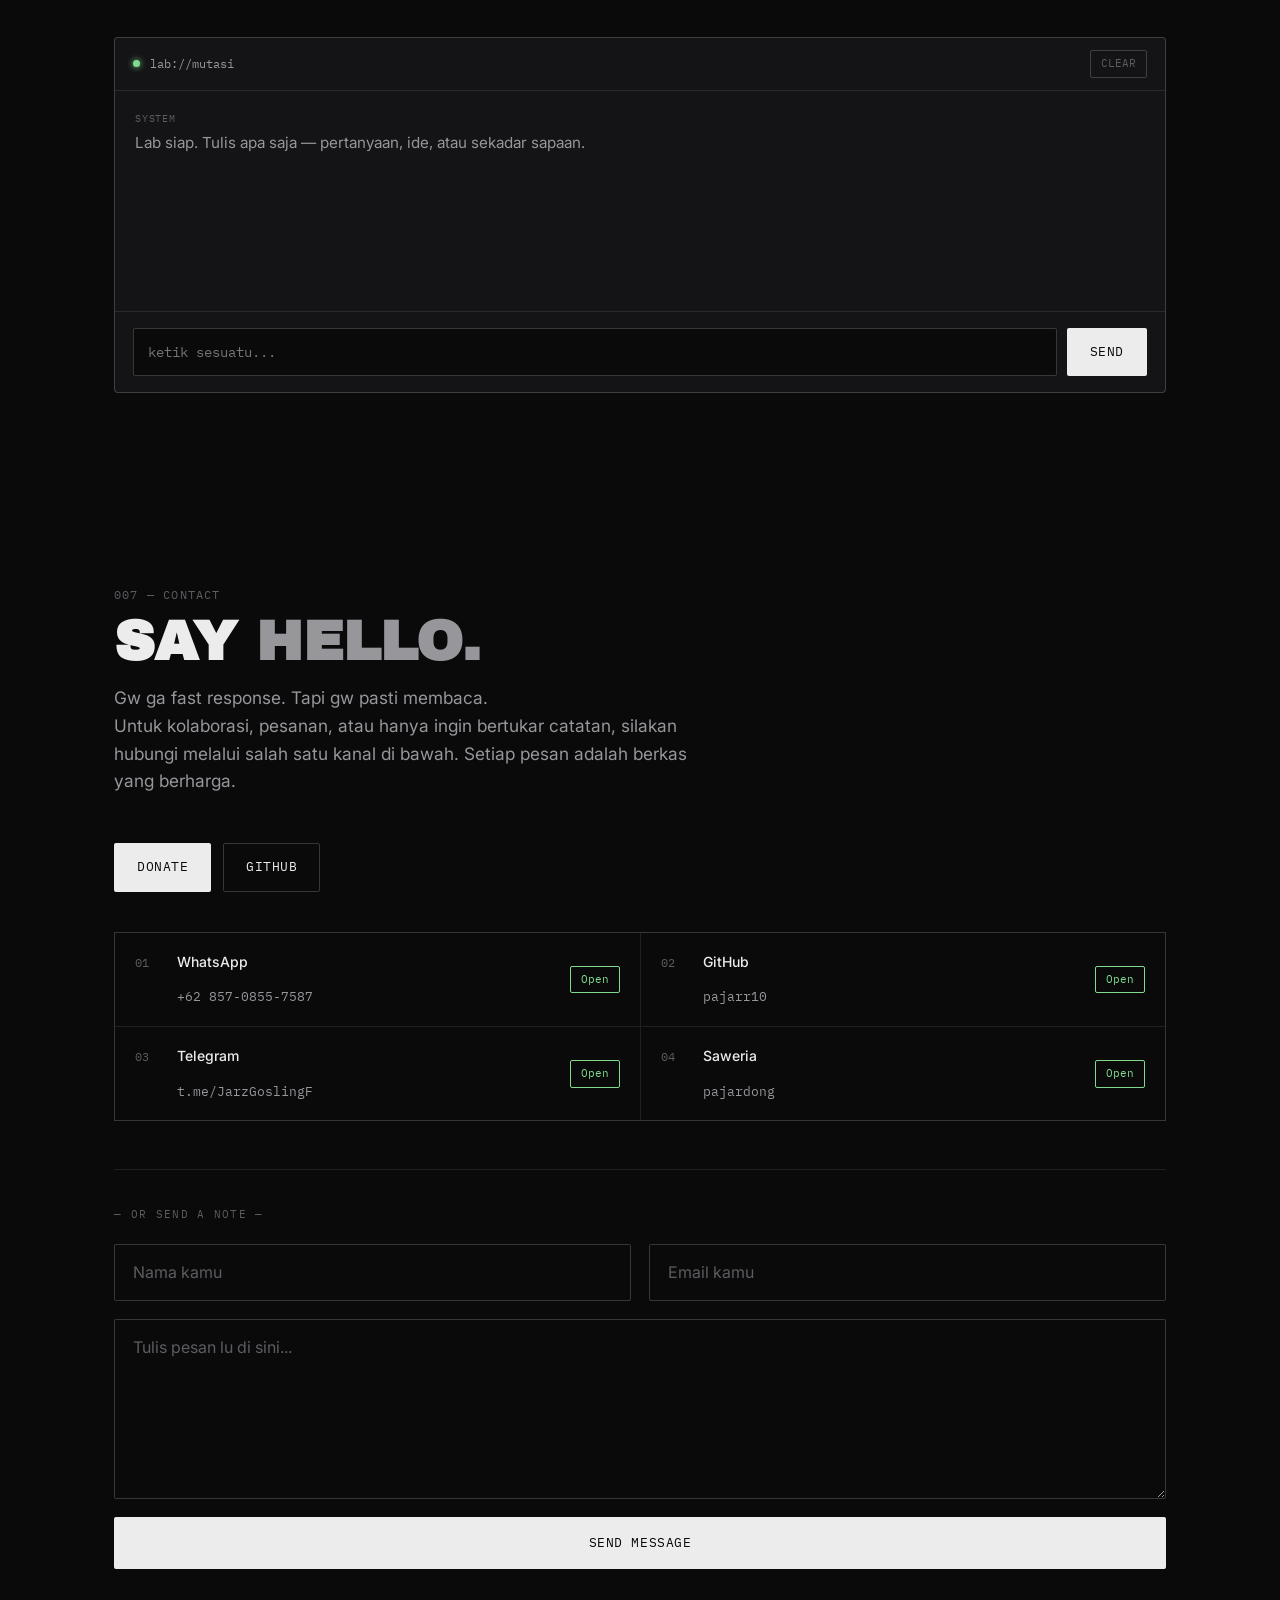
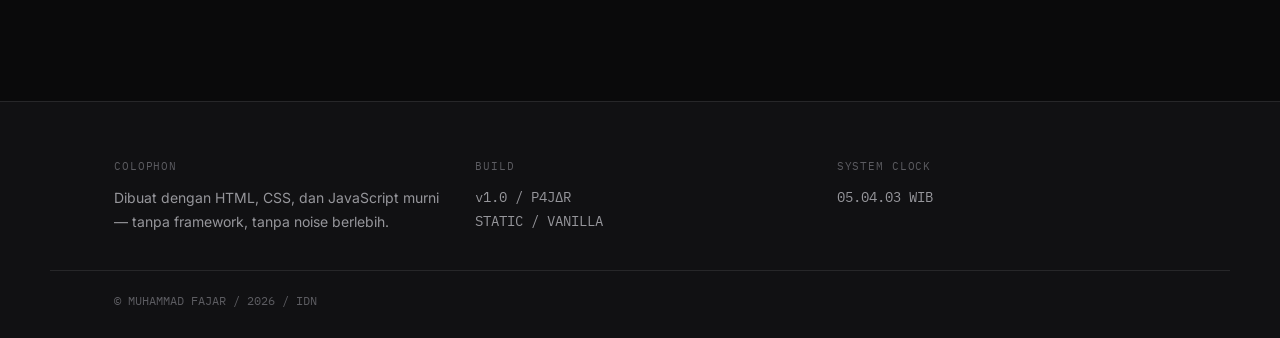
==== commit 7720a57d: "Update index.html" ====
--- a/index.html
+++ b/index.html
@@ -4,7 +4,7 @@
 <meta charset="UTF-8">
 <meta name="viewport" content="width=device-width, initial-scale=1.0">
 <title>P4J∆R — Muhammad Fajar / File Pribadi</title>
-<meta name="description" content="Portofolio pribadi Muhammad Fajar (P4J∆R) pelajar yang belajar software development, cybersecurity, dan AI engineering. Arsip proyek, catatan, dan eksperimen.">
+<meta name="description" content="Portofolio pribadi Muhammad Fajar (P4J∆R) pelajar yang belajar software development, cybersecurity, dan AI engineering. Arsip proyek, catatan, dan eksperimen. P4J∆R HACKER heker ">
 <meta name="theme-color" content="#0a0a0b">
 <link rel="canonical" href="https://pajar.biz.id/">
 
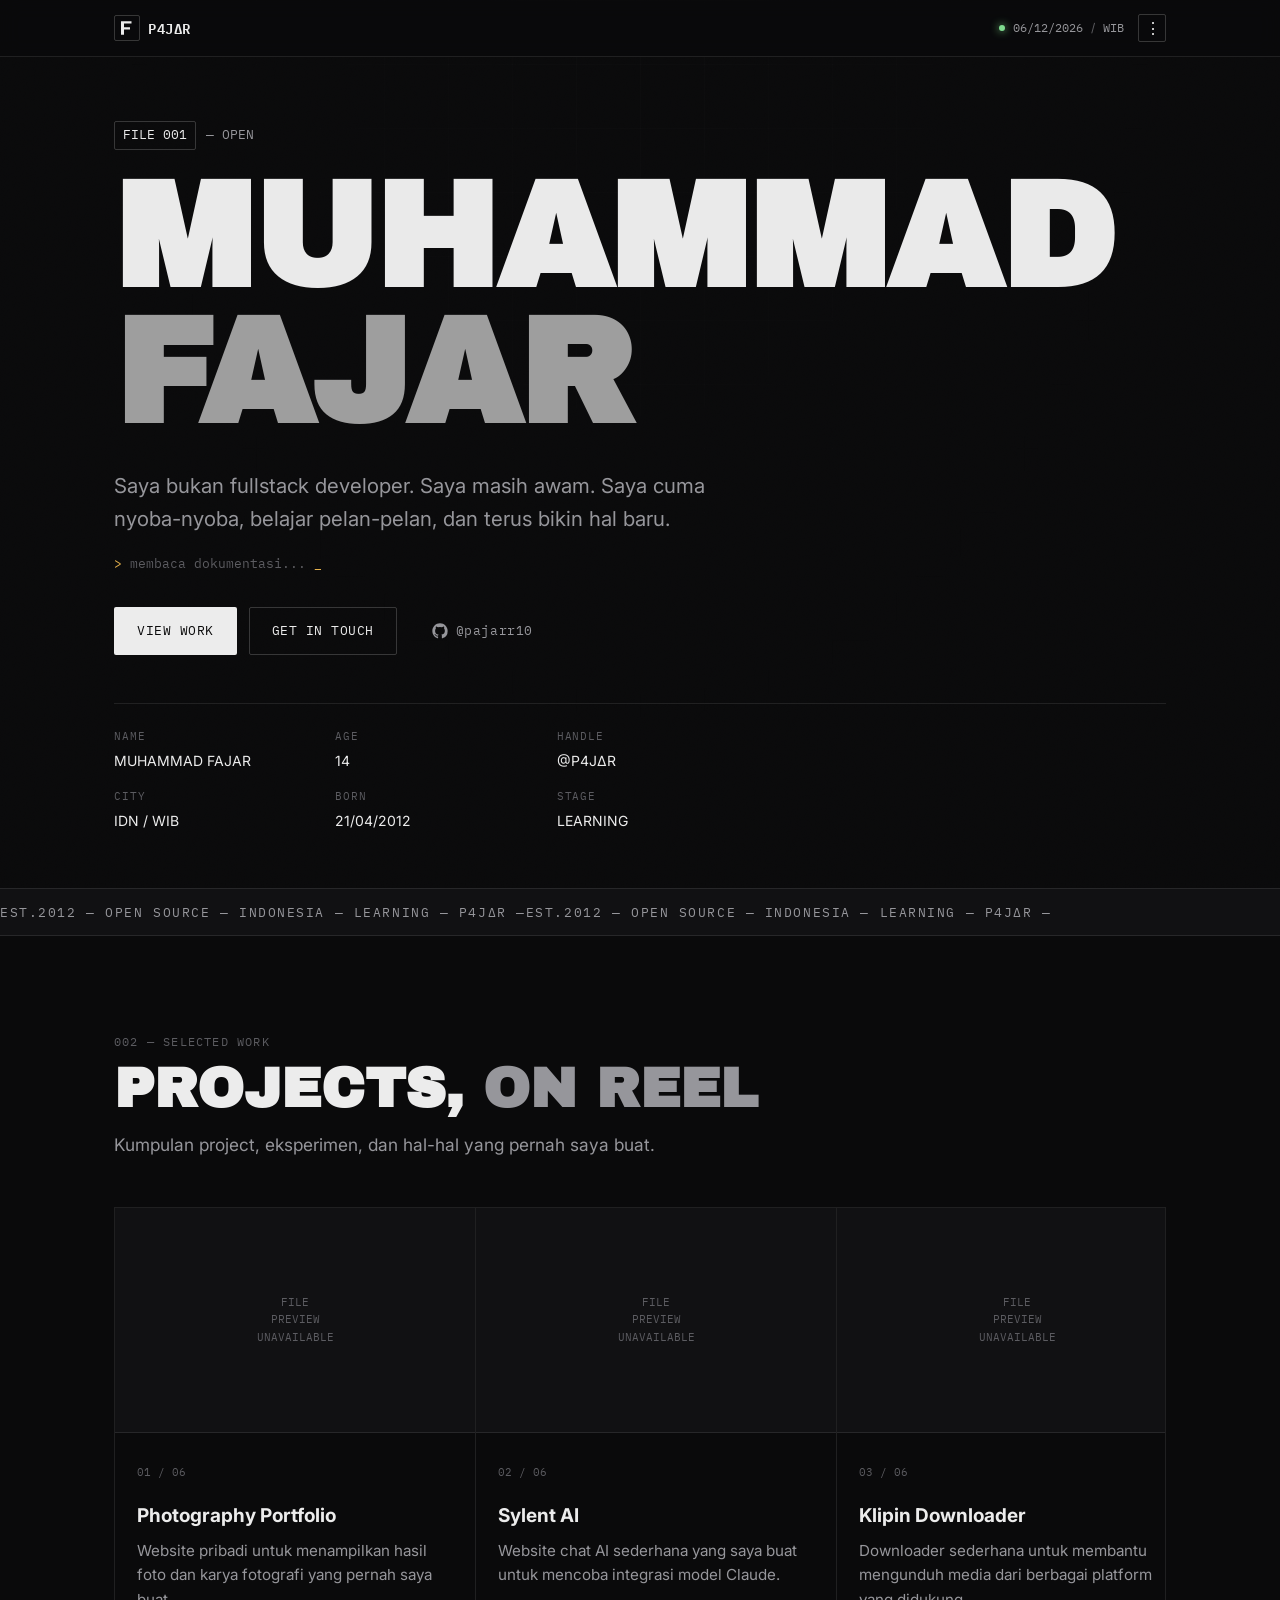
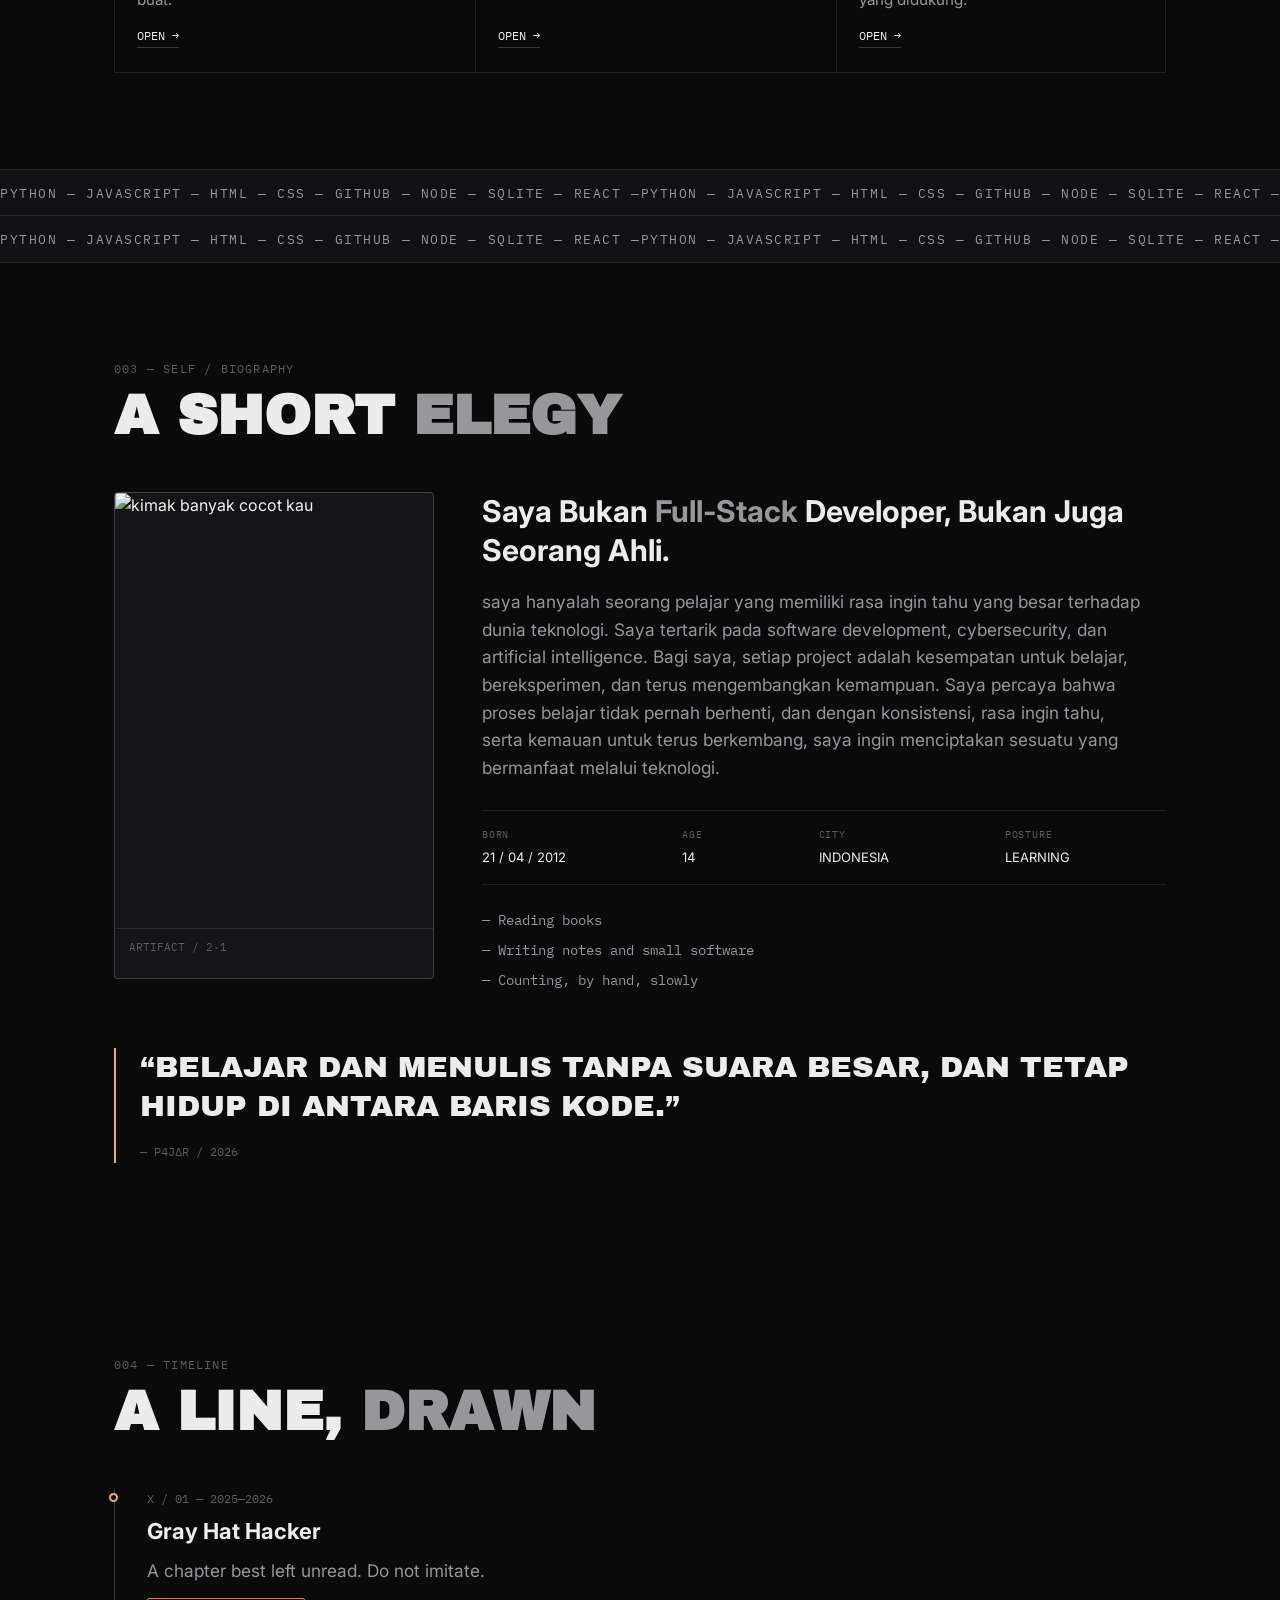
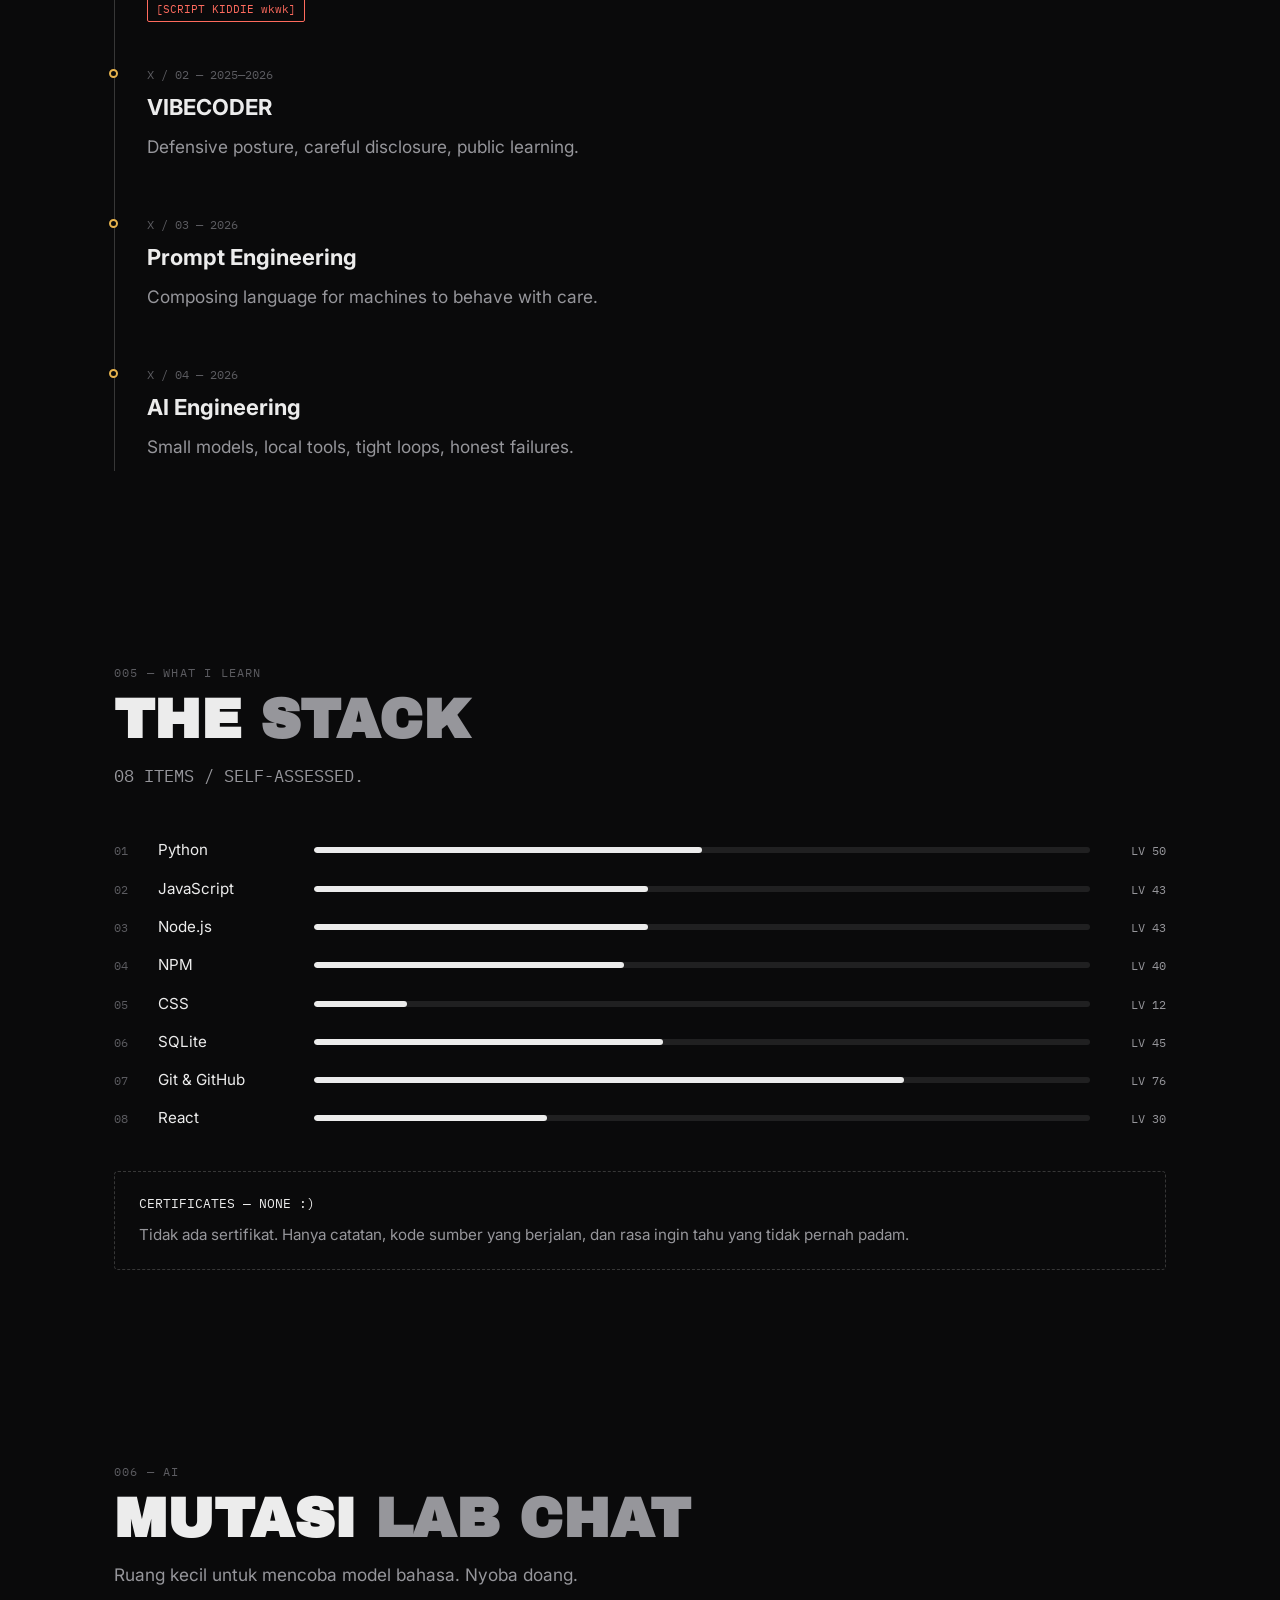
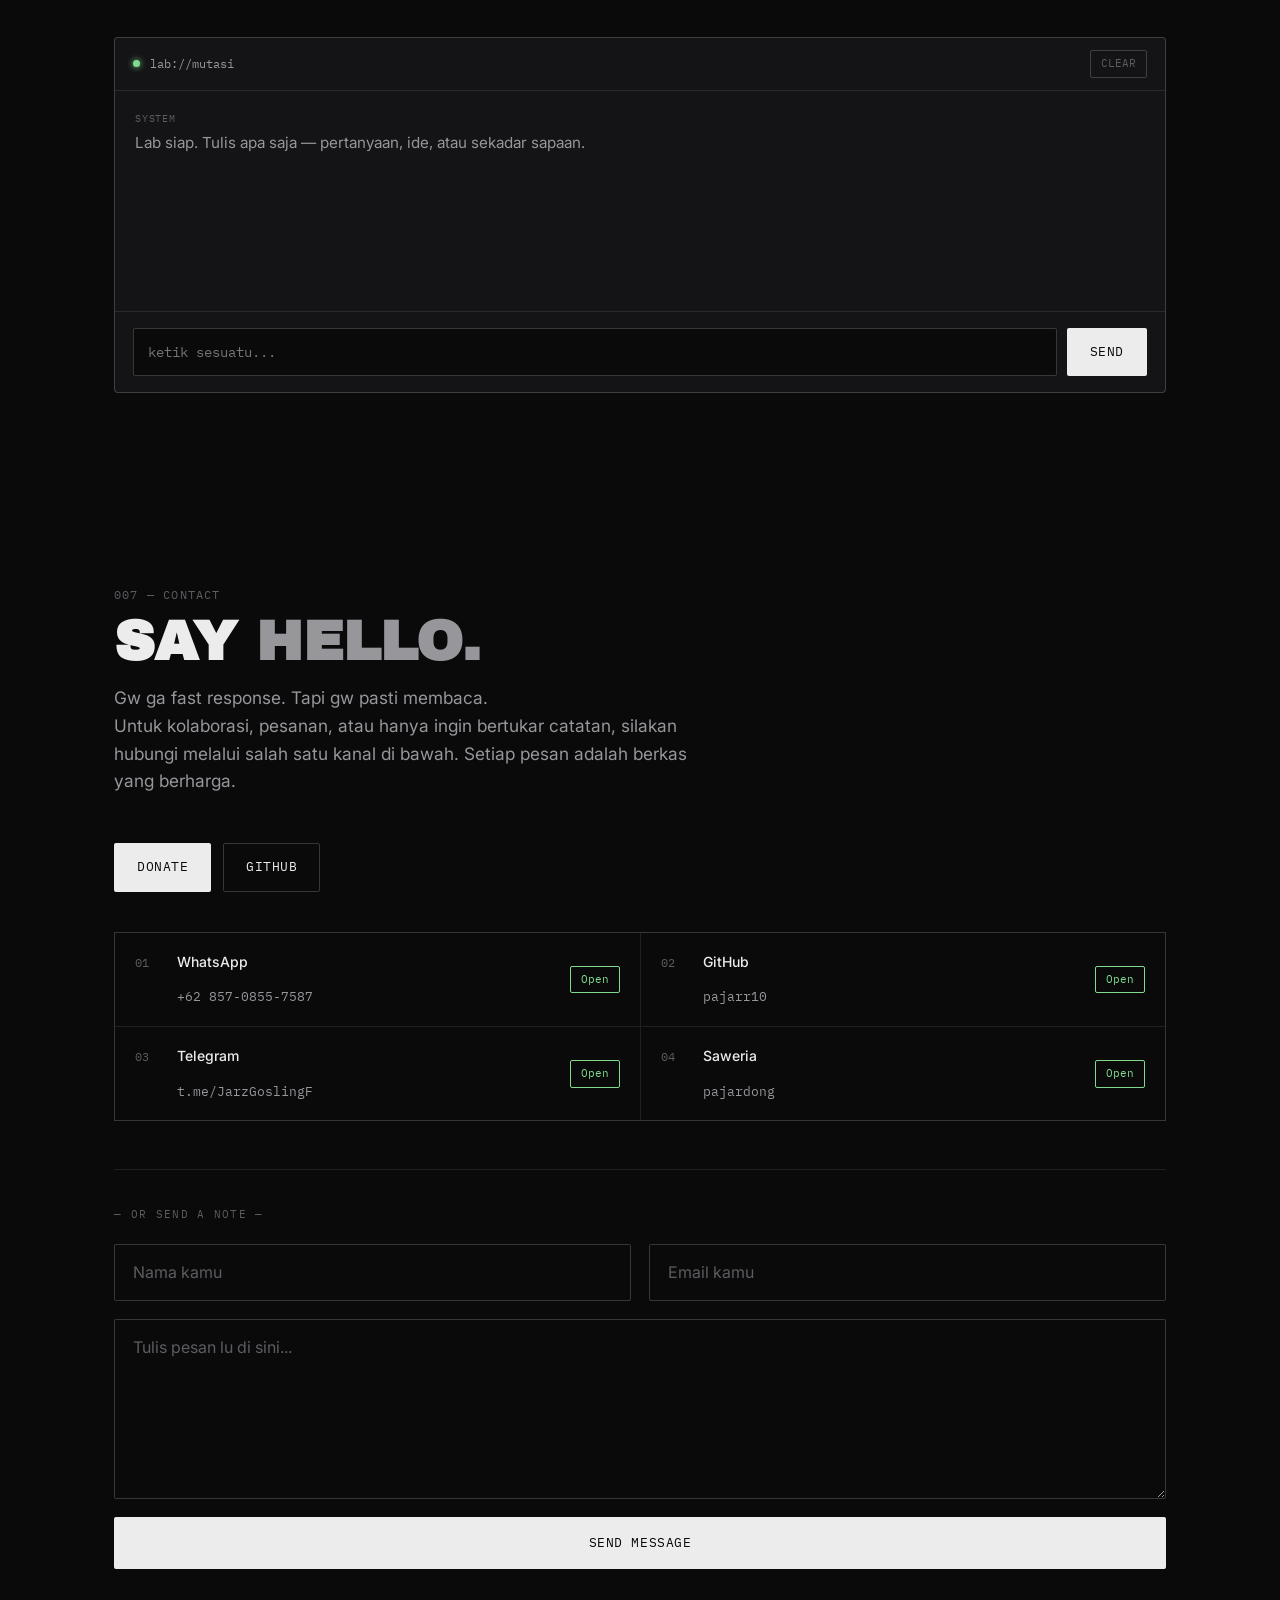
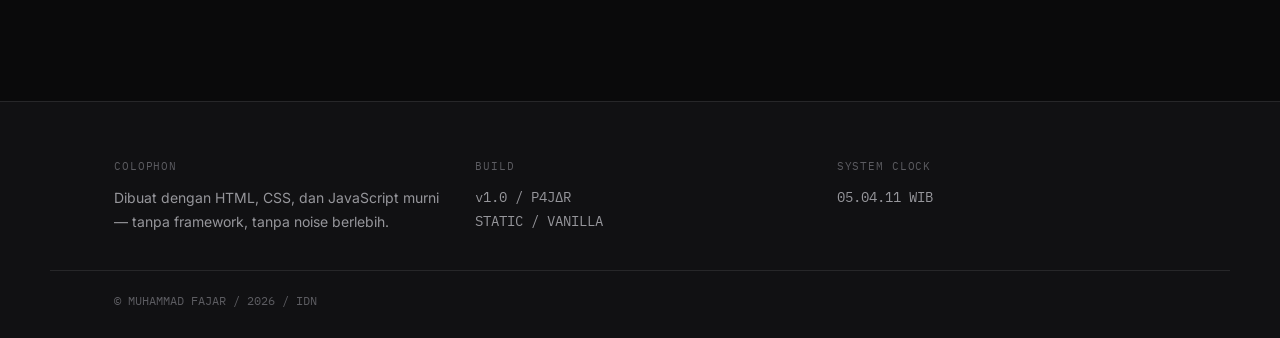
==== commit bd2a9847: "Update index.html" ====
--- a/index.html
+++ b/index.html
@@ -3,7 +3,7 @@
 <head>
 <meta charset="UTF-8">
 <meta name="viewport" content="width=device-width, initial-scale=1.0">
-<title>P4J∆R — Muhammad Fajar / File Pribadi</title>
+<title>P4J∆R — Cybersec / File Pribadi</title>
 <meta name="description" content="Portofolio pribadi Muhammad Fajar (P4J∆R) pelajar yang belajar software development, cybersecurity, dan AI engineering. Arsip proyek, catatan, dan eksperimen. P4J∆R HACKER heker ">
 <meta name="theme-color" content="#0a0a0b">
 <link rel="canonical" href="https://pajar.biz.id/">
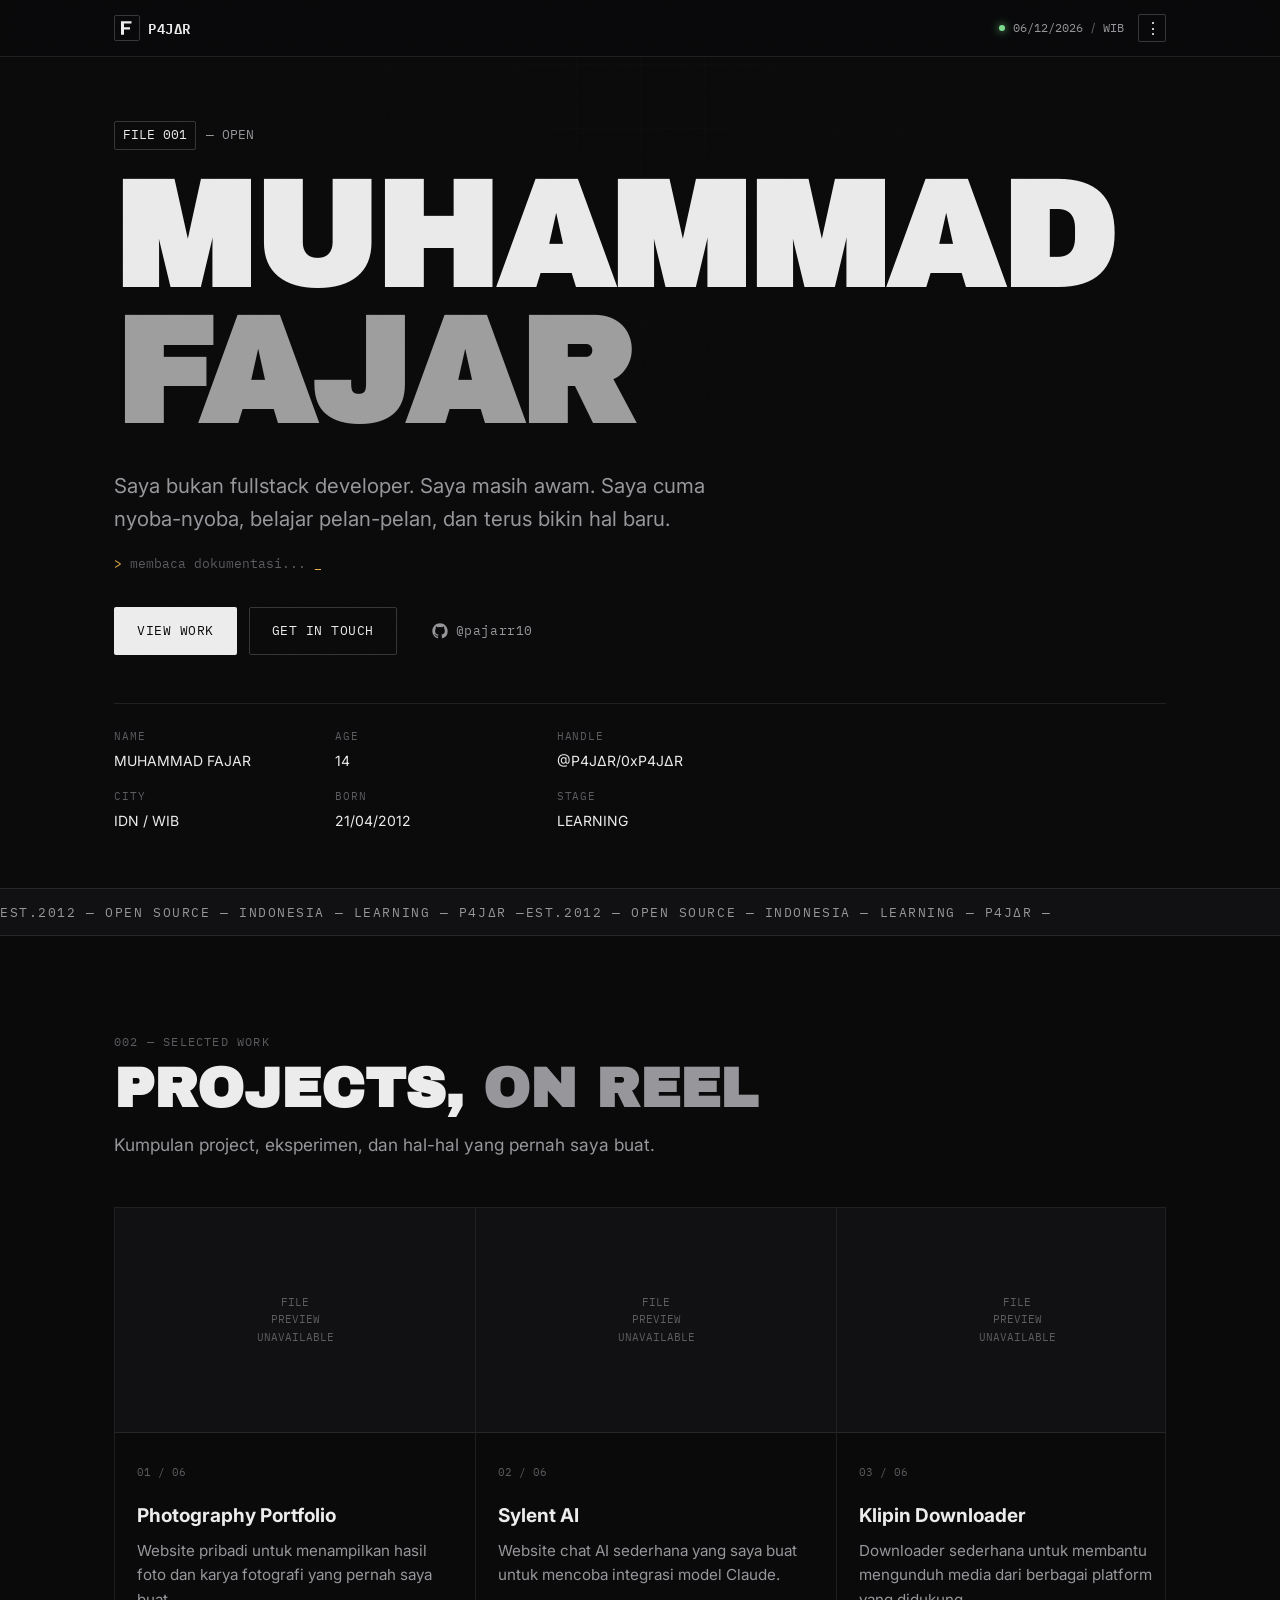
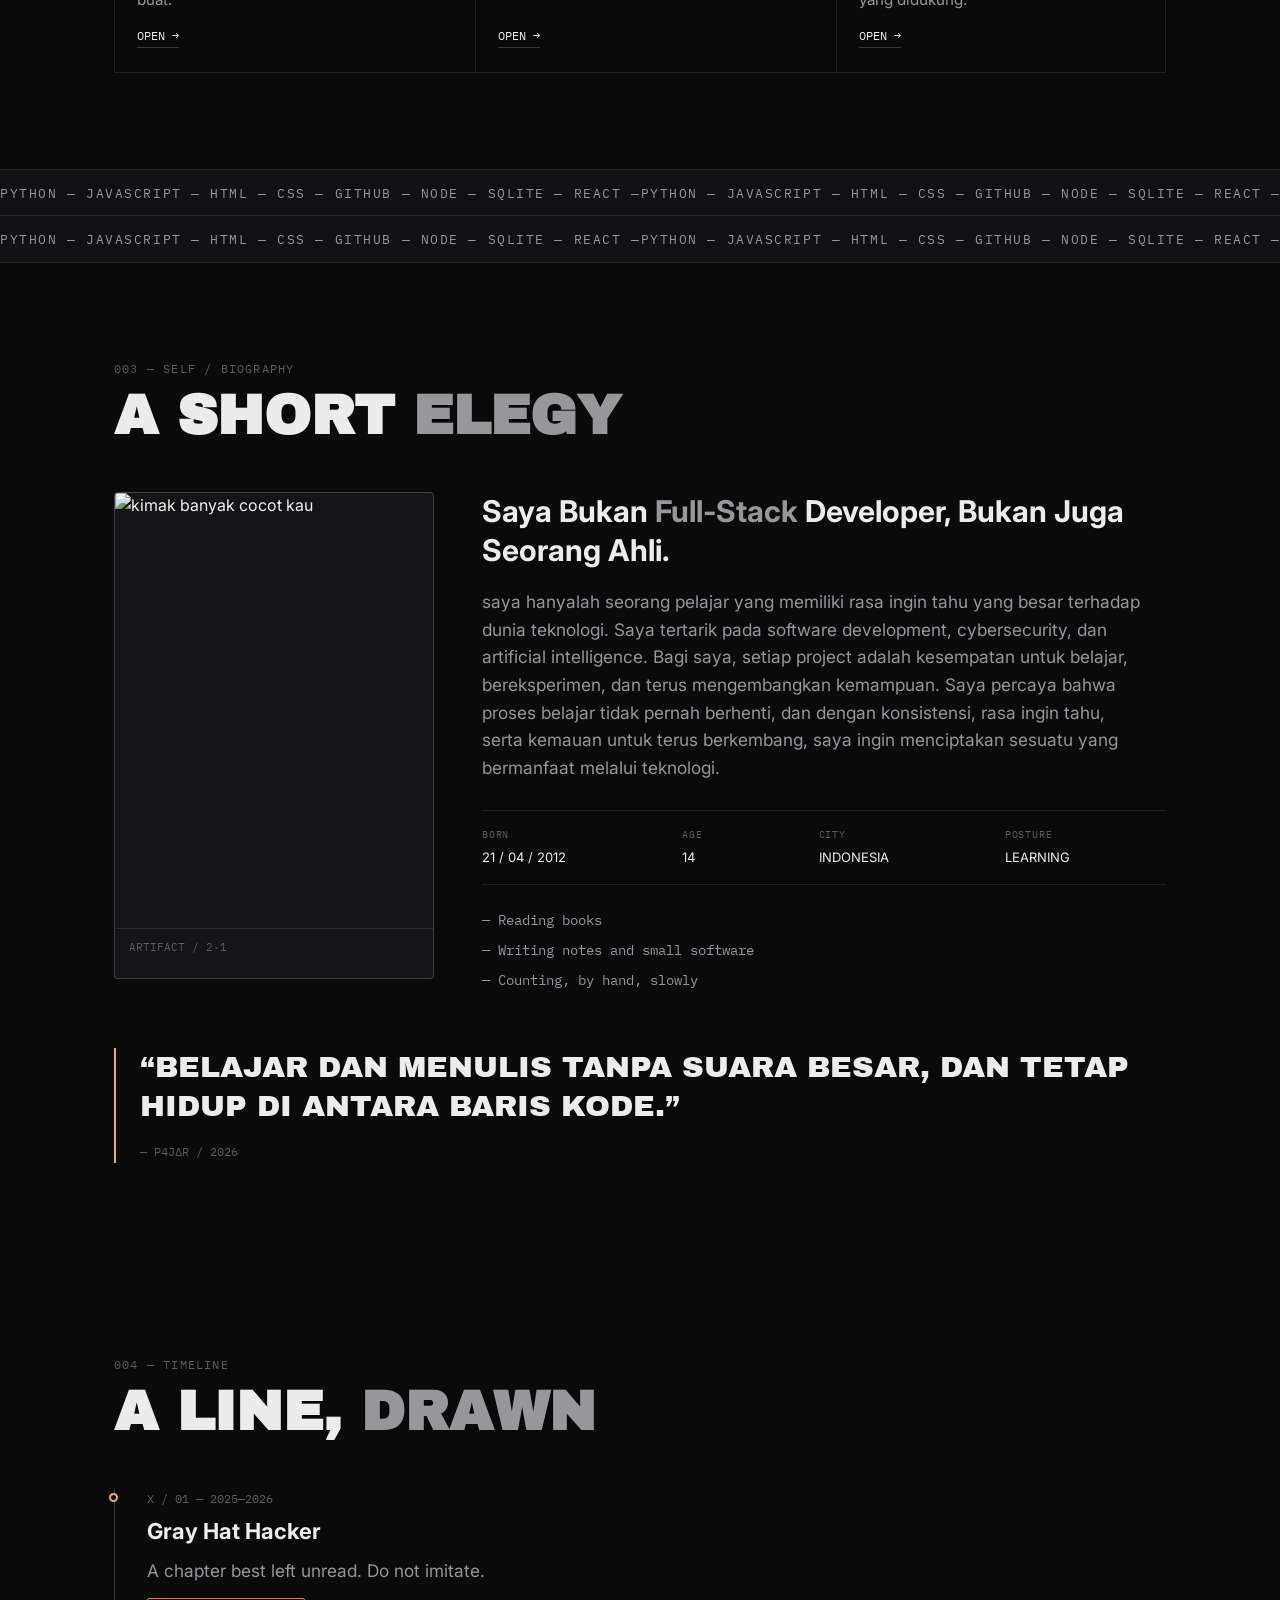
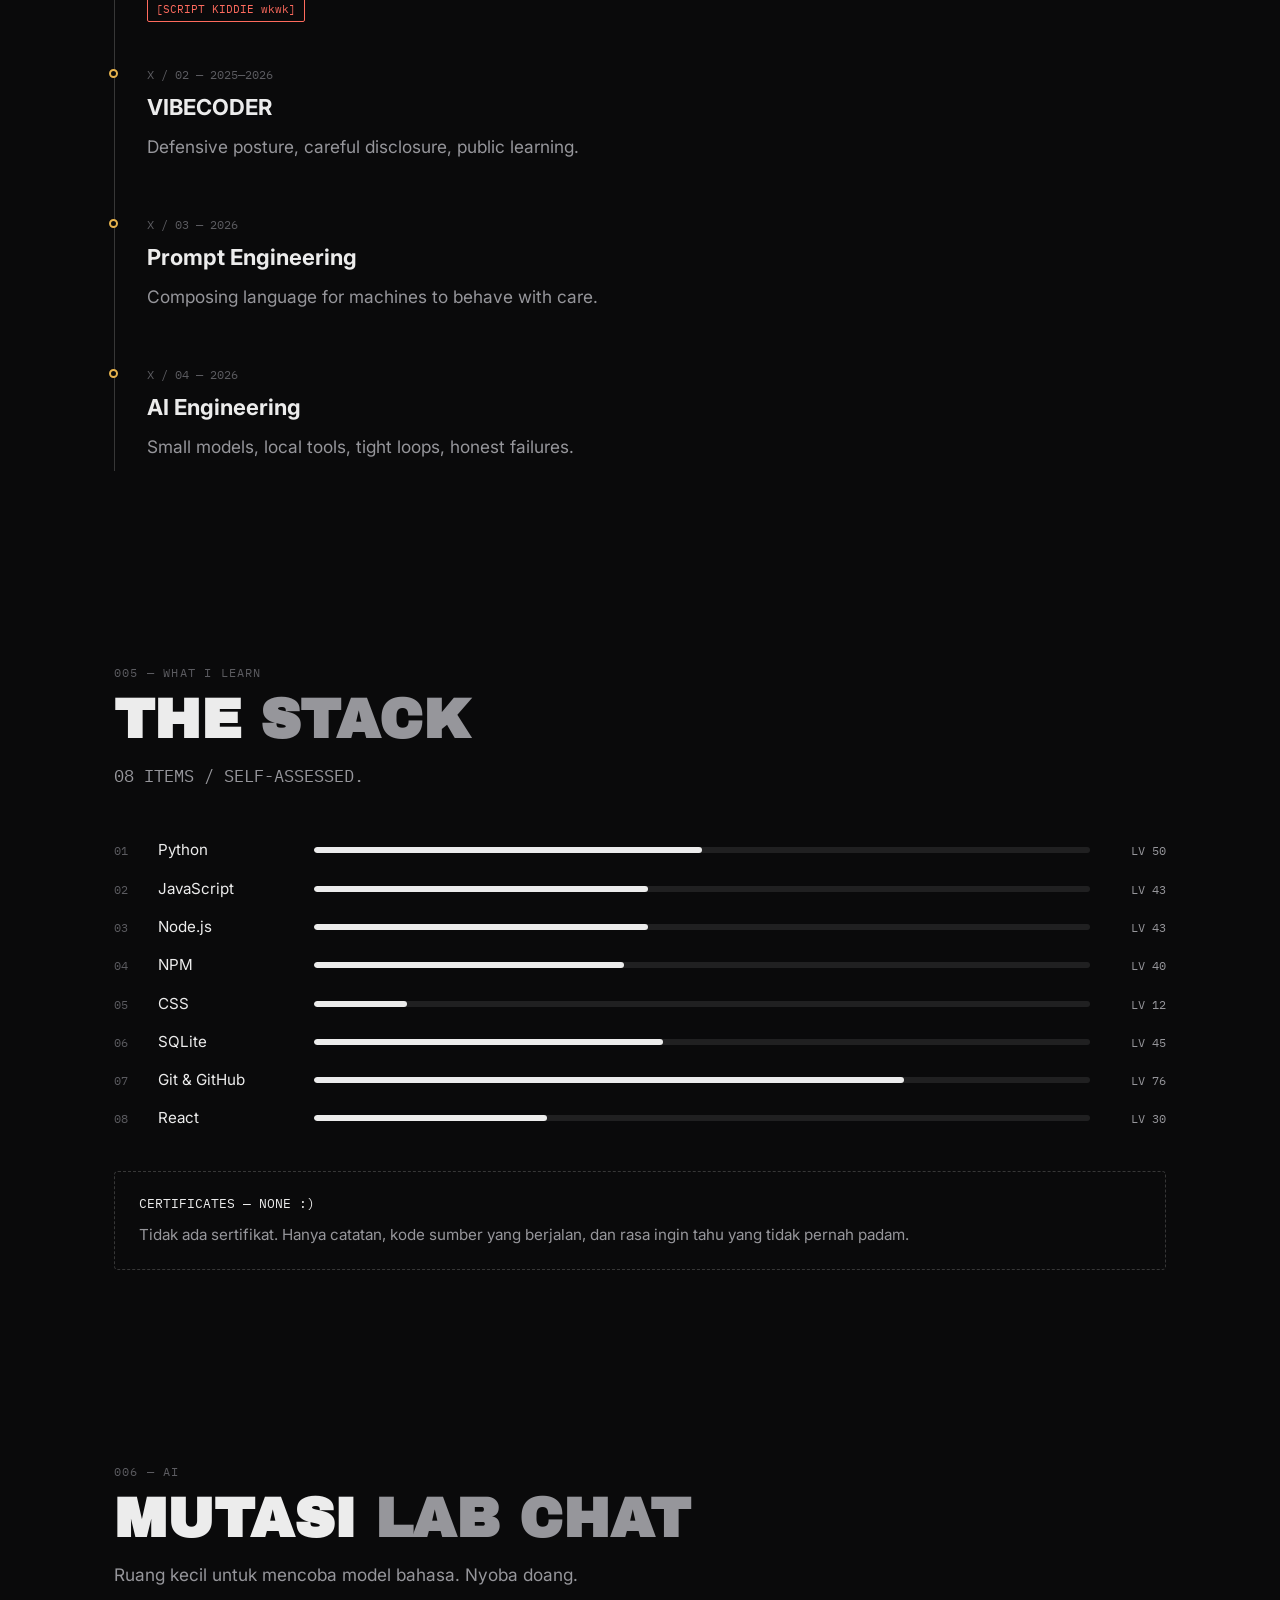
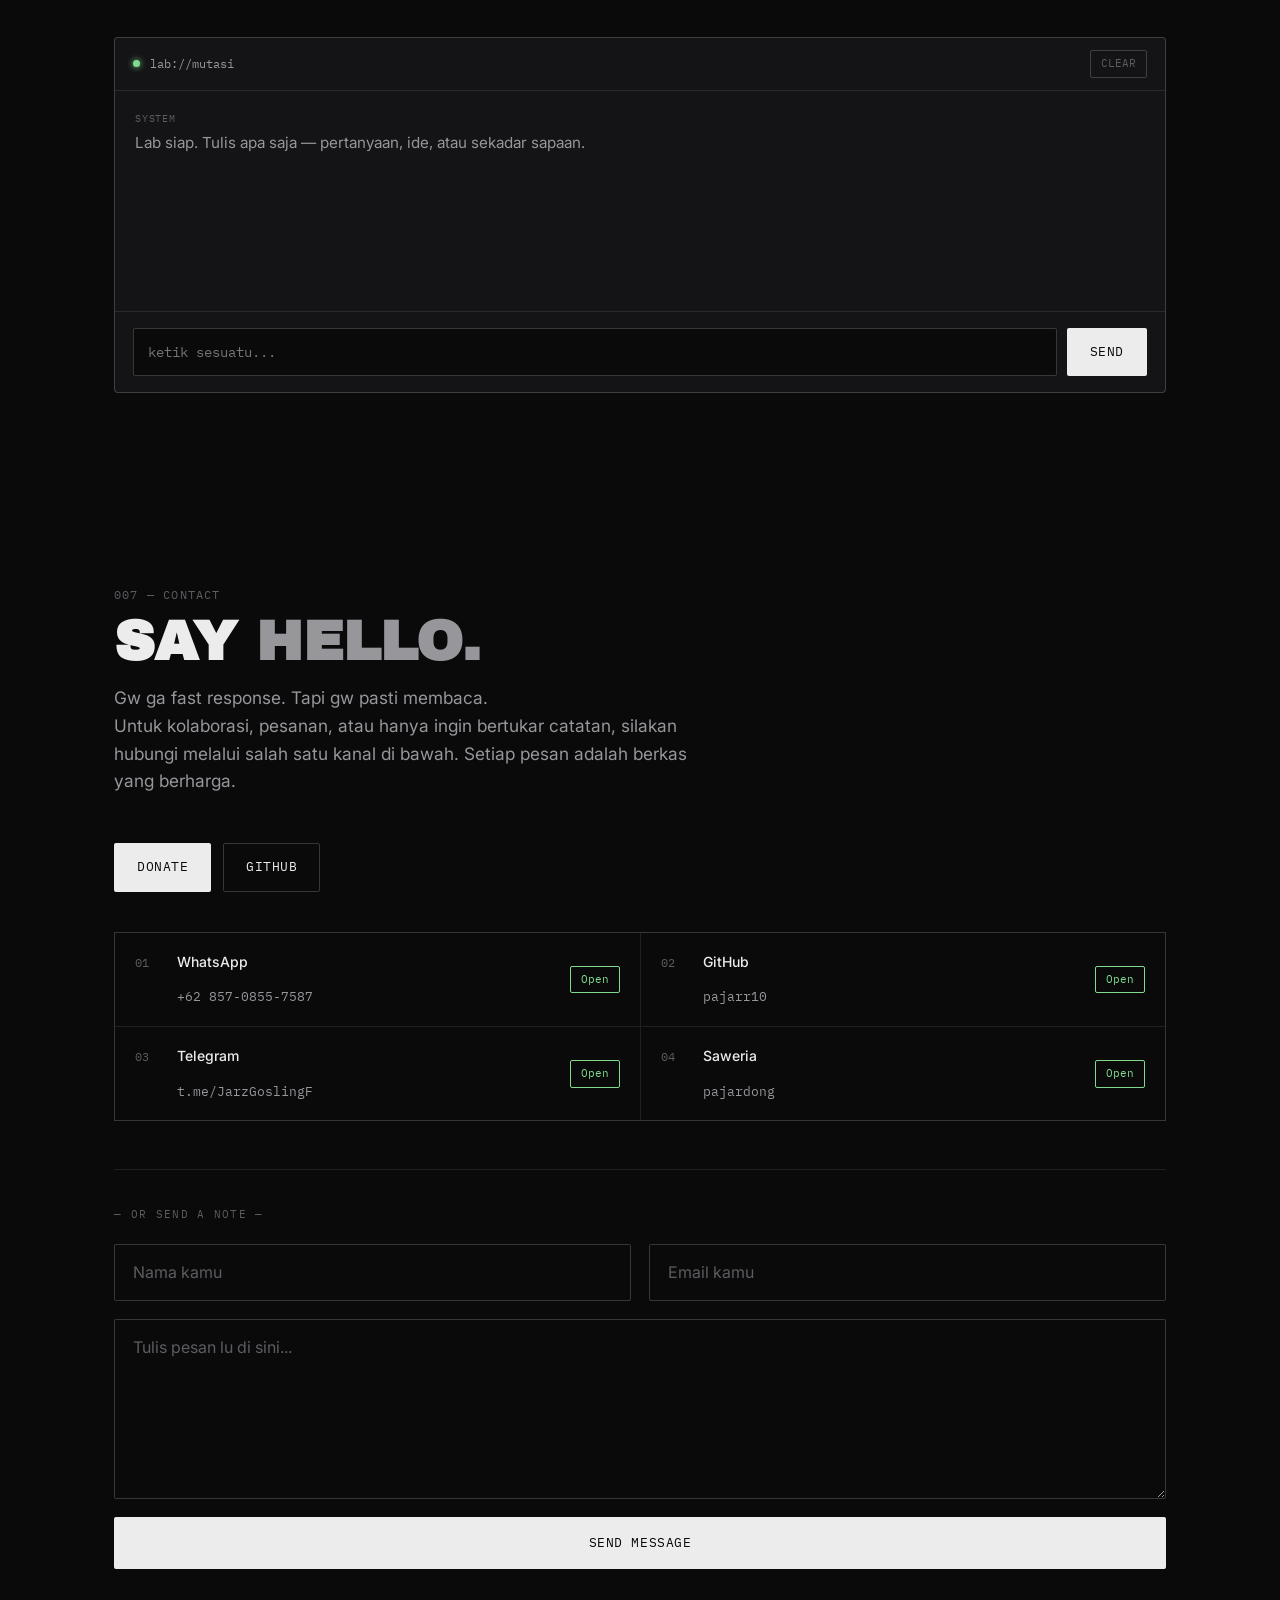
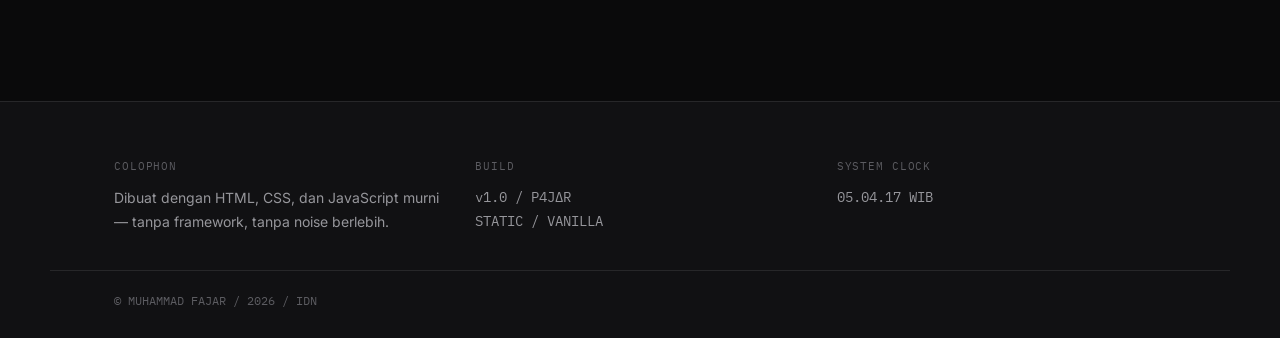
==== commit 800e604b: "Update index.html" ====
--- a/index.html
+++ b/index.html
@@ -3,13 +3,13 @@
 <head>
 <meta charset="UTF-8">
 <meta name="viewport" content="width=device-width, initial-scale=1.0">
-<title>P4J∆R — Cybersec / File Pribadi</title>
+<title>0xP4J∆R — Cybersec / File Pribadi</title>
 <meta name="description" content="Portofolio pribadi Muhammad Fajar (P4J∆R) pelajar yang belajar software development, cybersecurity, dan AI engineering. Arsip proyek, catatan, dan eksperimen. P4J∆R HACKER heker ">
 <meta name="theme-color" content="#0a0a0b">
 <link rel="canonical" href="https://pajar.biz.id/">
 
 <meta property="og:type" content="profile">
-<meta property="og:title" content="P4J∆R — Muhammad Fajar">
+<meta property="og:title" content="0xP4J∆R — Muhammad Fajar">
 <meta property="og:description" content="Pelajar. Belajar software development, cybersecurity, dan AI engineering pelan-pelan.">
 <meta property="og:url" content="https://pajar.biz.id/">
 <meta property="og:locale" content="id_ID">
@@ -46,7 +46,7 @@
 
 <div id="loader" aria-hidden="true">
   <div class="loader-mark mono">F</div>
-  <p class="loader-word">P4J∆R</p>
+  <p class="loader-word">0xP4J∆R</p>
   <p class="loader-status mono" id="loader-status">WAIT GUYSS...</p>
   <div class="loader-bar"></div>
 </div>
@@ -122,7 +122,7 @@
         <dl class="meta-panel" aria-label="Data profil">
           <div class="meta-row"><dt class="mono">NAME</dt><dd>MUHAMMAD FAJAR</dd></div>
           <div class="meta-row"><dt class="mono">AGE</dt><dd>14</dd></div>
-          <div class="meta-row"><dt class="mono">HANDLE</dt><dd>@P4J∆R</dd></div>
+          <div class="meta-row"><dt class="mono">HANDLE</dt><dd>@P4J∆R/0xP4J∆R</dd></div>
           <div class="meta-row"><dt class="mono">CITY</dt><dd>IDN / WIB</dd></div>
           <div class="meta-row"><dt class="mono">BORN</dt><dd>21/04/2012</dd></div>
           <div class="meta-row"><dt class="mono">STAGE</dt><dd>LEARNING</dd></div>
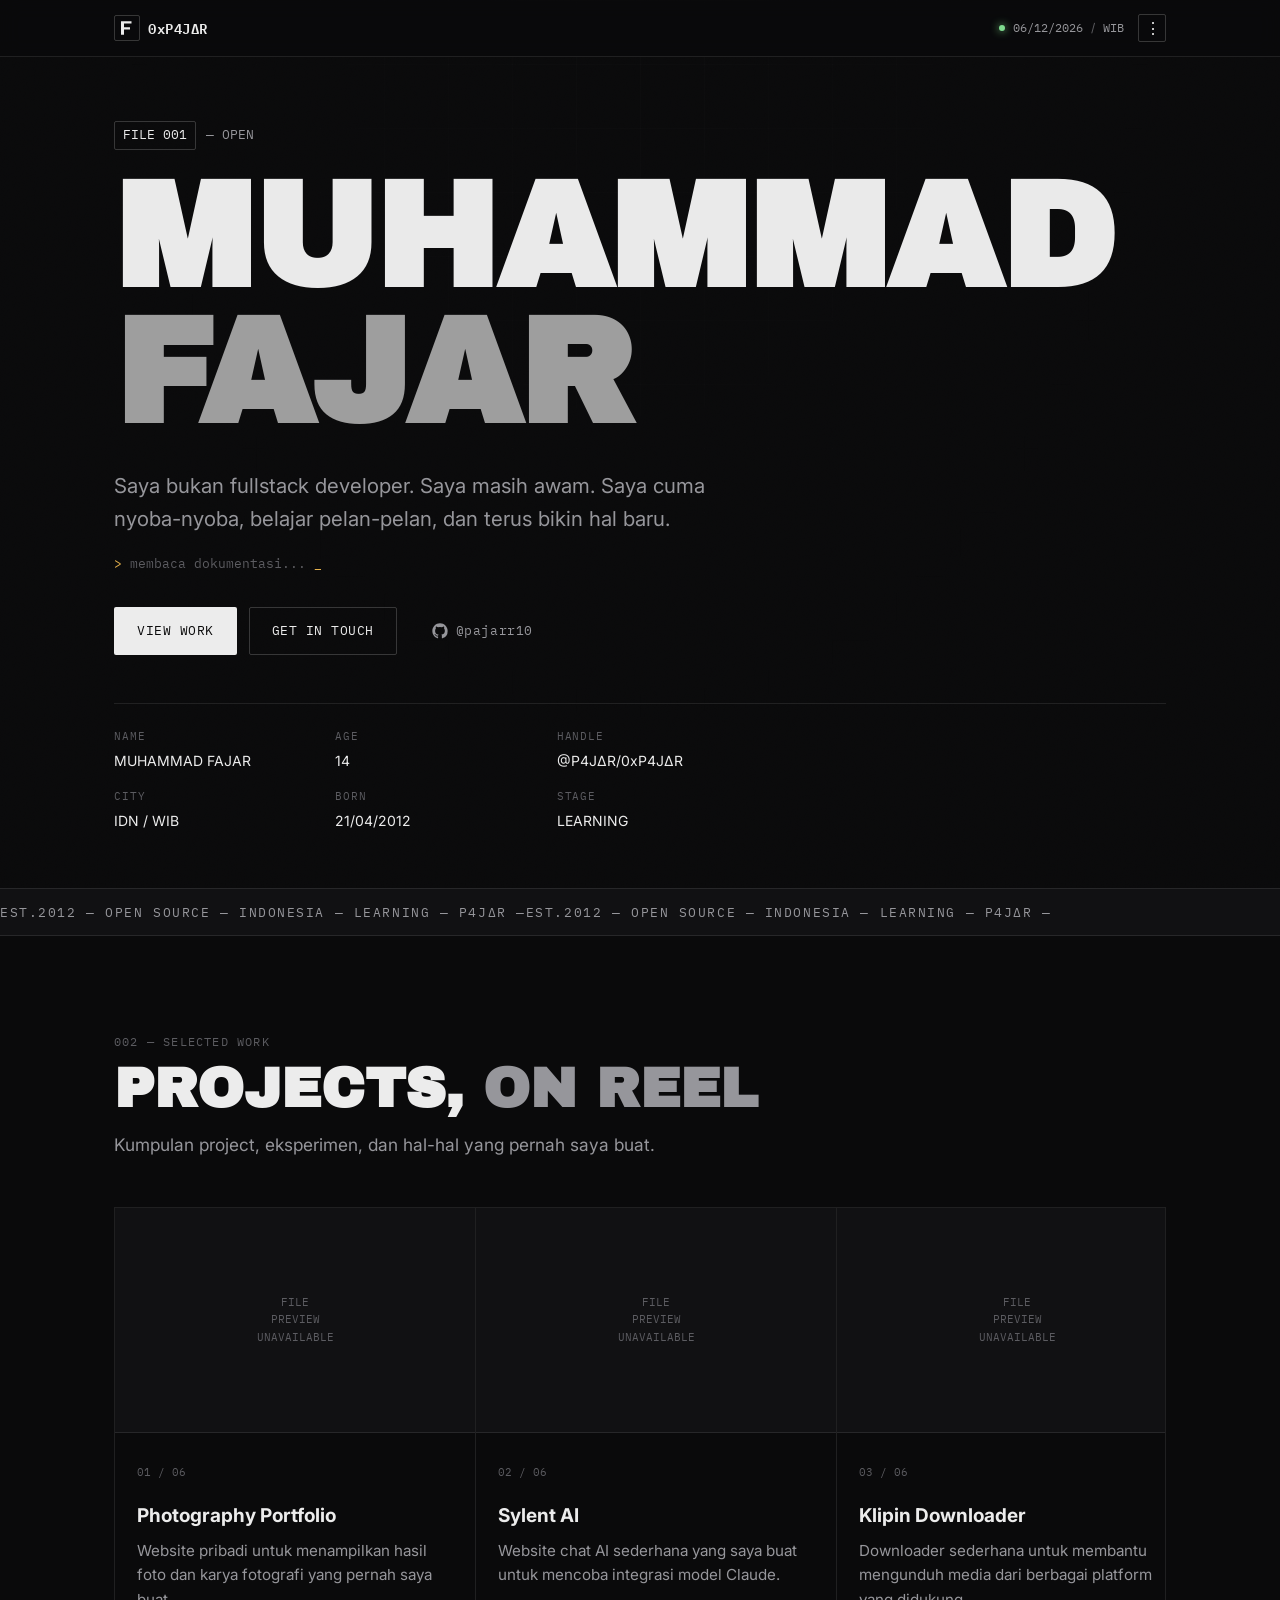
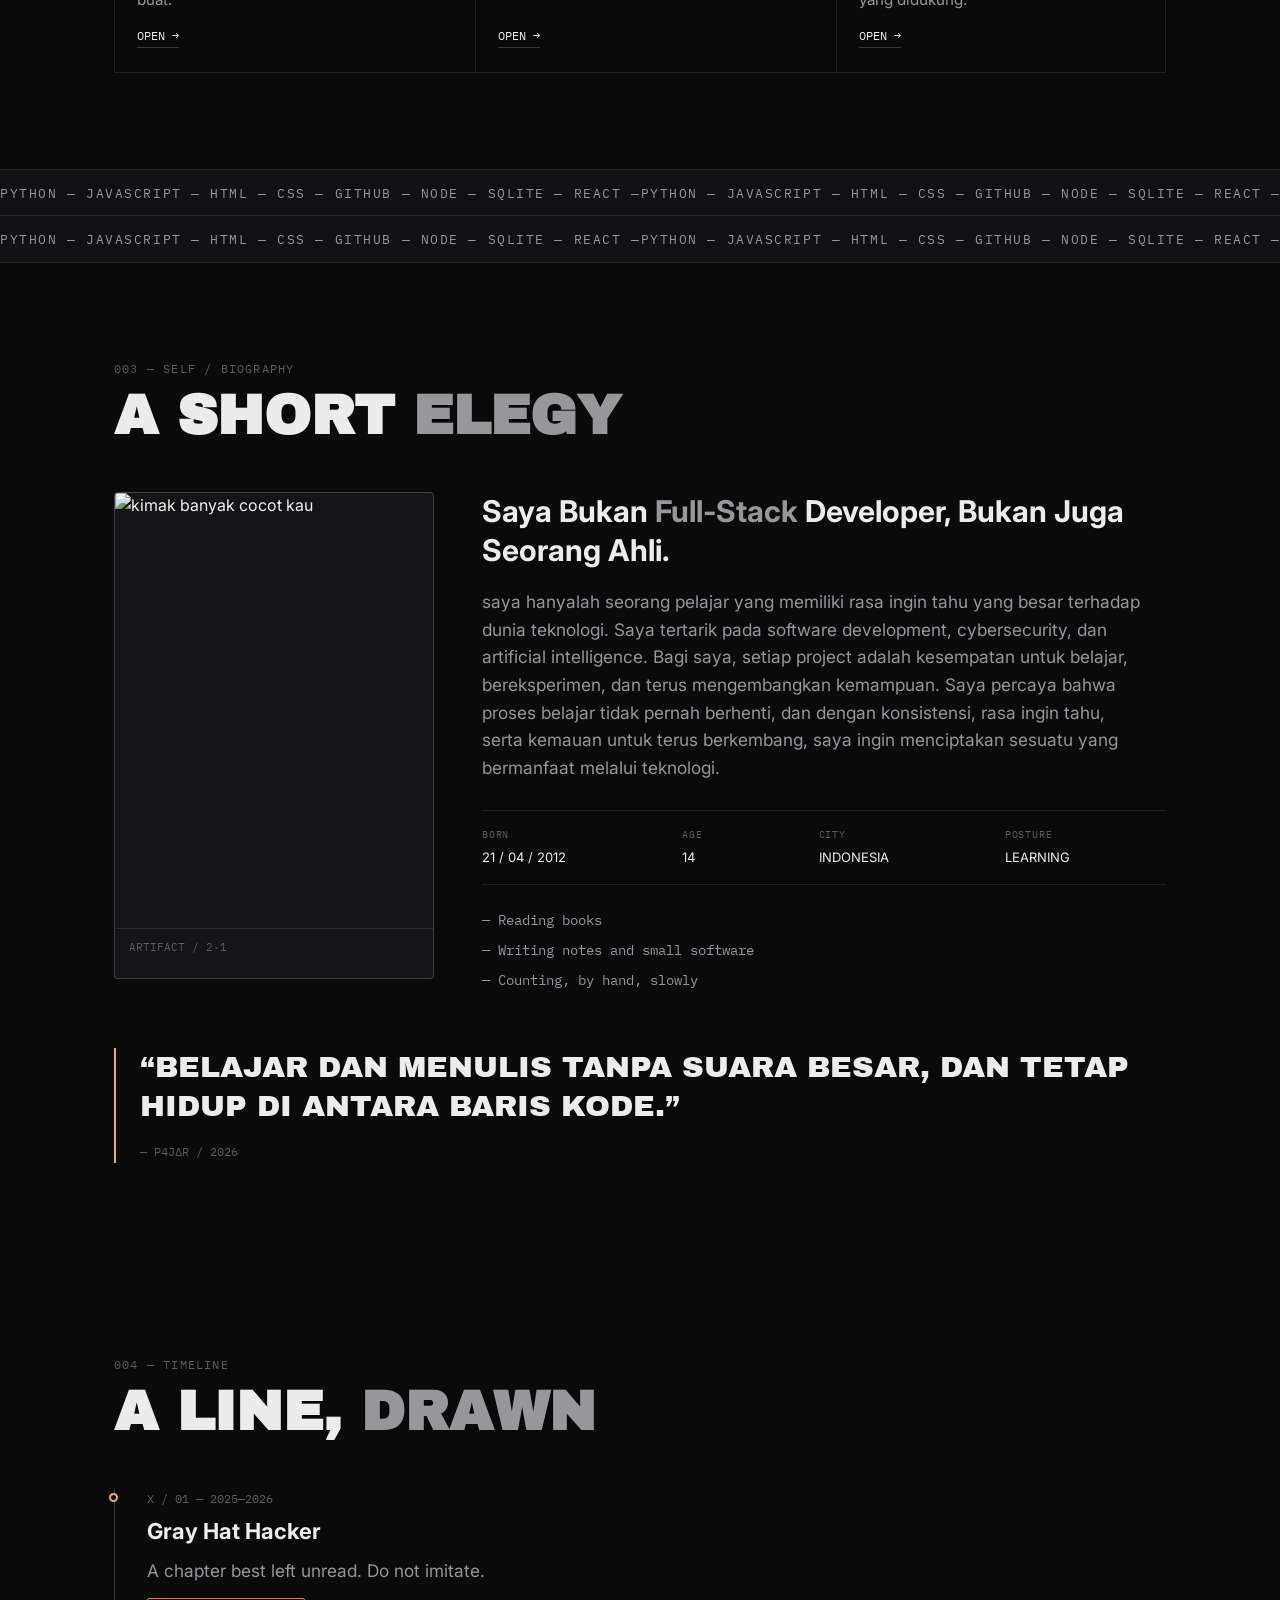
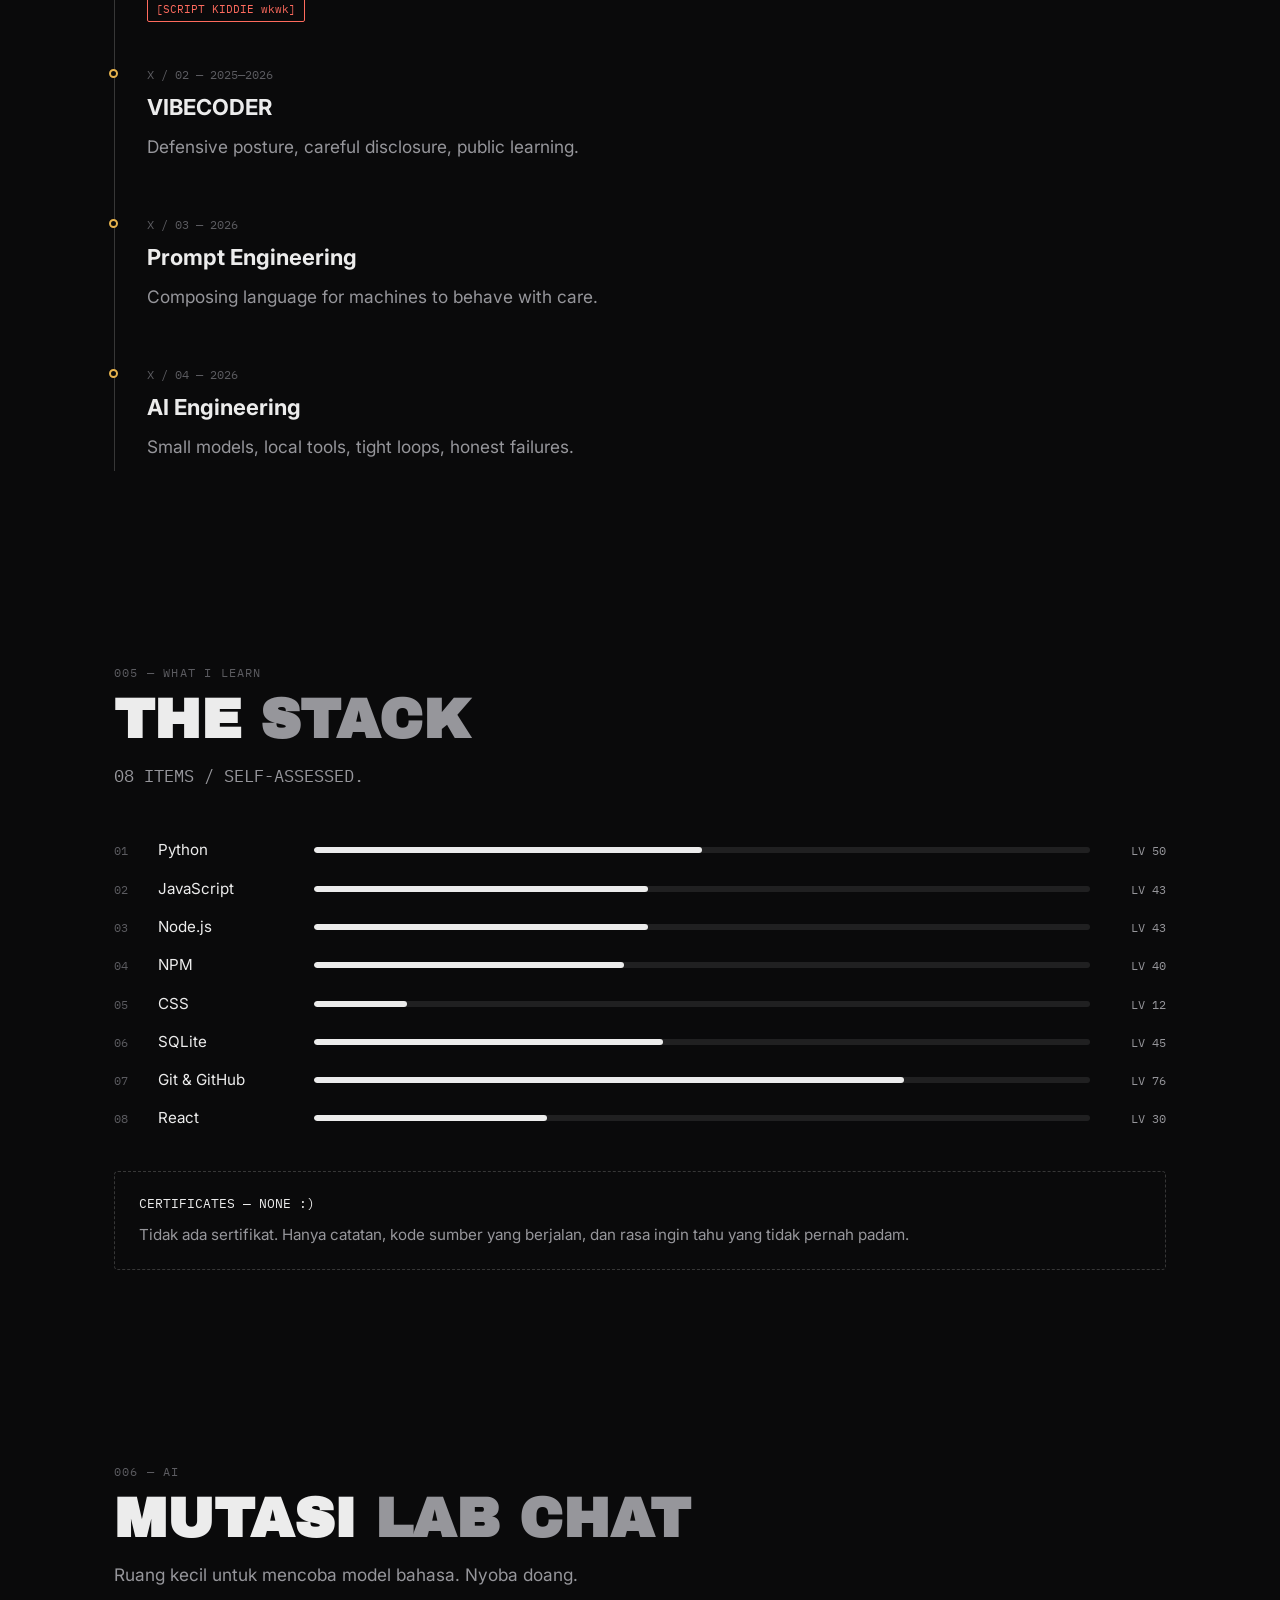
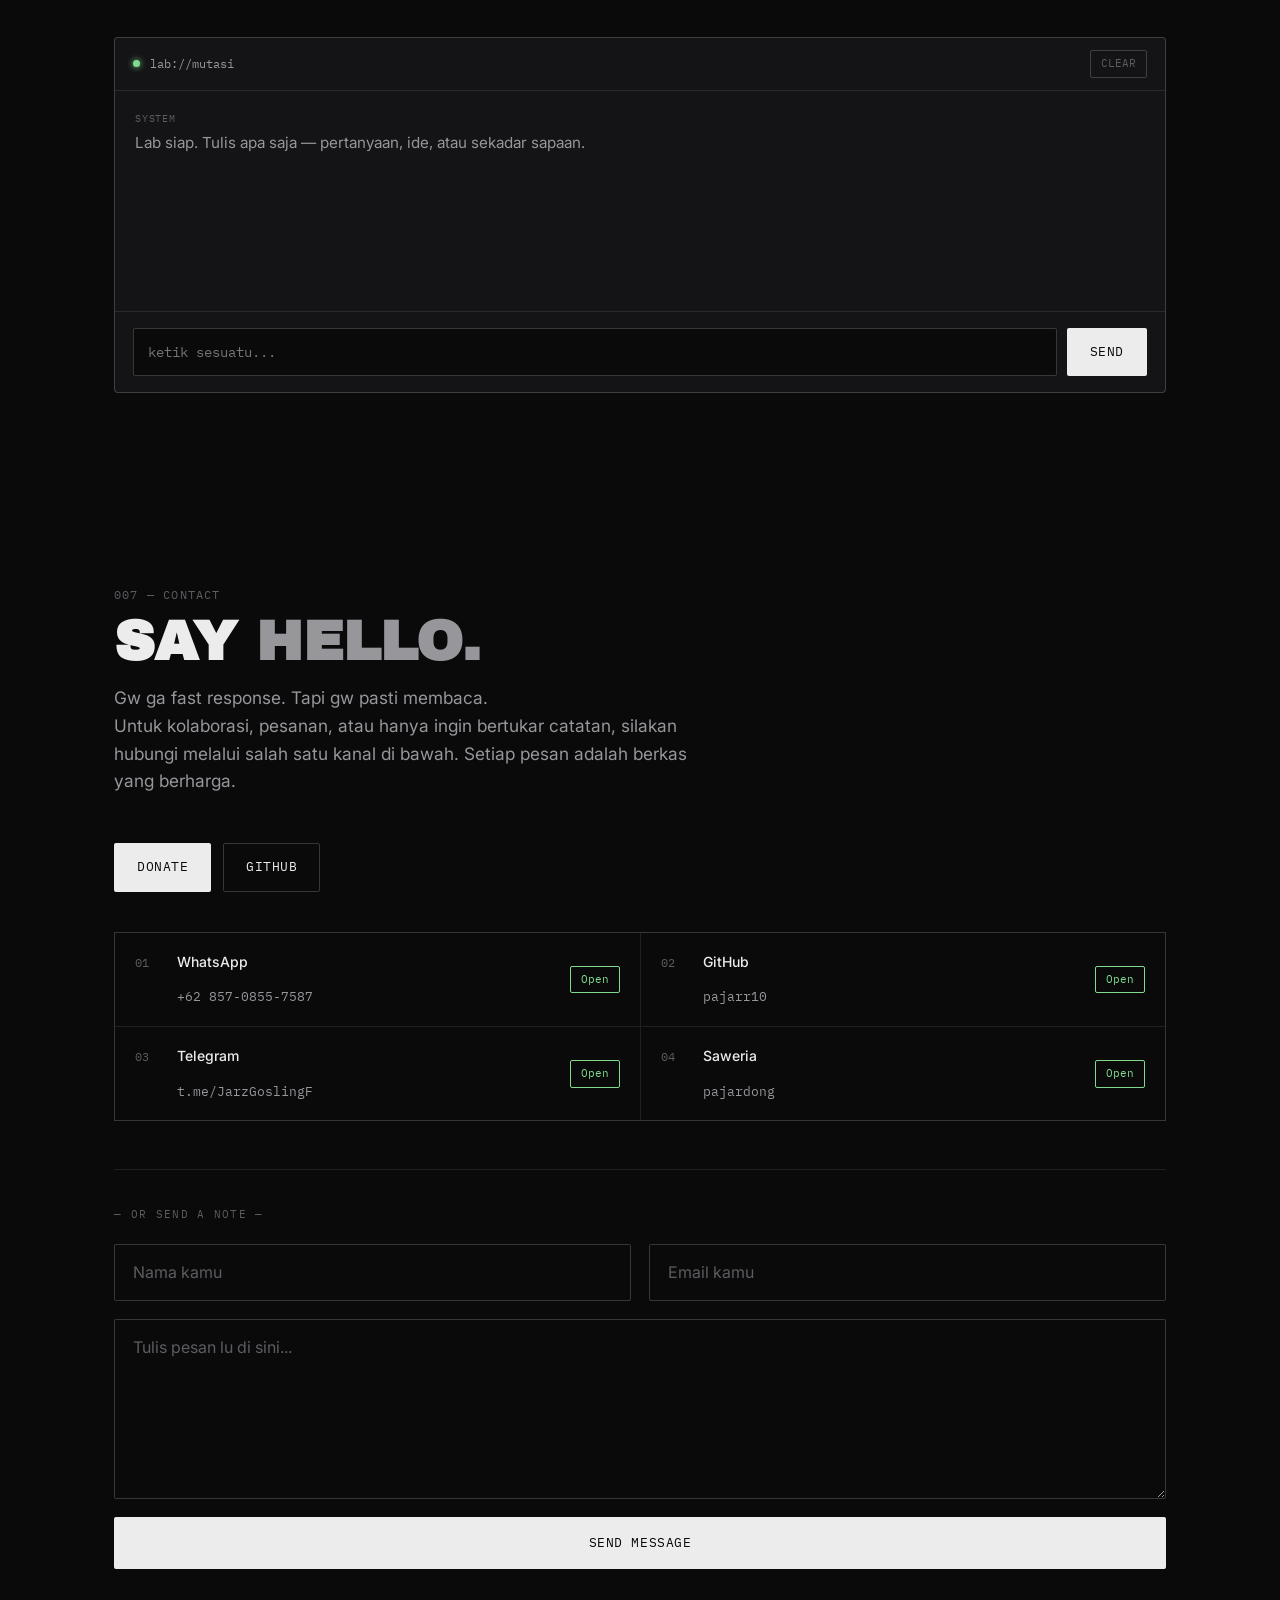
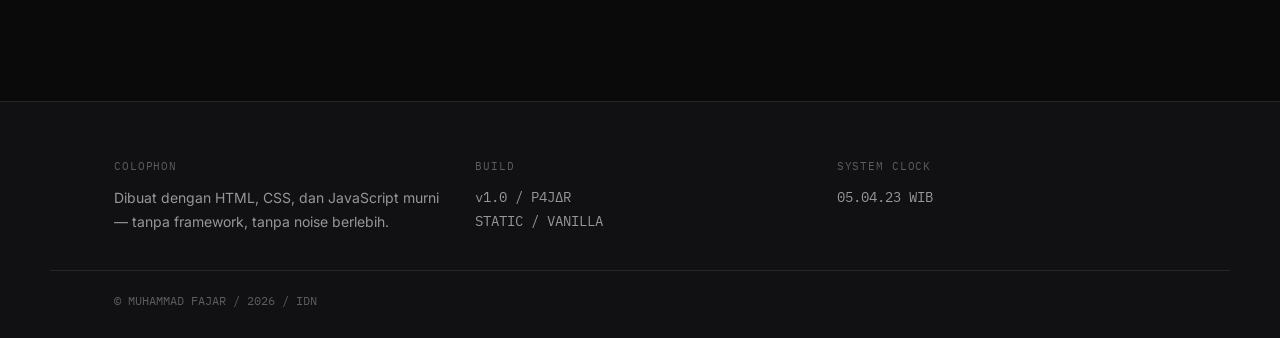
==== commit 7f996f8b: "Update index.html" ====
--- a/index.html
+++ b/index.html
@@ -58,13 +58,13 @@
 
 <header class="site-header">
   <div class="wrap header-row">
-    <a href="#top" class="brand" aria-label="P4J∆R — beranda">
+    <a href="#top" class="brand" aria-label="0xP4J∆R — beranda">
       <span class="brand-mark" aria-hidden="true">
         <svg viewBox="0 0 24 24" width="18" height="18" fill="none" xmlns="http://www.w3.org/2000/svg">
           <path d="M4 3H18V6H8V11H16V14H8V21H4V3Z" fill="currentColor"/>
         </svg>
       </span>
-      <span class="brand-name">P4J∆R</span>
+      <span class="brand-name">0xP4J∆R</span>
     </a>
     <div class="header-meta">
       <span class="dot" aria-hidden="true"></span>
